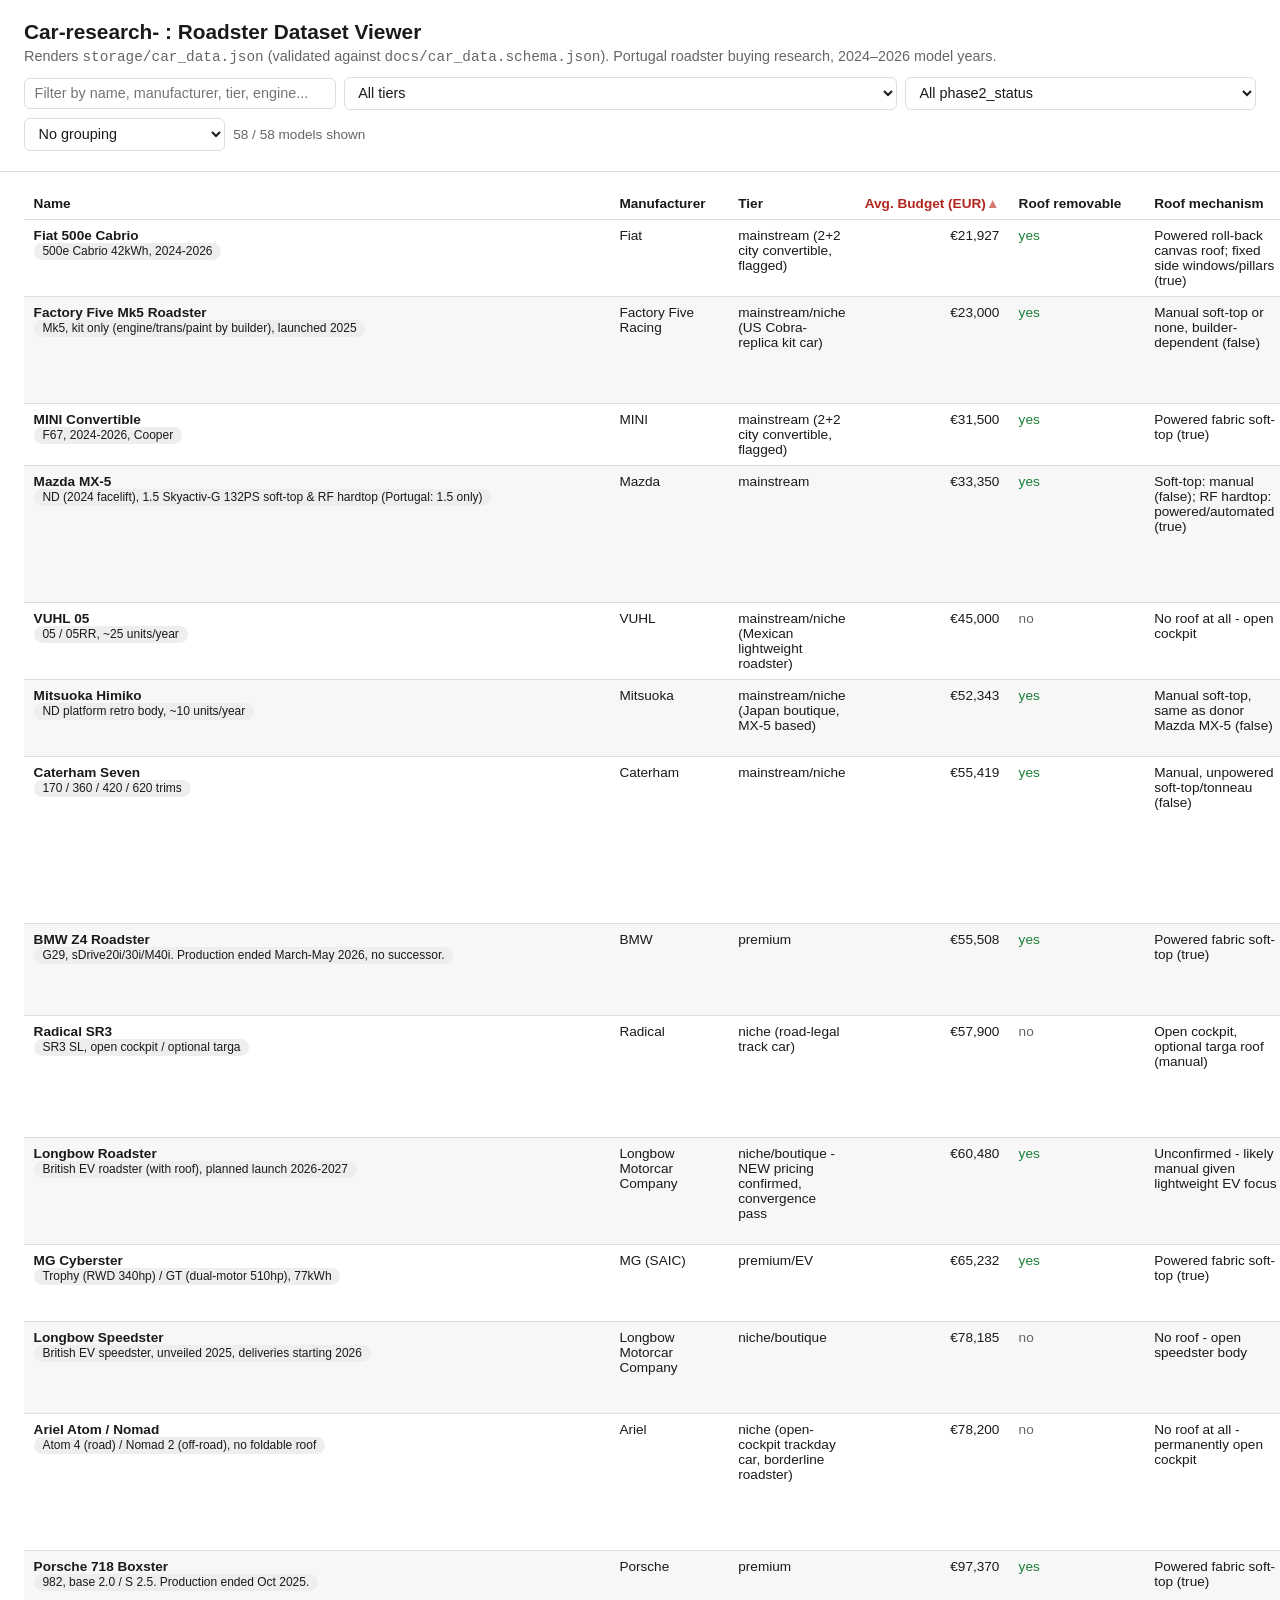
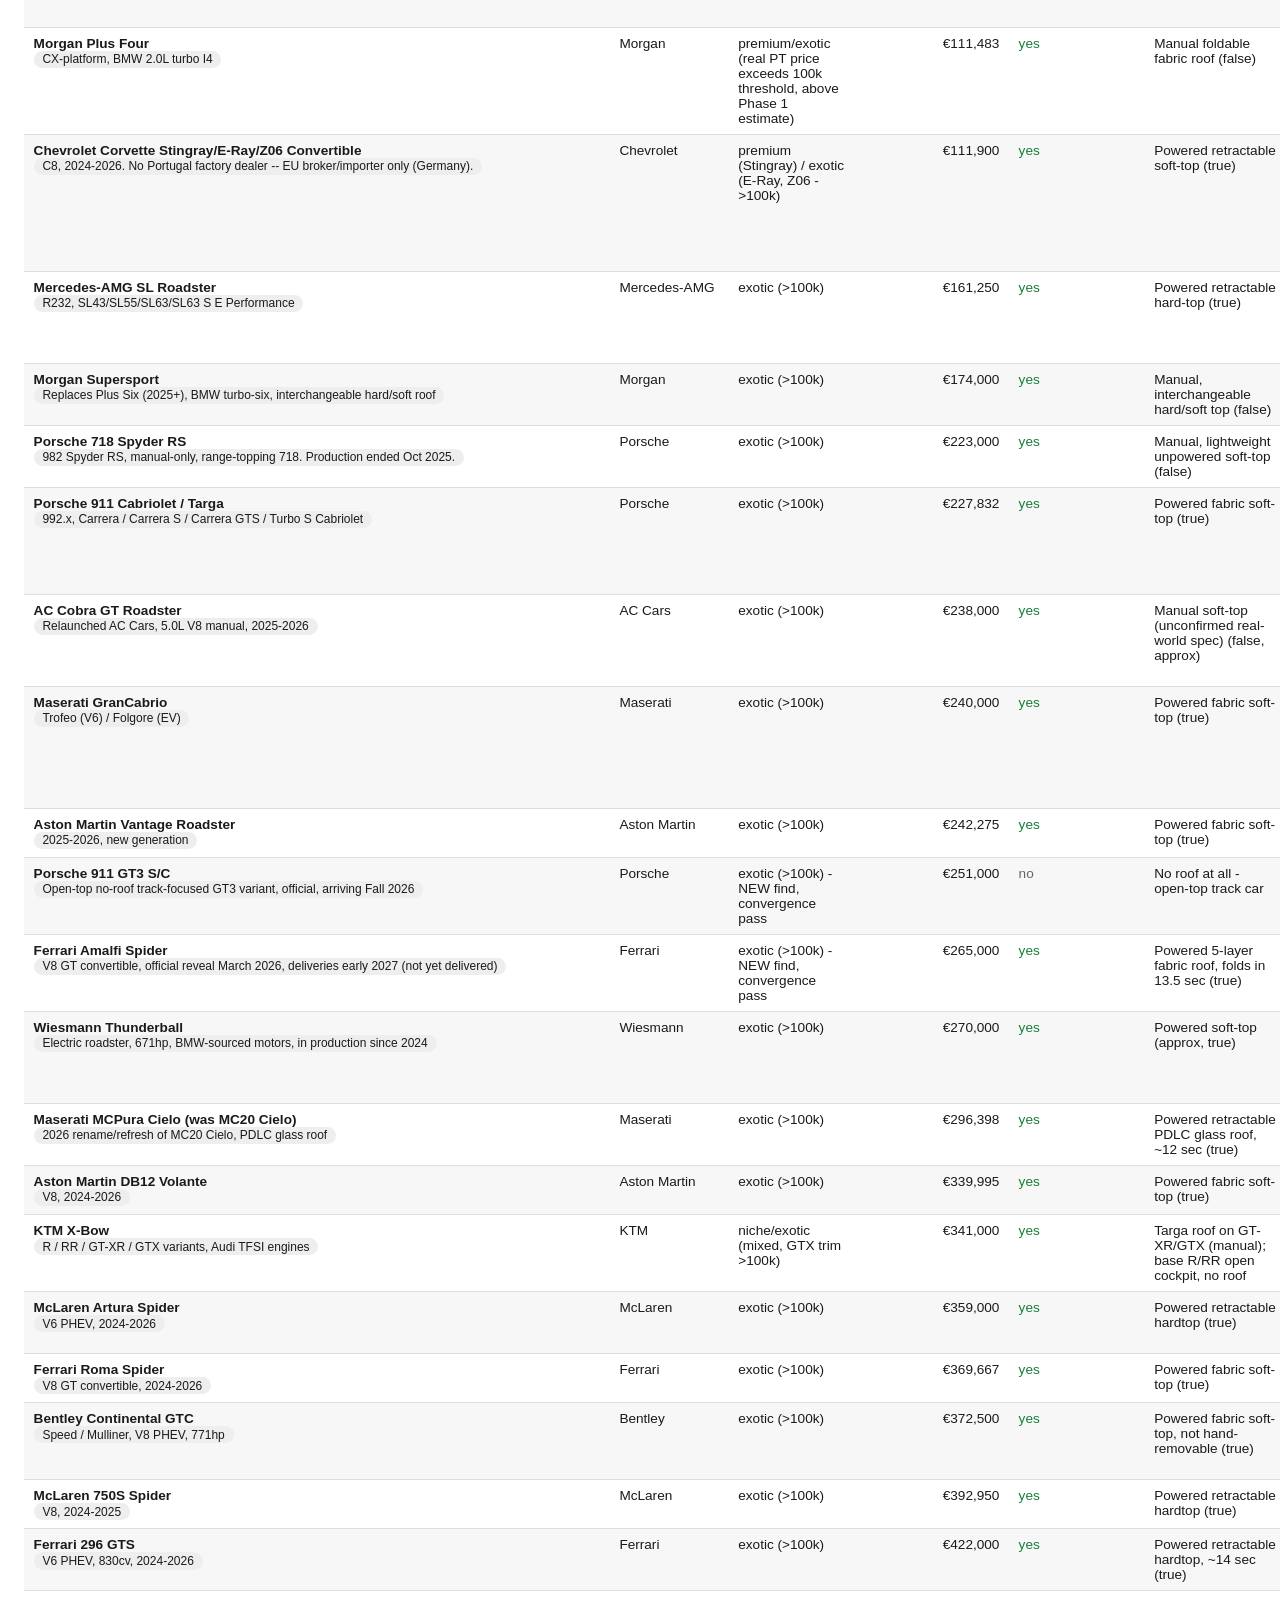
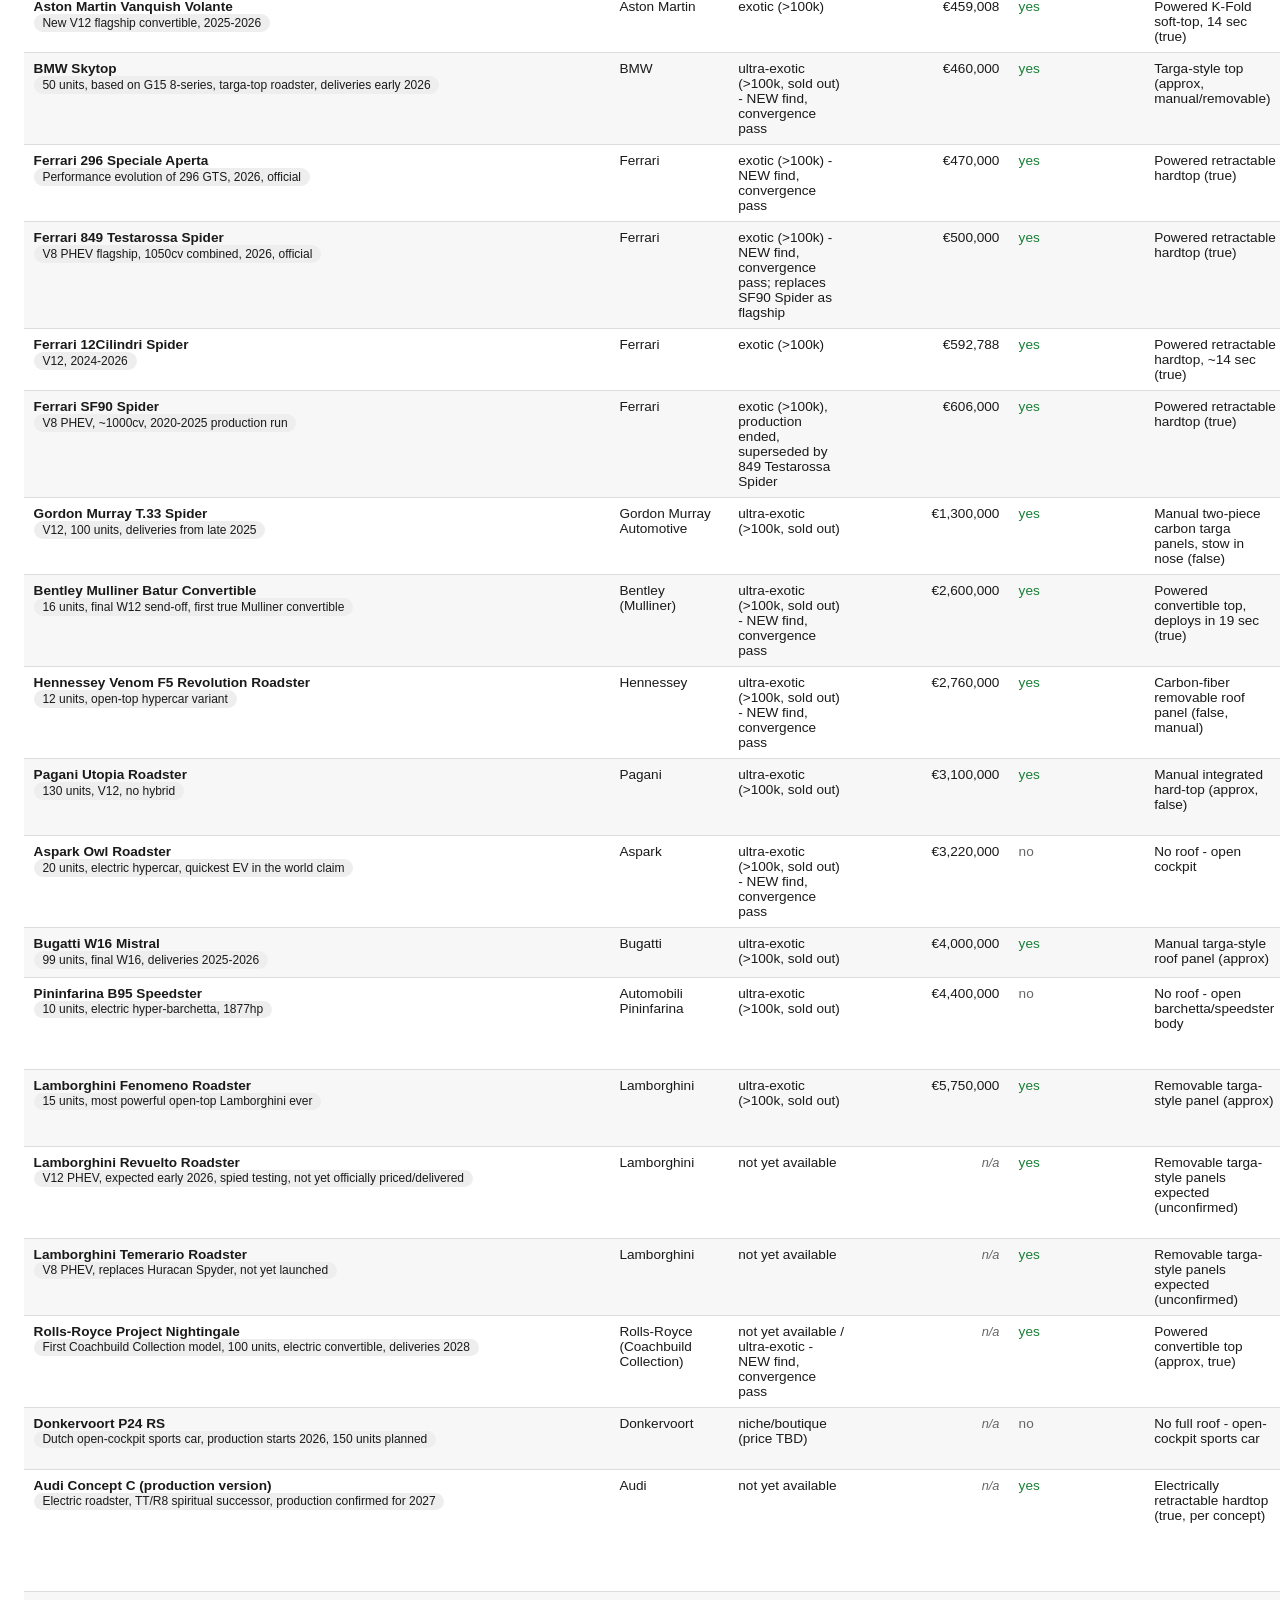
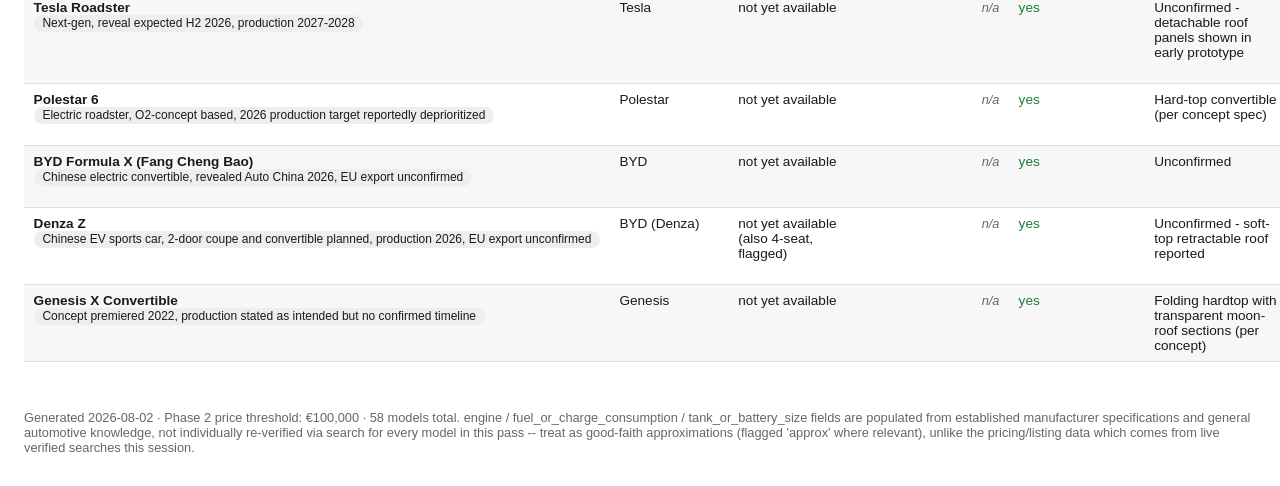
==== docs/index.html @ 71c1777f "Add grouping and sort-direction indicators to the dataset viewer - Group by: tier / manufacturer / p" ====
<!doctype html>
<html lang="en">
<head>
<meta charset="utf-8">
<meta name="viewport" content="width=device-width, initial-scale=1">
<title>Car-research- : Roadster Dataset Viewer</title>
<style>
  :root {
    color-scheme: light dark;
    --bg: #ffffff;
    --fg: #1a1a1a;
    --muted: #666;
    --border: #ddd;
    --row-alt: #f7f7f7;
    --accent: #b3261e;
    --chip-bg: #eee;
    --link: #0b57d0;
  }
  @media (prefers-color-scheme: dark) {
    :root {
      --bg: #15161a;
      --fg: #e8e8e8;
      --muted: #9a9a9a;
      --border: #333;
      --row-alt: #1c1d22;
      --accent: #ff6b60;
      --chip-bg: #2a2b31;
      --link: #8ab4ff;
    }
  }
  * { box-sizing: border-box; }
  body {
    margin: 0;
    font-family: -apple-system, BlinkMacSystemFont, "Segoe UI", Roboto, Helvetica, Arial, sans-serif;
    background: var(--bg);
    color: var(--fg);
  }
  header {
    padding: 1.25rem 1.5rem;
    border-bottom: 1px solid var(--border);
    position: sticky;
    top: 0;
    background: var(--bg);
    z-index: 5;
  }
  h1 { margin: 0 0 0.25rem; font-size: 1.3rem; }
  .subtitle { color: var(--muted); font-size: 0.9rem; margin: 0 0 0.75rem; }
  .controls {
    display: flex;
    flex-wrap: wrap;
    gap: 0.5rem;
    align-items: center;
  }
  input[type="search"], select {
    padding: 0.4rem 0.6rem;
    border: 1px solid var(--border);
    border-radius: 6px;
    background: var(--bg);
    color: var(--fg);
    font-size: 0.9rem;
  }
  input[type="search"] { flex: 1 1 240px; min-width: 180px; }
  .stat { font-size: 0.85rem; color: var(--muted); }
  main { padding: 1rem 1.5rem 2rem; overflow-x: auto; }
  table { border-collapse: collapse; width: 100%; min-width: 1100px; font-size: 0.85rem; }
  caption { display: none; }
  th, td {
    text-align: left;
    padding: 0.5rem 0.6rem;
    border-bottom: 1px solid var(--border);
    vertical-align: top;
  }
  th {
    position: sticky;
    top: 0;
    background: var(--bg);
    cursor: pointer;
    white-space: nowrap;
    user-select: none;
  }
  th:hover { color: var(--accent); }
  tbody tr:nth-child(even) { background: var(--row-alt); }
  .num { text-align: right; white-space: nowrap; }
  .chip {
    display: inline-block;
    background: var(--chip-bg);
    border-radius: 999px;
    padding: 0.1rem 0.55rem;
    font-size: 0.75rem;
    white-space: nowrap;
  }
  .bool-yes { color: #1a7f37; }
  .bool-no { color: var(--muted); }
  details summary { cursor: pointer; color: var(--link); font-size: 0.8rem; }
  .listing { display: block; margin: 0.15rem 0; font-size: 0.8rem; }
  .listing a { color: var(--link); }
  .empty-note { color: var(--muted); font-style: italic; font-size: 0.8rem; }
  footer { padding: 1rem 1.5rem 2rem; color: var(--muted); font-size: 0.8rem; }
  #status { padding: 2rem; color: var(--muted); }
  .sort-indicator { display: inline-block; width: 1em; opacity: 0.6; }
  th.sorted { color: var(--accent); }
  tr.group-header td {
    background: var(--chip-bg);
    font-weight: 600;
    cursor: pointer;
    padding: 0.4rem 0.6rem;
  }
  tr.group-header:hover td { color: var(--accent); }
  .group-caret { display: inline-block; width: 1em; transition: transform 0.1s ease; }
  .group-caret.collapsed { transform: rotate(-90deg); }
  .group-count { color: var(--muted); font-weight: 400; }
  tr.group-row.hidden-row { display: none; }
</style>
</head>
<body>
<header>
  <h1>Car-research- : Roadster Dataset Viewer</h1>
  <p class="subtitle">Renders <code>storage/car_data.json</code> (validated against <code>docs/car_data.schema.json</code>). Portugal roadster buying research, 2024&ndash;2026 model years.</p>
  <div class="controls">
    <input type="search" id="search" placeholder="Filter by name, manufacturer, tier, engine...">
    <select id="tierFilter"><option value="">All tiers</option></select>
    <select id="phase2Filter"><option value="">All phase2_status</option></select>
    <select id="groupBy">
      <option value="">No grouping</option>
      <option value="tier">Group by tier</option>
      <option value="manufacturer">Group by manufacturer</option>
      <option value="phase2_status">Group by phase 2 status</option>
      <option value="roof_removable">Group by roof removable</option>
    </select>
    <span class="stat" id="count"></span>
  </div>
</header>
<main>
  <div id="status">Loading storage/car_data.json&hellip;</div>
  <table id="carTable" hidden>
    <thead>
      <tr>
        <th data-key="name">Name<span class="sort-indicator"></span></th>
        <th data-key="manufacturer">Manufacturer<span class="sort-indicator"></span></th>
        <th data-key="tier">Tier<span class="sort-indicator"></span></th>
        <th data-key="average_budget_eur" class="num">Avg. Budget (EUR)<span class="sort-indicator"></span></th>
        <th data-key="roof_removable">Roof removable<span class="sort-indicator"></span></th>
        <th data-key="roof_automated_process">Roof mechanism<span class="sort-indicator"></span></th>
        <th data-key="engine">Engine<span class="sort-indicator"></span></th>
        <th data-key="fuel_or_charge_consumption">Consumption<span class="sort-indicator"></span></th>
        <th data-key="tank_or_battery_size">Tank / battery<span class="sort-indicator"></span></th>
        <th data-key="doors" class="num">Doors<span class="sort-indicator"></span></th>
        <th data-key="phase2_status">Phase 2 status<span class="sort-indicator"></span></th>
        <th>Selling items</th>
      </tr>
    </thead>
    <tbody id="carRows"></tbody>
  </table>
</main>
<footer id="meta"></footer>

<script>
(function () {
  var state = { cars: [], sortKey: 'average_budget_eur', sortDir: 1, groupBy: '', collapsedGroups: new Set() };

  function fmtBudget(v) {
    if (v === null || v === undefined) return '<span class="empty-note">n/a</span>';
    return '&euro;' + Number(v).toLocaleString('en-US');
  }

  function fmtBool(v) {
    return v
      ? '<span class="bool-yes">yes</span>'
      : '<span class="bool-no">no</span>';
  }

  function esc(s) {
    return String(s == null ? '' : s).replace(/[&<>"']/g, function (c) {
      return { '&': '&amp;', '<': '&lt;', '>': '&gt;', '"': '&quot;', "'": '&#39;' }[c];
    });
  }

  function renderSellingItems(items) {
    if (!items || !items.length) return '<span class="empty-note">none</span>';
    return '<details><summary>' + items.length + ' listing' + (items.length > 1 ? 's' : '') + '</summary>' +
      items.map(function (it) {
        var link = esc(it.link);
        var isUrl = /^https?:\/\//.test(link);
        var linkHtml = isUrl ? '<a href="' + link + '" target="_blank" rel="noopener">source</a>' : esc(it.link);
        return '<span class="listing">' + esc(it.budget) + ' &mdash; ' + esc(it.location) + ' (' + linkHtml + ')</span>';
      }).join('') + '</details>';
  }

  function populateFilters(cars) {
    var tierSel = document.getElementById('tierFilter');
    var phaseSel = document.getElementById('phase2Filter');
    var tiers = Array.from(new Set(cars.map(function (c) { return c.tier; }))).sort();
    var phases = Array.from(new Set(cars.map(function (c) { return c.phase2_status; }))).sort();
    tiers.forEach(function (t) {
      var o = document.createElement('option');
      o.value = t; o.textContent = t;
      tierSel.appendChild(o);
    });
    phases.forEach(function (p) {
      var o = document.createElement('option');
      o.value = p; o.textContent = p;
      phaseSel.appendChild(o);
    });
  }

  function currentFilters() {
    return {
      q: document.getElementById('search').value.trim().toLowerCase(),
      tier: document.getElementById('tierFilter').value,
      phase2: document.getElementById('phase2Filter').value
    };
  }

  // The raw `tier` field mixes a coarse category with free-text research notes
  // (e.g. "exotic (>100k) - NEW find, convergence pass"), so grouping on it
  // verbatim produces ~25 near-duplicate buckets. Bucket to a small canonical
  // set for grouping purposes only; the Tier column itself still shows the
  // full original text.
  function normalizeTier(tier) {
    var t = (tier || '').toLowerCase();
    if (t.indexOf('not yet available') === 0) return 'not yet available';
    if (t.indexOf('ultra-exotic') === 0) return 'ultra-exotic (>100k)';
    if (t.indexOf('niche/exotic') === 0 || t.indexOf('premium/exotic') === 0 || t.indexOf('exotic') === 0) return 'exotic (>100k)';
    if (t.indexOf('premium') === 0) return 'premium';
    if (t.indexOf('niche') === 0 || t.indexOf('mainstream/niche') === 0) return 'niche/boutique';
    if (t.indexOf('mainstream') === 0) return 'mainstream';
    return tier;
  }

  function groupLabel(c, key) {
    if (key === 'roof_removable') return c.roof_removable ? 'Roof removable: yes' : 'Roof removable: no';
    if (key === 'tier') return normalizeTier(c.tier);
    var v = c[key];
    return (v === null || v === undefined || v === '') ? '(unknown)' : String(v);
  }

  function groupRows(rows) {
    var key = state.groupBy;
    if (!key) return [{ label: null, key: null, rows: rows }];
    var order = [];
    var buckets = {};
    rows.forEach(function (c) {
      var label = groupLabel(c, key);
      if (!buckets[label]) { buckets[label] = []; order.push(label); }
      buckets[label].push(c);
    });
    order.sort();
    return order.map(function (label) { return { label: label, key: label, rows: buckets[label] }; });
  }

  function filteredSortedCars() {
    var f = currentFilters();
    var rows = state.cars.filter(function (c) {
      if (f.tier && c.tier !== f.tier) return false;
      if (f.phase2 && c.phase2_status !== f.phase2) return false;
      if (f.q) {
        var hay = [c.name, c.manufacturer, c.tier, c.engine, c.model_variant].join(' ').toLowerCase();
        if (hay.indexOf(f.q) === -1) return false;
      }
      return true;
    });
    var key = state.sortKey, dir = state.sortDir;
    rows.sort(function (a, b) {
      var av = a[key], bv = b[key];
      if (av === null || av === undefined) av = dir === 1 ? Infinity : -Infinity;
      if (bv === null || bv === undefined) bv = dir === 1 ? Infinity : -Infinity;
      if (typeof av === 'string') av = av.toLowerCase();
      if (typeof bv === 'string') bv = bv.toLowerCase();
      if (av < bv) return -1 * dir;
      if (av > bv) return 1 * dir;
      return 0;
    });
    return rows;
  }

  function carRowHtml(c, groupKey) {
    var hidden = groupKey !== null && state.collapsedGroups.has(groupKey);
    return '<tr class="group-row' + (hidden ? ' hidden-row' : '') + '"' +
      (groupKey !== null ? ' data-group="' + esc(groupKey) + '"' : '') + '>' +
      '<td><strong>' + esc(c.name) + '</strong><br><span class="chip">' + esc(c.model_variant) + '</span></td>' +
      '<td>' + esc(c.manufacturer) + '</td>' +
      '<td>' + esc(c.tier) + '</td>' +
      '<td class="num">' + fmtBudget(c.average_budget_eur) + '</td>' +
      '<td>' + fmtBool(c.roof_removable) + '</td>' +
      '<td>' + esc(c.roof_automated_process) + '</td>' +
      '<td>' + esc(c.engine) + '</td>' +
      '<td>' + esc(c.fuel_or_charge_consumption) + '</td>' +
      '<td>' + esc(c.tank_or_battery_size) + '</td>' +
      '<td class="num">' + esc(c.doors) + '</td>' +
      '<td><span class="chip">' + esc(c.phase2_status) + '</span></td>' +
      '<td>' + renderSellingItems(c.selling_items) + '</td>' +
      '</tr>';
  }

  function groupHeaderHtml(group) {
    var collapsed = state.collapsedGroups.has(group.key);
    return '<tr class="group-header" data-toggle-group="' + esc(group.key) + '">' +
      '<td colspan="12">' +
      '<span class="group-caret' + (collapsed ? ' collapsed' : '') + '">&#9662;</span> ' +
      esc(group.label) + ' <span class="group-count">(' + group.rows.length + ')</span>' +
      '</td></tr>';
  }

  function render() {
    var rows = filteredSortedCars();
    var groups = groupRows(rows);
    var tbody = document.getElementById('carRows');
    tbody.innerHTML = groups.map(function (g) {
      var rowsHtml = g.rows.map(function (c) { return carRowHtml(c, g.key); }).join('');
      return g.label === null ? rowsHtml : groupHeaderHtml(g) + rowsHtml;
    }).join('');
    document.getElementById('count').textContent = rows.length + ' / ' + state.cars.length + ' models shown' +
      (state.groupBy ? ' in ' + groups.length + ' group' + (groups.length === 1 ? '' : 's') : '');
    updateSortIndicators();
  }

  function updateSortIndicators() {
    document.querySelectorAll('#carTable th[data-key]').forEach(function (th) {
      var key = th.getAttribute('data-key');
      var indicator = th.querySelector('.sort-indicator');
      var active = key === state.sortKey;
      th.classList.toggle('sorted', active);
      if (indicator) indicator.textContent = active ? (state.sortDir === 1 ? '▲' : '▼') : '';
    });
  }

  function wireSorting() {
    document.querySelectorAll('#carTable th[data-key]').forEach(function (th) {
      th.addEventListener('click', function () {
        var key = th.getAttribute('data-key');
        if (state.sortKey === key) { state.sortDir *= -1; } else { state.sortKey = key; state.sortDir = 1; }
        render();
      });
    });
  }

  function wireGrouping() {
    document.getElementById('groupBy').addEventListener('change', function (e) {
      state.groupBy = e.target.value;
      state.collapsedGroups.clear();
      render();
    });
    document.getElementById('carRows').addEventListener('click', function (e) {
      var headerRow = e.target.closest('tr.group-header');
      if (!headerRow) return;
      var key = headerRow.getAttribute('data-toggle-group');
      if (state.collapsedGroups.has(key)) { state.collapsedGroups.delete(key); } else { state.collapsedGroups.add(key); }
      render();
    });
  }

  function wireFilters() {
    document.getElementById('search').addEventListener('input', render);
    document.getElementById('tierFilter').addEventListener('change', render);
    document.getElementById('phase2Filter').addEventListener('change', render);
  }

  function showError(msg) {
    var el = document.getElementById('status');
    el.hidden = false;
    el.innerHTML = '<strong>Could not load data.</strong> ' + esc(msg) +
      '<br><br>If you opened this file directly (file://), browsers block fetch() of local files. ' +
      'Serve the repo root with a local server instead, e.g.:<br>' +
      '<code>cd Car-research- &amp;&amp; python3 -m http.server 8000</code><br>' +
      'then open <code>http://localhost:8000/docs/</code>.';
  }

  fetch('../storage/car_data.json')
    .then(function (r) {
      if (!r.ok) throw new Error('HTTP ' + r.status);
      return r.json();
    })
    .then(function (data) {
      state.cars = data.cars || [];
      document.getElementById('status').hidden = true;
      document.getElementById('carTable').hidden = false;
      var m = data.metadata || {};
      document.getElementById('meta').textContent =
        'Generated ' + (m.generated || '?') + ' · Phase 2 price threshold: €' +
        (m.phase2_price_threshold_eur || '?').toLocaleString('en-US') +
        ' · ' + state.cars.length + ' models total. ' + (m.specs_disclaimer || '');
      populateFilters(state.cars);
      wireSorting();
      wireGrouping();
      wireFilters();
      render();
    })
    .catch(function (err) { showError(err.message); });
})();
</script>
</body>
</html>
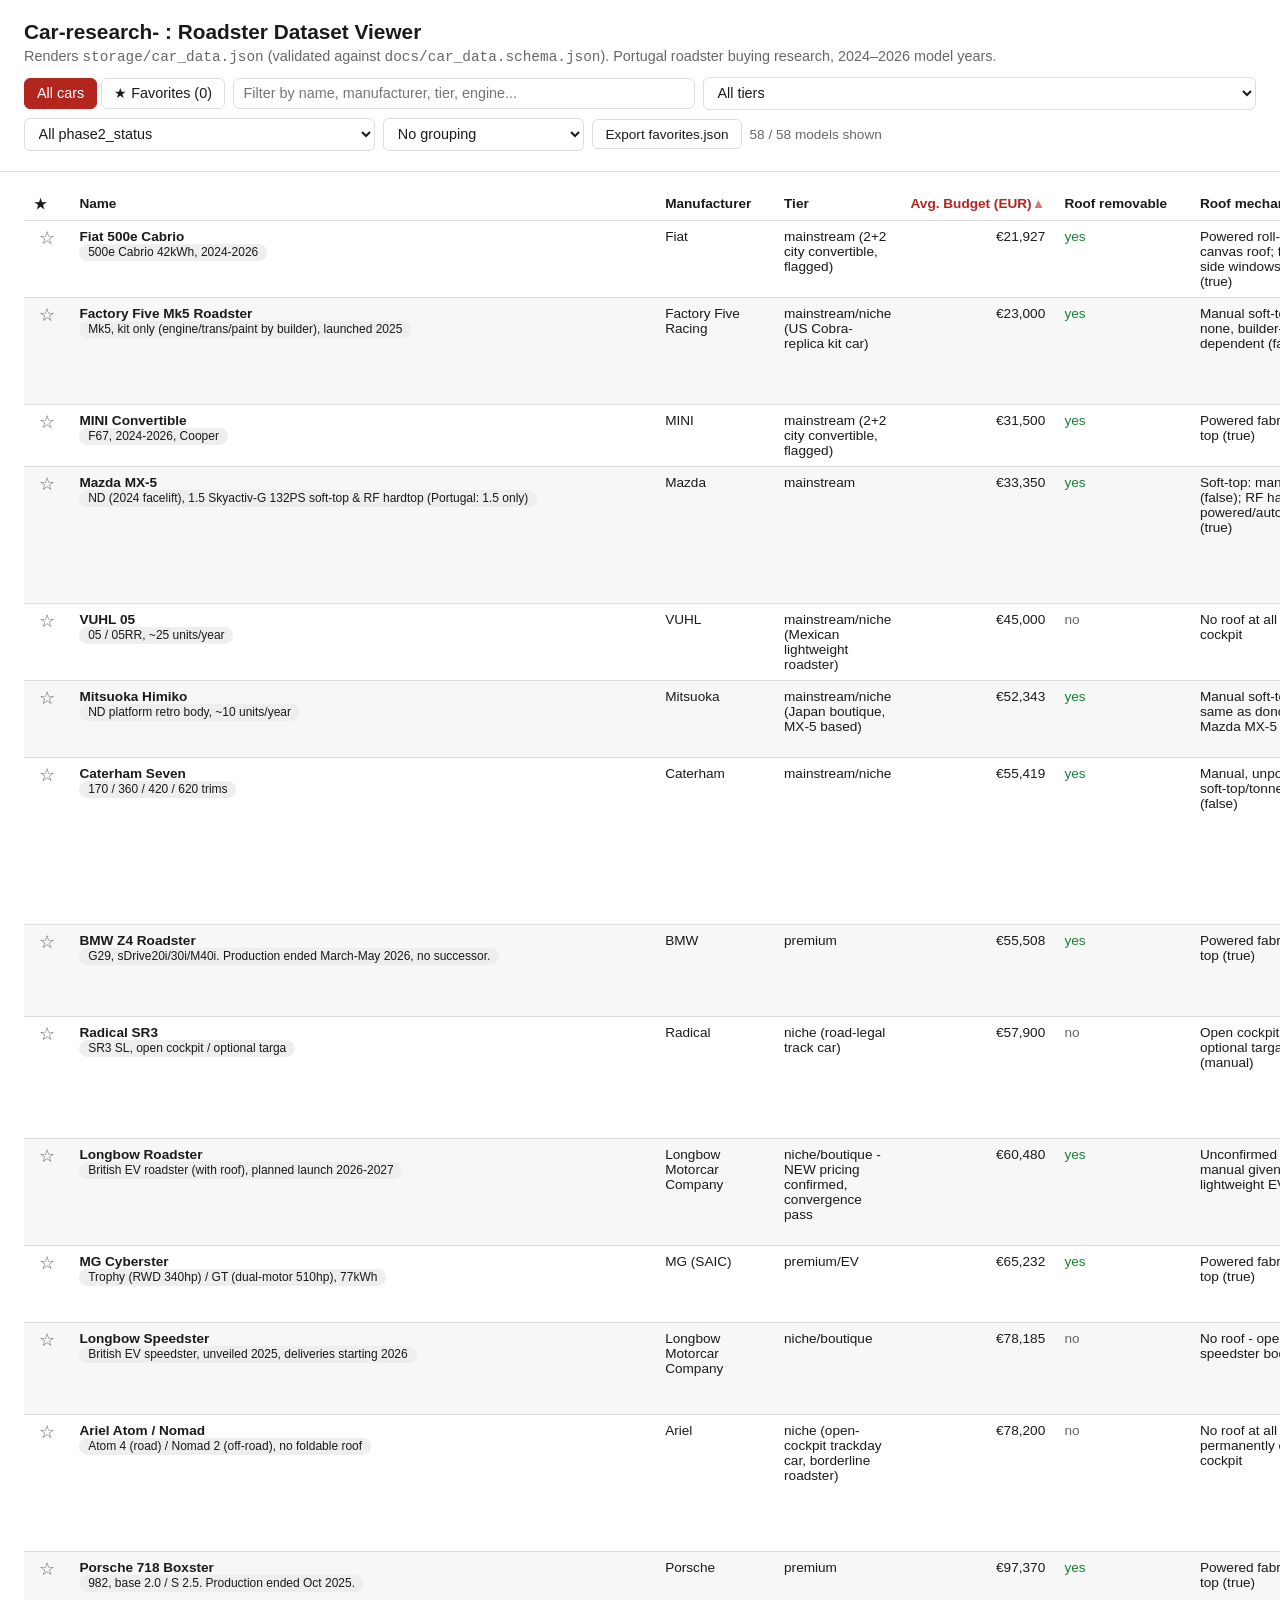
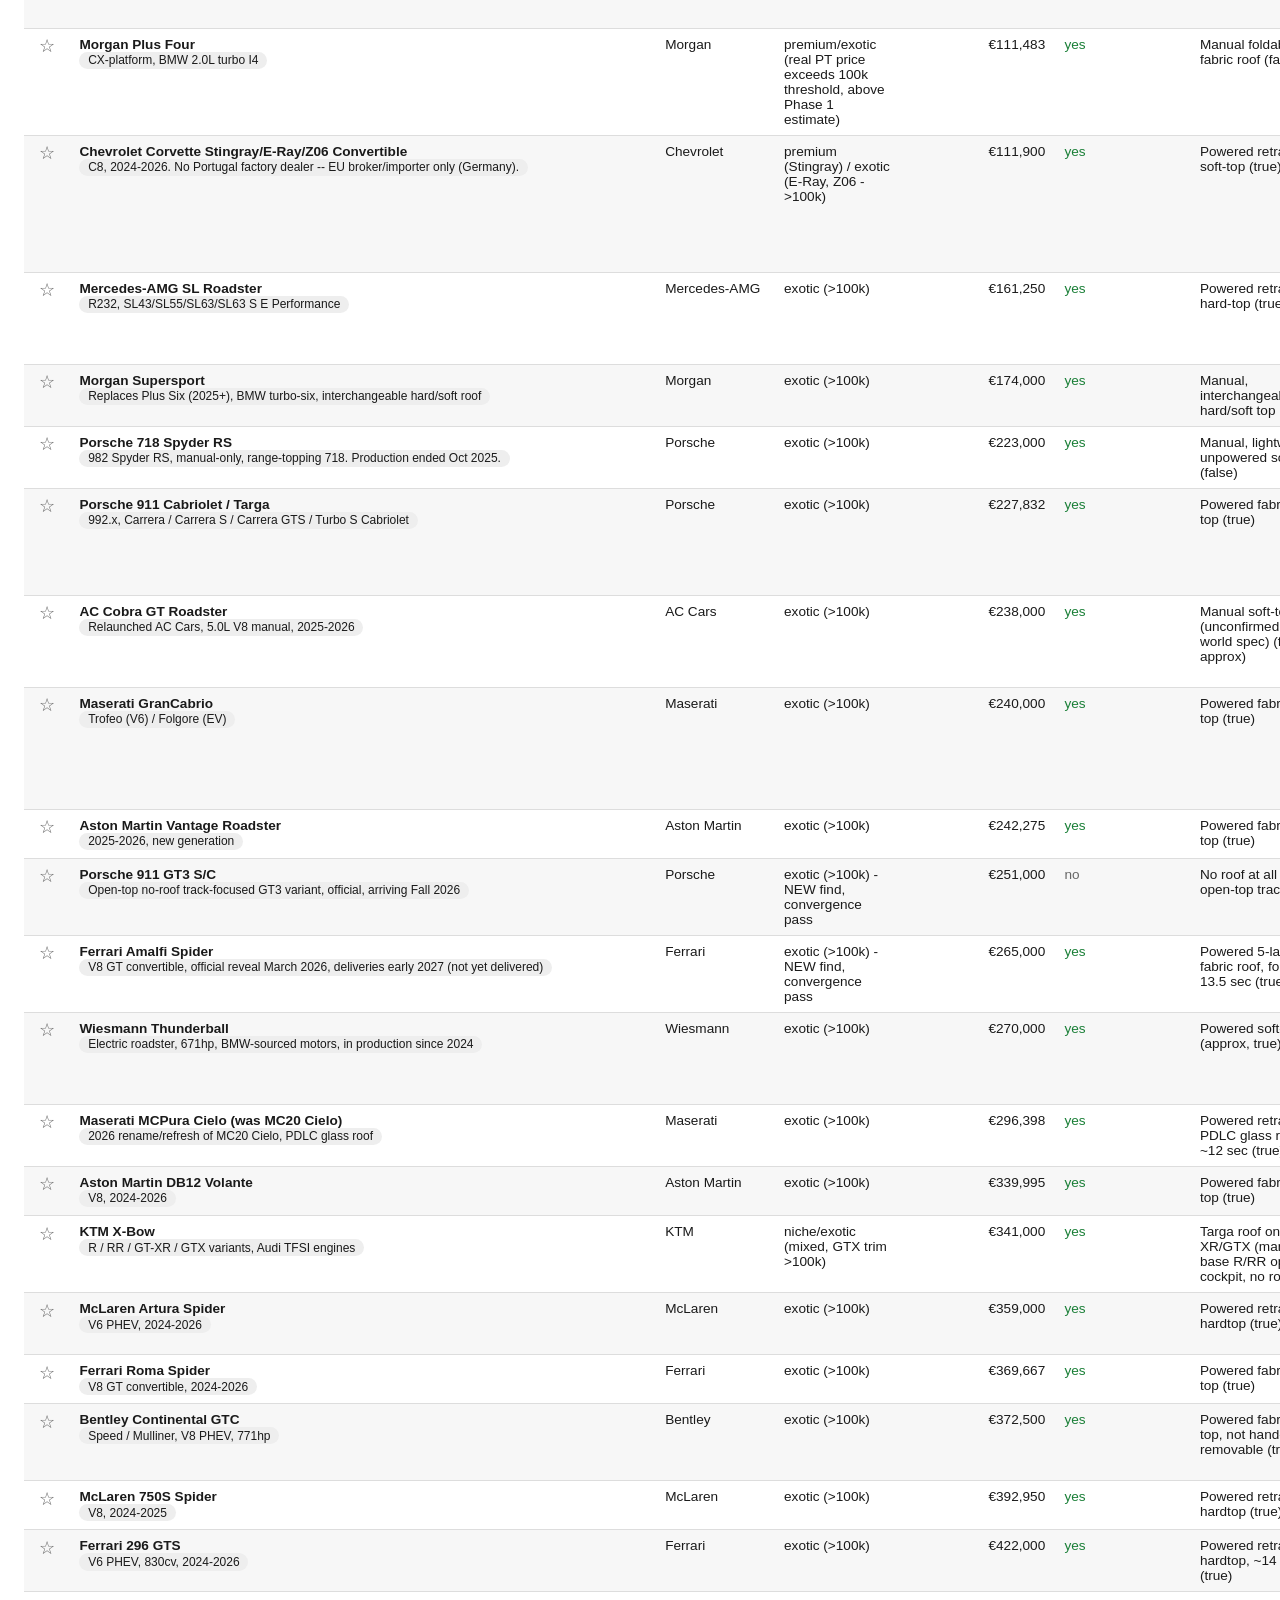
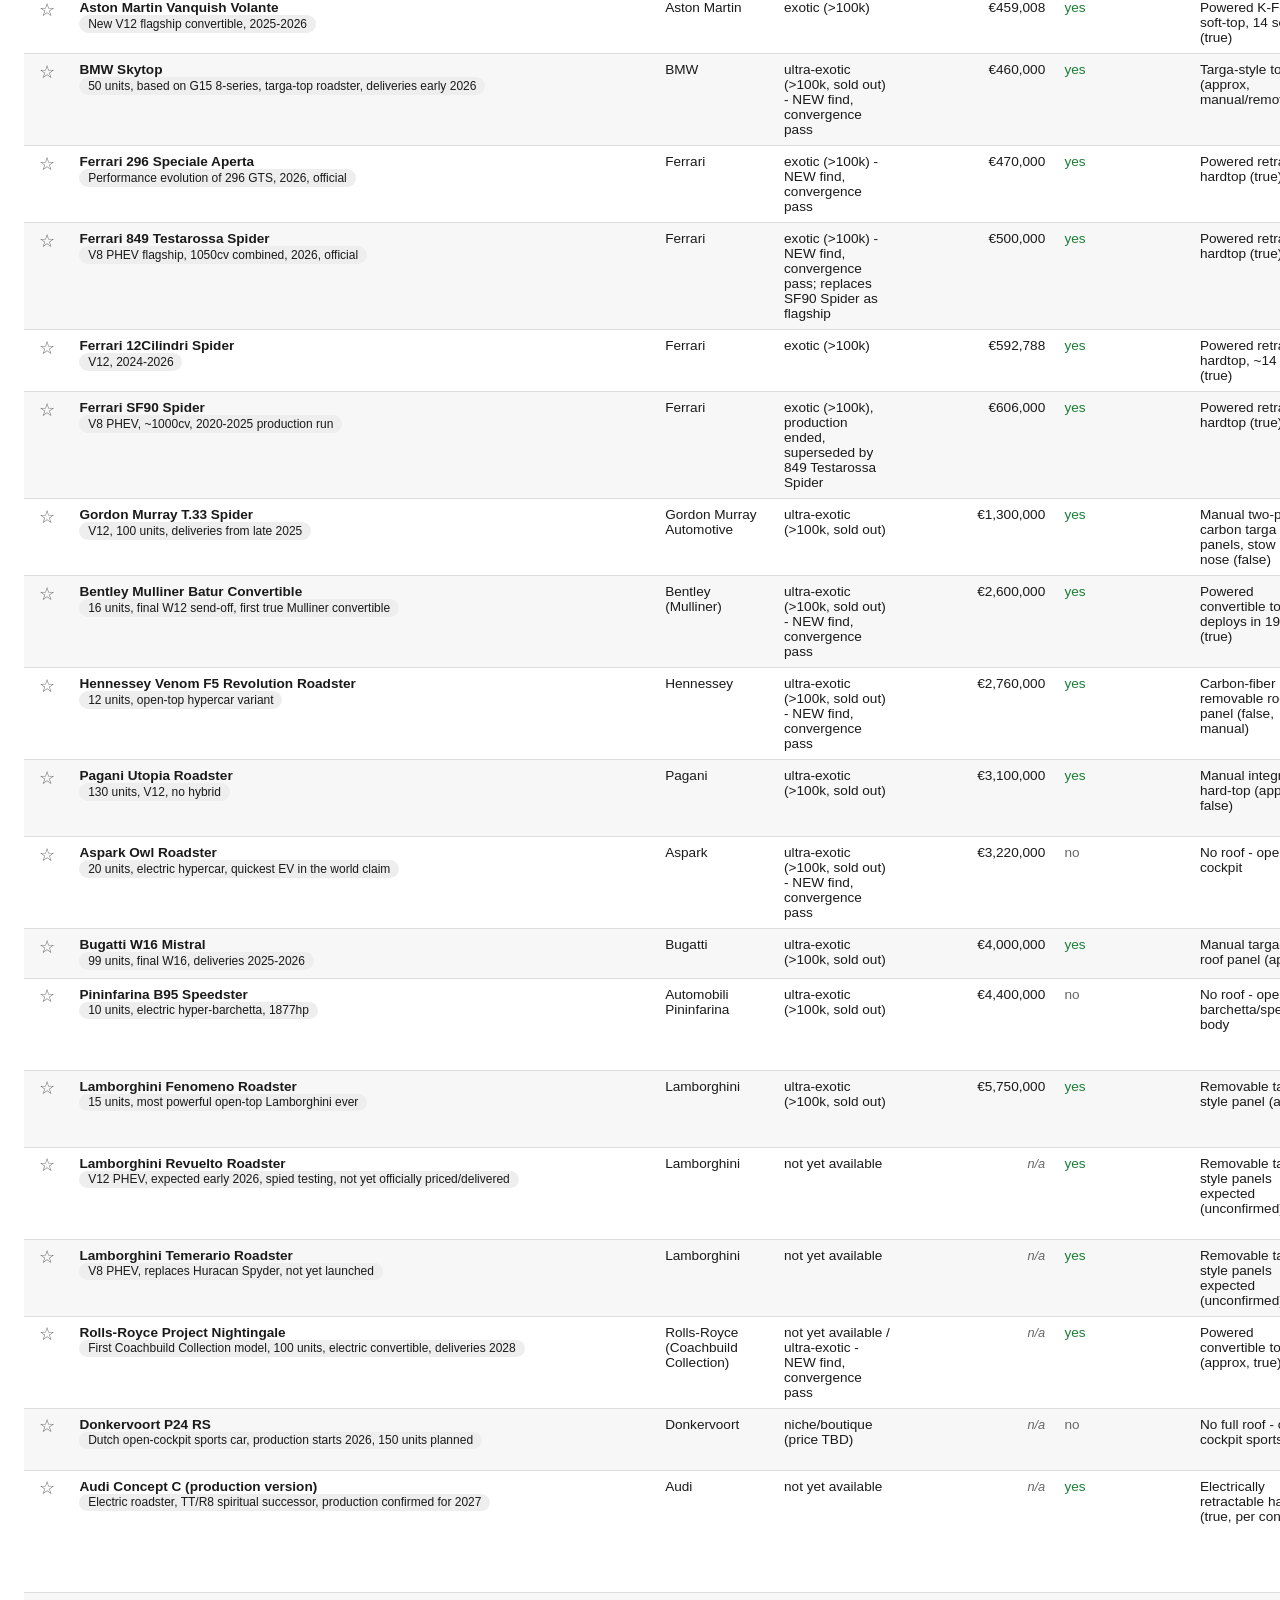
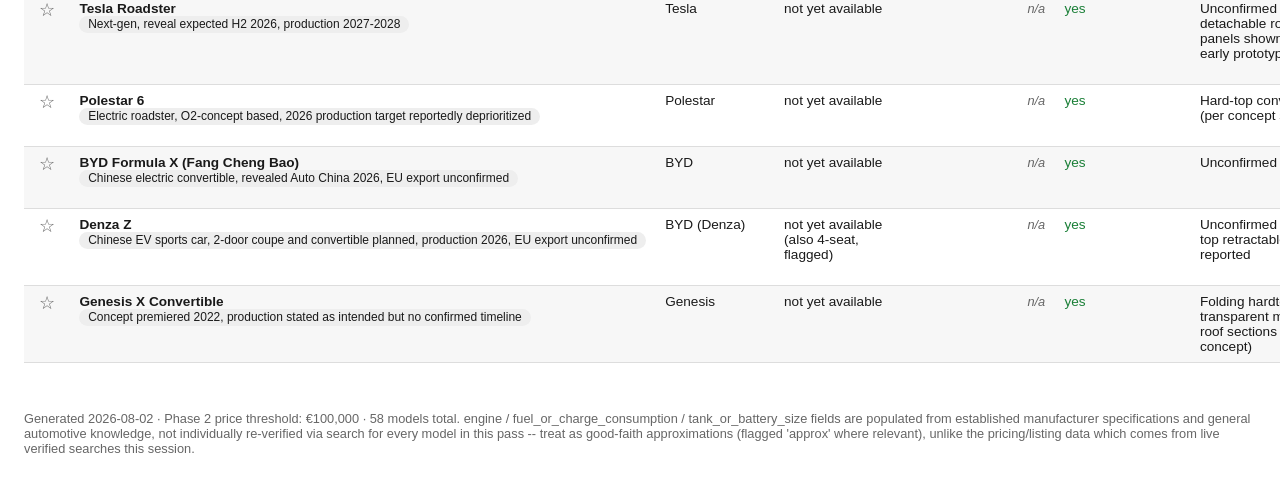
==== commit 4eacf670: "Add favorites: star cars, filter to a Favorites tab, persist via localStorage + exportable JSON Sinc" ====
--- a/docs/index.html
+++ b/docs/index.html
@@ -110,6 +110,39 @@
   .group-caret.collapsed { transform: rotate(-90deg); }
   .group-count { color: var(--muted); font-weight: 400; }
   tr.group-row.hidden-row { display: none; }
+  .fav-col { width: 2.2rem; text-align: center; }
+  .fav-star {
+    cursor: pointer;
+    font-size: 1.1rem;
+    line-height: 1;
+    background: none;
+    border: none;
+    padding: 0.1rem;
+    color: var(--muted);
+  }
+  .fav-star.is-fav { color: #d4a017; }
+  .fav-star:hover { color: var(--accent); }
+  .tabs { display: flex; gap: 0.25rem; }
+  .tab-btn {
+    padding: 0.4rem 0.75rem;
+    border: 1px solid var(--border);
+    border-radius: 6px;
+    background: var(--bg);
+    color: var(--fg);
+    font-size: 0.9rem;
+    cursor: pointer;
+  }
+  .tab-btn.active { background: var(--accent); color: #fff; border-color: var(--accent); }
+  .btn {
+    padding: 0.4rem 0.75rem;
+    border: 1px solid var(--border);
+    border-radius: 6px;
+    background: var(--bg);
+    color: var(--fg);
+    font-size: 0.85rem;
+    cursor: pointer;
+  }
+  .btn:hover { border-color: var(--accent); color: var(--accent); }
 </style>
 </head>
 <body>
@@ -117,6 +150,10 @@
   <h1>Car-research- : Roadster Dataset Viewer</h1>
   <p class="subtitle">Renders <code>storage/car_data.json</code> (validated against <code>docs/car_data.schema.json</code>). Portugal roadster buying research, 2024&ndash;2026 model years.</p>
   <div class="controls">
+    <div class="tabs" role="tablist" aria-label="View">
+      <button type="button" class="tab-btn active" id="tabAll" role="tab" aria-selected="true">All cars</button>
+      <button type="button" class="tab-btn" id="tabFavorites" role="tab" aria-selected="false">&#9733; Favorites (<span id="favCount">0</span>)</button>
+    </div>
     <input type="search" id="search" placeholder="Filter by name, manufacturer, tier, engine...">
     <select id="tierFilter"><option value="">All tiers</option></select>
     <select id="phase2Filter"><option value="">All phase2_status</option></select>
@@ -127,6 +164,7 @@
       <option value="phase2_status">Group by phase 2 status</option>
       <option value="roof_removable">Group by roof removable</option>
     </select>
+    <button type="button" class="btn" id="exportFavorites" title="Download storage/favorites.json with your current selection">Export favorites.json</button>
     <span class="stat" id="count"></span>
   </div>
 </header>
@@ -135,6 +173,7 @@
   <table id="carTable" hidden>
     <thead>
       <tr>
+        <th data-key="favorite" class="fav-col" title="Favorite">&#9733;<span class="sort-indicator"></span></th>
         <th data-key="name">Name<span class="sort-indicator"></span></th>
         <th data-key="manufacturer">Manufacturer<span class="sort-indicator"></span></th>
         <th data-key="tier">Tier<span class="sort-indicator"></span></th>
@@ -156,7 +195,56 @@
 
 <script>
 (function () {
-  var state = { cars: [], sortKey: 'average_budget_eur', sortDir: 1, groupBy: '', collapsedGroups: new Set() };
+  var LS_KEY = 'carResearchFavorites';
+  var state = {
+    cars: [], sortKey: 'average_budget_eur', sortDir: 1, groupBy: '', collapsedGroups: new Set(),
+    favorites: new Set(), view: 'all'
+  };
+
+  function loadFavoritesFromLocalStorage() {
+    try {
+      var raw = window.localStorage.getItem(LS_KEY);
+      if (!raw) return null;
+      var arr = JSON.parse(raw);
+      return Array.isArray(arr) ? arr : null;
+    } catch (e) { return null; }
+  }
+
+  function saveFavoritesToLocalStorage() {
+    try { window.localStorage.setItem(LS_KEY, JSON.stringify(Array.from(state.favorites))); }
+    catch (e) { /* localStorage unavailable (e.g. private mode) -- favorites still work for this page load */ }
+  }
+
+  function toggleFavorite(id) {
+    if (state.favorites.has(id)) { state.favorites.delete(id); } else { state.favorites.add(id); }
+    saveFavoritesToLocalStorage();
+    updateFavCount();
+    render();
+  }
+
+  function updateFavCount() {
+    document.getElementById('favCount').textContent = state.favorites.size;
+  }
+
+  function exportFavorites() {
+    var payload = {
+      metadata: {
+        description: 'User-curated shortlist of favorite roadster models, referencing car ids from storage/car_data.json.',
+        updated: new Date().toISOString().slice(0, 10),
+        note: "Exported from docs/index.html. Commit this file to storage/favorites.json to persist it in the repo."
+      },
+      favorite_ids: Array.from(state.favorites).sort()
+    };
+    var blob = new Blob([JSON.stringify(payload, null, 2) + '\n'], { type: 'application/json' });
+    var url = URL.createObjectURL(blob);
+    var a = document.createElement('a');
+    a.href = url;
+    a.download = 'favorites.json';
+    document.body.appendChild(a);
+    a.click();
+    document.body.removeChild(a);
+    URL.revokeObjectURL(url);
+  }
 
   function fmtBudget(v) {
     if (v === null || v === undefined) return '<span class="empty-note">n/a</span>';
@@ -251,6 +339,7 @@
   function filteredSortedCars() {
     var f = currentFilters();
     var rows = state.cars.filter(function (c) {
+      if (state.view === 'favorites' && !state.favorites.has(c.id)) return false;
       if (f.tier && c.tier !== f.tier) return false;
       if (f.phase2 && c.phase2_status !== f.phase2) return false;
       if (f.q) {
@@ -261,7 +350,13 @@
     });
     var key = state.sortKey, dir = state.sortDir;
     rows.sort(function (a, b) {
-      var av = a[key], bv = b[key];
+      var av, bv;
+      if (key === 'favorite') {
+        av = state.favorites.has(a.id) ? 1 : 0;
+        bv = state.favorites.has(b.id) ? 1 : 0;
+      } else {
+        av = a[key]; bv = b[key];
+      }
       if (av === null || av === undefined) av = dir === 1 ? Infinity : -Infinity;
       if (bv === null || bv === undefined) bv = dir === 1 ? Infinity : -Infinity;
       if (typeof av === 'string') av = av.toLowerCase();
@@ -275,8 +370,12 @@
 
   function carRowHtml(c, groupKey) {
     var hidden = groupKey !== null && state.collapsedGroups.has(groupKey);
+    var isFav = state.favorites.has(c.id);
     return '<tr class="group-row' + (hidden ? ' hidden-row' : '') + '"' +
       (groupKey !== null ? ' data-group="' + esc(groupKey) + '"' : '') + '>' +
+      '<td class="fav-col"><button type="button" class="fav-star' + (isFav ? ' is-fav' : '') + '" data-fav-id="' + esc(c.id) + '" ' +
+      'aria-pressed="' + isFav + '" title="' + (isFav ? 'Remove from favorites' : 'Add to favorites') + '">' +
+      (isFav ? '&#9733;' : '&#9734;') + '</button></td>' +
       '<td><strong>' + esc(c.name) + '</strong><br><span class="chip">' + esc(c.model_variant) + '</span></td>' +
       '<td>' + esc(c.manufacturer) + '</td>' +
       '<td>' + esc(c.tier) + '</td>' +
@@ -295,7 +394,7 @@
   function groupHeaderHtml(group) {
     var collapsed = state.collapsedGroups.has(group.key);
     return '<tr class="group-header" data-toggle-group="' + esc(group.key) + '">' +
-      '<td colspan="12">' +
+      '<td colspan="13">' +
       '<span class="group-caret' + (collapsed ? ' collapsed' : '') + '">&#9662;</span> ' +
       esc(group.label) + ' <span class="group-count">(' + group.rows.length + ')</span>' +
       '</td></tr>';
@@ -309,9 +408,11 @@
       var rowsHtml = g.rows.map(function (c) { return carRowHtml(c, g.key); }).join('');
       return g.label === null ? rowsHtml : groupHeaderHtml(g) + rowsHtml;
     }).join('');
-    document.getElementById('count').textContent = rows.length + ' / ' + state.cars.length + ' models shown' +
+    document.getElementById('count').textContent = rows.length + ' / ' +
+      (state.view === 'favorites' ? state.favorites.size : state.cars.length) + ' models shown' +
       (state.groupBy ? ' in ' + groups.length + ' group' + (groups.length === 1 ? '' : 's') : '');
     updateSortIndicators();
+    updateFavCount();
   }
 
   function updateSortIndicators() {
@@ -347,6 +448,26 @@
       if (state.collapsedGroups.has(key)) { state.collapsedGroups.delete(key); } else { state.collapsedGroups.add(key); }
       render();
     });
+  }
+
+  function setView(view) {
+    state.view = view;
+    document.getElementById('tabAll').classList.toggle('active', view === 'all');
+    document.getElementById('tabAll').setAttribute('aria-selected', String(view === 'all'));
+    document.getElementById('tabFavorites').classList.toggle('active', view === 'favorites');
+    document.getElementById('tabFavorites').setAttribute('aria-selected', String(view === 'favorites'));
+    render();
+  }
+
+  function wireFavorites() {
+    document.getElementById('carRows').addEventListener('click', function (e) {
+      var star = e.target.closest('.fav-star');
+      if (!star) return;
+      toggleFavorite(star.getAttribute('data-fav-id'));
+    });
+    document.getElementById('tabAll').addEventListener('click', function () { setView('all'); });
+    document.getElementById('tabFavorites').addEventListener('click', function () { setView('favorites'); });
+    document.getElementById('exportFavorites').addEventListener('click', exportFavorites);
   }
 
   function wireFilters() {
@@ -365,13 +486,29 @@
       'then open <code>http://localhost:8000/docs/</code>.';
   }
 
-  fetch('../storage/car_data.json')
-    .then(function (r) {
-      if (!r.ok) throw new Error('HTTP ' + r.status);
+  function fetchJson(url) {
+    return fetch(url).then(function (r) {
+      if (!r.ok) throw new Error('HTTP ' + r.status + ' for ' + url);
       return r.json();
-    })
-    .then(function (data) {
+    });
+  }
+
+  Promise.all([
+    fetchJson('../storage/car_data.json'),
+    fetchJson('../storage/favorites.json').catch(function () { return { favorite_ids: [] }; })
+  ])
+    .then(function (results) {
+      var data = results[0];
+      var favData = results[1];
       state.cars = data.cars || [];
+
+      // Seed favorites from the committed storage/favorites.json, then let
+      // localStorage (this browser's live edits) override it if present --
+      // localStorage represents "what you've clicked since your last export".
+      var seeded = Array.isArray(favData.favorite_ids) ? favData.favorite_ids : [];
+      var local = loadFavoritesFromLocalStorage();
+      state.favorites = new Set(local !== null ? local : seeded);
+
       document.getElementById('status').hidden = true;
       document.getElementById('carTable').hidden = false;
       var m = data.metadata || {};
@@ -382,6 +519,7 @@
       populateFilters(state.cars);
       wireSorting();
       wireGrouping();
+      wireFavorites();
       wireFilters();
       render();
     })
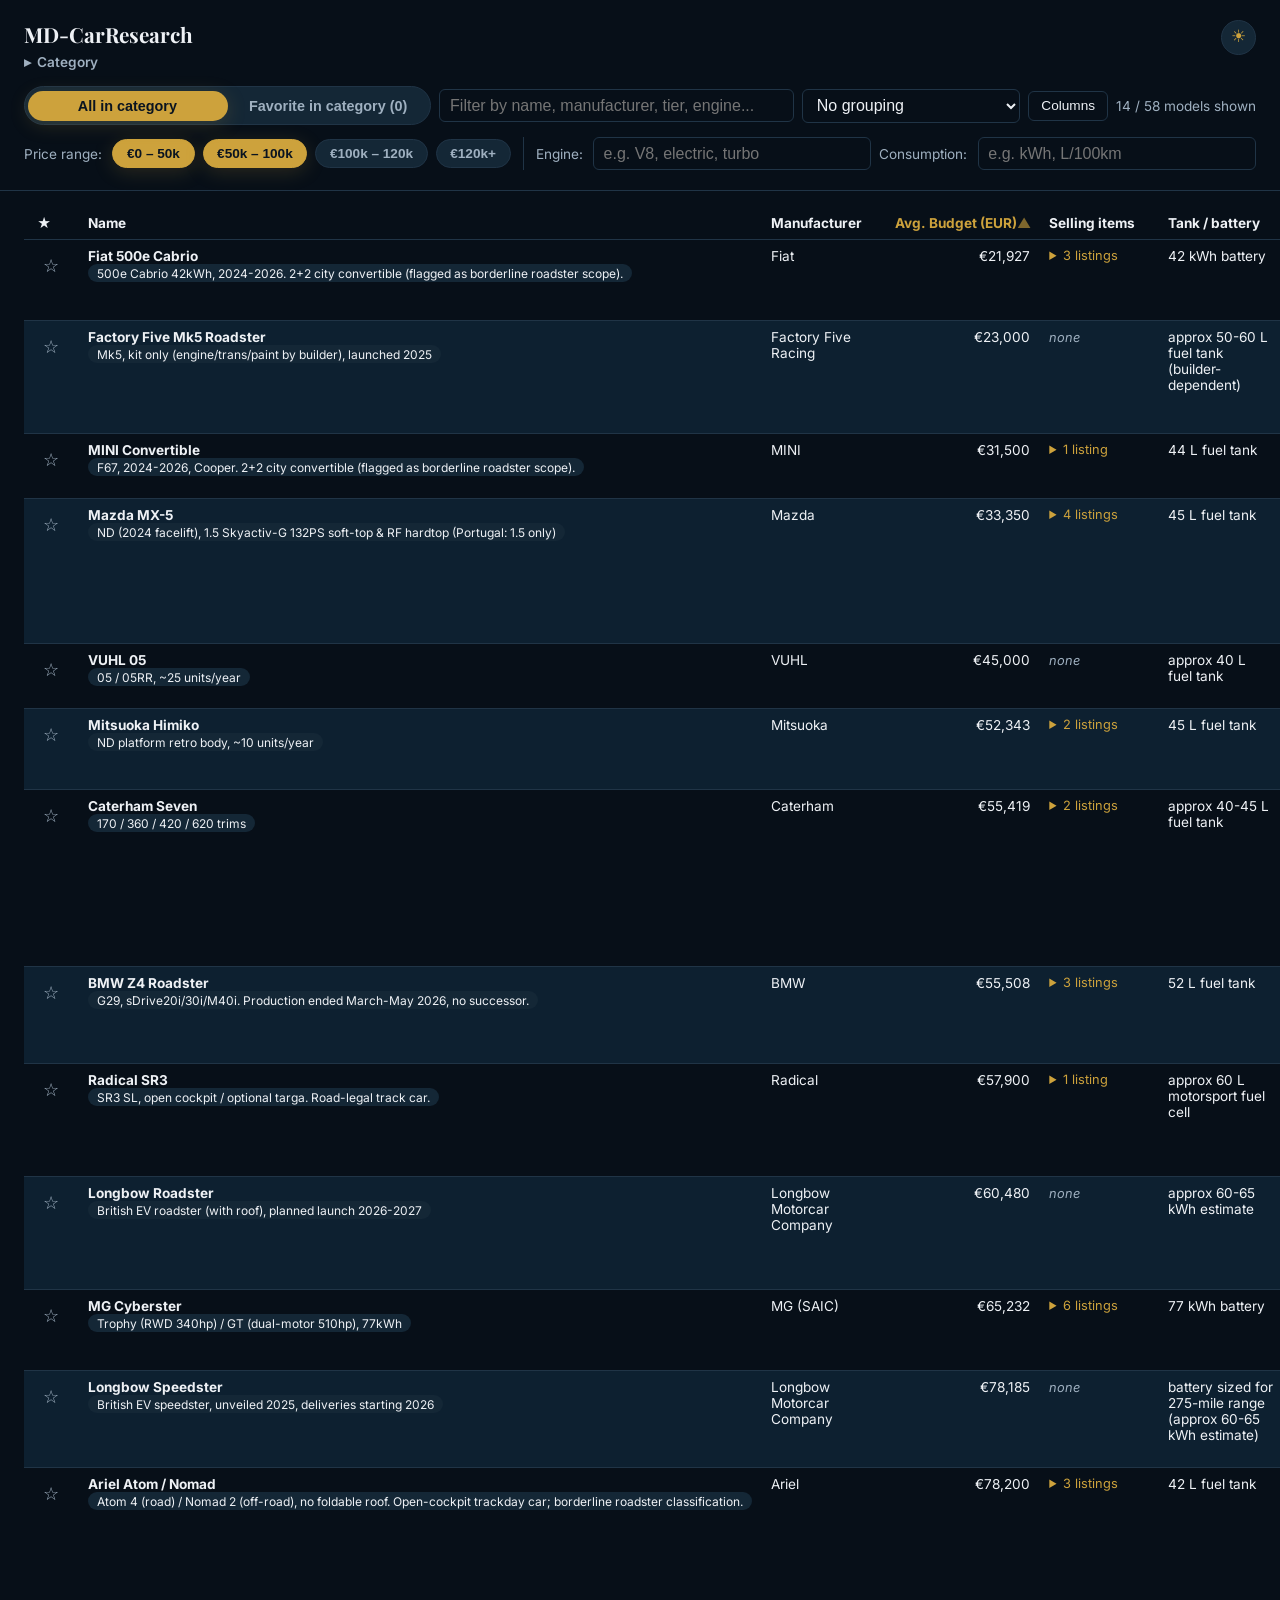
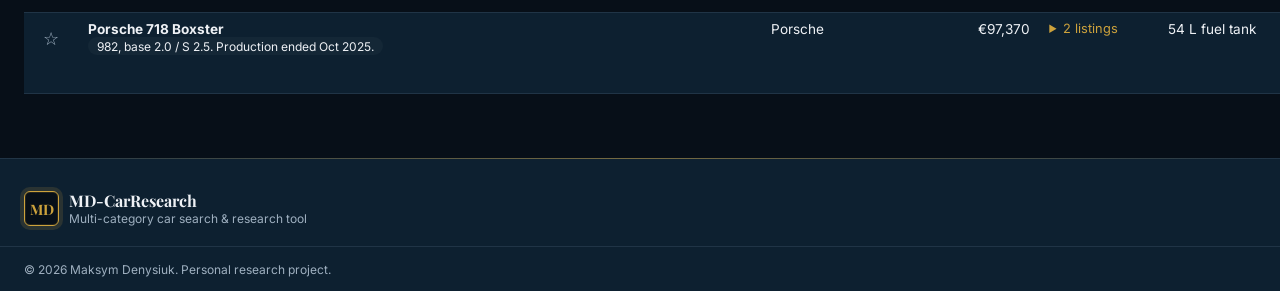
==== commit 74836d4f: "Rebrand viewer, add filters/columns/theme, normalize tiers, add car images - Apply brandbook dark/li" ====
--- a/docs/index.html
+++ b/docs/index.html
@@ -1,40 +1,76 @@
 <!doctype html>
-<html lang="en">
+<html lang="en" data-theme="dark">
 <head>
 <meta charset="utf-8">
 <meta name="viewport" content="width=device-width, initial-scale=1">
-<title>Car-research- : Roadster Dataset Viewer</title>
+<script>
+(function () {
+  try {
+    var t = window.localStorage.getItem('carResearchTheme');
+    document.documentElement.setAttribute('data-theme', (t === 'light' || t === 'dark') ? t : 'dark');
+  } catch (e) { /* localStorage unavailable -- default dark stays */ }
+})();
+</script>
+<title>MD-CarResearch</title>
+<link rel="preconnect" href="https://fonts.googleapis.com">
+<link rel="preconnect" href="https://fonts.gstatic.com" crossorigin>
+<link href="https://fonts.googleapis.com/css2?family=Playfair+Display:wght@600;700;800&family=Inter:wght@400;500;600;700&display=swap" rel="stylesheet">
 <style>
   :root {
-    color-scheme: light dark;
-    --bg: #ffffff;
-    --fg: #1a1a1a;
-    --muted: #666;
-    --border: #ddd;
-    --row-alt: #f7f7f7;
-    --accent: #b3261e;
-    --chip-bg: #eee;
-    --link: #0b57d0;
-  }
-  @media (prefers-color-scheme: dark) {
-    :root {
-      --bg: #15161a;
-      --fg: #e8e8e8;
-      --muted: #9a9a9a;
-      --border: #333;
-      --row-alt: #1c1d22;
-      --accent: #ff6b60;
-      --chip-bg: #2a2b31;
-      --link: #8ab4ff;
-    }
+    color-scheme: light;
+    --bg: #f7f3e8;
+    --bg-elev: #ffffff;
+    --bg-elev-2: #f0ead9;
+    --border: #e3d9bf;
+    --fg: #0a1420;
+    --muted: #5b6472;
+    --accent: #b8860b;
+    --accent-2: #8a6508;
+    --accent-soft: rgba(184,134,11,0.12);
+    --accent-ink: #ffffff;
+    --danger: #e0566a;
+    --chip-bg: var(--bg-elev-2);
+    --row-alt: var(--bg-elev);
+    --link: #b8860b;
+    --radius: 14px;
+    --shadow: 0 16px 40px rgba(0,0,0,0.12), 0 2px 8px rgba(0,0,0,0.08);
+    --shadow-glow: 0 4px 20px rgba(184,134,11,0.18);
+  }
+  :root[data-theme="dark"] {
+    color-scheme: dark;
+    --bg: #070f18;
+    --bg-elev: #0d2030;
+    --bg-elev-2: #142736;
+    --border: #203446;
+    --fg: #eef1f5;
+    --muted: #9fb0c0;
+    --accent: #cda23c;
+    --accent-2: #96691a;
+    --accent-soft: rgba(205,162,60,0.15);
+    --accent-ink: #0a1420;
+    --shadow: 0 16px 40px rgba(0,0,0,0.5), 0 2px 8px rgba(0,0,0,0.3);
+    --shadow-glow: 0 4px 20px rgba(205,162,60,0.18);
+    --link: #cda23c;
   }
   * { box-sizing: border-box; }
   body {
     margin: 0;
-    font-family: -apple-system, BlinkMacSystemFont, "Segoe UI", Roboto, Helvetica, Arial, sans-serif;
+    font-family: 'Inter', -apple-system, BlinkMacSystemFont, "Segoe UI", Roboto, Helvetica, Arial, sans-serif;
     background: var(--bg);
     color: var(--fg);
   }
+  #splash {
+    position: fixed;
+    inset: 0;
+    z-index: 100;
+    display: flex;
+    align-items: center;
+    justify-content: center;
+    background: var(--bg);
+    transition: opacity 0.5s ease;
+  }
+  #splash img { width: min(42vw, 220px); height: auto; }
+  #splash.hidden { opacity: 0; pointer-events: none; }
   header {
     padding: 1.25rem 1.5rem;
     border-bottom: 1px solid var(--border);
@@ -43,8 +79,81 @@
     background: var(--bg);
     z-index: 5;
   }
-  h1 { margin: 0 0 0.25rem; font-size: 1.3rem; }
+  h1 { margin: 0 0 0.25rem; font-size: 1.3rem; font-family: 'Playfair Display', Georgia, "Times New Roman", serif; font-weight: 700; }
   .subtitle { color: var(--muted); font-size: 0.9rem; margin: 0 0 0.75rem; }
+  .header-top {
+    display: flex;
+    align-items: flex-start;
+    justify-content: space-between;
+    gap: 1rem;
+  }
+  .theme-toggle {
+    flex-shrink: 0;
+    width: 2.2rem;
+    height: 2.2rem;
+    border-radius: 999px;
+    border: 1px solid var(--border);
+    background: var(--bg-elev-2);
+    color: var(--accent);
+    font-size: 1.05rem;
+    line-height: 1;
+    display: flex;
+    align-items: center;
+    justify-content: center;
+    cursor: pointer;
+  }
+  .theme-toggle:hover { border-color: var(--accent); }
+  .category-section { margin: 0.4rem 0 1rem; }
+  .category-section summary {
+    cursor: pointer;
+    color: var(--muted);
+    font-size: 0.85rem;
+    font-weight: 600;
+    list-style: none;
+  }
+  .category-section summary::-webkit-details-marker { display: none; }
+  .category-section summary::before { content: '\25b8'; display: inline-block; margin-right: 0.35rem; transition: transform 0.1s ease; }
+  .category-section[open] summary::before { transform: rotate(90deg); }
+  .category-section summary:hover { color: var(--accent); }
+  .category-section[open] { margin-bottom: 1.25rem; }
+  .category-option {
+    display: flex;
+    align-items: center;
+    gap: 0.45rem;
+    font-size: 0.85rem;
+    color: var(--fg);
+    padding: 0.4rem 0 0 1.15rem;
+    cursor: pointer;
+  }
+  .category-option input[type="radio"] { accent-color: var(--accent); }
+  .filters-bar {
+    display: flex;
+    flex-wrap: wrap;
+    align-items: center;
+    gap: 0.5rem;
+    margin-top: 0.75rem;
+  }
+  .filters-label { font-size: 0.85rem; color: var(--muted); margin-right: 0.15rem; }
+  .filters-divider { width: 1px; align-self: stretch; background: var(--border); margin: 0 0.25rem; }
+  .filter-input { width: 160px; }
+  .chip-toggle {
+    padding: 0.35rem 0.85rem;
+    border-radius: 999px;
+    border: 1px solid var(--border);
+    background: var(--bg-elev-2);
+    color: var(--muted);
+    font-size: 0.85rem;
+    font-weight: 600;
+    cursor: pointer;
+    transition: background 0.15s ease, color 0.15s ease, border-color 0.15s ease;
+  }
+  .chip-toggle:hover { border-color: var(--accent); }
+  .chip-toggle.active {
+    background: var(--accent);
+    color: var(--accent-ink);
+    border-color: var(--accent);
+    box-shadow: var(--shadow-glow);
+  }
   .controls {
     display: flex;
     flex-wrap: wrap;
@@ -57,7 +166,7 @@
     border-radius: 6px;
     background: var(--bg);
     color: var(--fg);
-    font-size: 0.9rem;
+    font-size: 16px; /* not 0.9rem -- iOS Safari auto-zooms on focus for inputs under 16px */
   }
   input[type="search"] { flex: 1 1 240px; min-width: 180px; }
   .stat { font-size: 0.85rem; color: var(--muted); }
@@ -89,13 +198,59 @@
     font-size: 0.75rem;
     white-space: nowrap;
   }
-  .bool-yes { color: #1a7f37; }
-  .bool-no { color: var(--muted); }
+  .bool-yes { color: var(--accent); font-weight: 600; }
+  .bool-no { color: inherit; }
   details summary { cursor: pointer; color: var(--link); font-size: 0.8rem; }
   .listing { display: block; margin: 0.15rem 0; font-size: 0.8rem; }
   .listing a { color: var(--link); }
   .empty-note { color: var(--muted); font-style: italic; font-size: 0.8rem; }
-  footer { padding: 1rem 1.5rem 2rem; color: var(--muted); font-size: 0.8rem; }
+  .site-footer {
+    border-top: 1px solid var(--border);
+    background: var(--bg-elev);
+    margin-top: 2rem;
+    position: relative;
+  }
+  .site-footer::before {
+    content: '';
+    position: absolute;
+    top: -1px; left: 0; right: 0; height: 1px;
+    background: linear-gradient(90deg, transparent, var(--accent), transparent);
+    opacity: 0.5;
+  }
+  .footer-inner {
+    display: flex;
+    flex-wrap: wrap;
+    justify-content: space-between;
+    align-items: flex-start;
+    gap: 1.5rem;
+    padding: 2rem 1.5rem 1.25rem;
+  }
+  .footer-brand { display: flex; align-items: center; gap: 0.6rem; flex-shrink: 0; }
+  .brand-mark {
+    width: 2.2rem;
+    height: 2.2rem;
+    border-radius: 6px;
+    background: var(--bg);
+    border: 1px solid var(--accent);
+    box-shadow: inset 0 0 0 1px var(--accent-soft), 0 0 0 4px var(--accent-soft);
+    display: flex;
+    align-items: center;
+    justify-content: center;
+    color: var(--accent);
+    font-family: 'Playfair Display', Georgia, "Times New Roman", serif;
+    font-weight: 700;
+    font-size: 0.9rem;
+  }
+  .brand-name { display: flex; flex-direction: column; line-height: 1.25; }
+  .brand-name strong { font-family: 'Playfair Display', Georgia, "Times New Roman", serif; font-size: 1rem; }
+  .footer-tagline { font-size: 0.75rem; color: var(--muted); }
+  .footer-meta { flex: 1 1 320px; max-width: 640px; font-size: 0.8rem; color: var(--muted); margin: 0; }
+  .footer-bottom {
+    border-top: 1px solid var(--border);
+    padding: 0.9rem 1.5rem;
+    font-size: 0.75rem;
+    color: var(--muted);
+  }
   #status { padding: 2rem; color: var(--muted); }
   .sort-indicator { display: inline-block; width: 1em; opacity: 0.6; }
   th.sorted { color: var(--accent); }
@@ -110,29 +265,62 @@
   .group-caret.collapsed { transform: rotate(-90deg); }
   .group-count { color: var(--muted); font-weight: 400; }
   tr.group-row.hidden-row { display: none; }
-  .fav-col { width: 2.2rem; text-align: center; }
+  .fav-col { width: 2.6rem; text-align: center; }
   .fav-star {
     cursor: pointer;
     font-size: 1.1rem;
     line-height: 1;
     background: none;
     border: none;
-    padding: 0.1rem;
+    padding: 0.6rem;
+    min-width: 2.2rem;
+    min-height: 2.2rem;
+    display: inline-flex;
+    align-items: center;
+    justify-content: center;
     color: var(--muted);
   }
-  .fav-star.is-fav { color: #d4a017; }
+  .fav-star.is-fav { color: var(--accent); }
   .fav-star:hover { color: var(--accent); }
-  .tabs { display: flex; gap: 0.25rem; }
-  .tab-btn {
-    padding: 0.4rem 0.75rem;
+  .view-toggle {
+    position: relative;
+    display: inline-grid;
+    grid-template-columns: 1fr 1fr;
+    background: var(--bg-elev-2);
     border: 1px solid var(--border);
-    border-radius: 6px;
-    background: var(--bg);
-    color: var(--fg);
+    border-radius: 999px;
+    padding: 0.2rem;
+    gap: 0.15rem;
+  }
+  .view-toggle .toggle-thumb {
+    position: absolute;
+    top: 0.2rem;
+    bottom: 0.2rem;
+    left: 0.2rem;
+    width: calc(50% - 0.2rem);
+    background: var(--accent);
+    border-radius: 999px;
+    box-shadow: var(--shadow-glow);
+    transition: transform 0.2s ease;
+  }
+  .view-toggle.is-favorites .toggle-thumb { transform: translateX(100%); }
+  .toggle-btn {
+    position: relative;
+    z-index: 1;
+    width: 100%;
+    padding: 0.45rem 1.25rem;
+    border: none;
+    border-radius: 999px;
+    background: transparent;
+    color: var(--muted);
     font-size: 0.9rem;
+    font-weight: 600;
+    white-space: nowrap;
+    text-align: center;
     cursor: pointer;
-  }
-  .tab-btn.active { background: var(--accent); color: #fff; border-color: var(--accent); }
+    transition: color 0.2s ease;
+  }
+  .toggle-btn.active { color: var(--accent-ink); }
   .btn {
     padding: 0.4rem 0.75rem;
     border: 1px solid var(--border);
@@ -143,20 +331,68 @@
     cursor: pointer;
   }
   .btn:hover { border-color: var(--accent); color: var(--accent); }
+  .col-picker { position: relative; }
+  .col-picker-panel {
+    position: absolute;
+    top: calc(100% + 0.4rem);
+    left: 0;
+    z-index: 10;
+    background: var(--bg-elev);
+    border: 1px solid var(--border);
+    border-radius: var(--radius);
+    box-shadow: var(--shadow);
+    padding: 0.6rem 0.75rem;
+    min-width: 220px;
+    display: none;
+  }
+  .col-picker-panel.open { display: block; }
+  .col-picker-panel label {
+    display: flex;
+    align-items: center;
+    gap: 0.5rem;
+    font-size: 0.85rem;
+    padding: 0.25rem 0;
+    cursor: pointer;
+  }
+  .col-picker-panel input[type="checkbox"] { accent-color: var(--accent); }
+
+  @media (max-width: 640px) {
+    header { padding: 1rem; }
+    main { padding: 1rem 1rem 2rem; }
+    .footer-inner { padding: 1.5rem 1rem 1rem; }
+    .footer-bottom { padding: 0.9rem 1rem; }
+    .view-toggle { width: 100%; }
+    .toggle-btn { padding: 0.45rem 0.5rem; font-size: 0.82rem; }
+    input[type="search"] { min-width: 0; flex-basis: 100%; }
+    .filter-input { width: 100%; }
+    .col-picker-panel { left: auto; right: 0; }
+    .theme-toggle { width: 2.75rem; height: 2.75rem; }
+    .chip-toggle { padding: 0.55rem 0.9rem; }
+    .toggle-btn { padding: 0.65rem 0.5rem; }
+    .fav-col { width: 3rem; }
+  }
 </style>
 </head>
 <body>
+<div id="splash"><img src="assets/logo.png" alt="Maksym Denysiuk logo"></div>
 <header>
-  <h1>Car-research- : Roadster Dataset Viewer</h1>
-  <p class="subtitle">Renders <code>storage/car_data.json</code> (validated against <code>docs/car_data.schema.json</code>). Portugal roadster buying research, 2024&ndash;2026 model years.</p>
+  <div class="header-top">
+    <div>
+      <h1>MD-CarResearch</h1>
+      <details class="category-section" id="categorySection">
+        <summary>Category</summary>
+        <label class="category-option"><input type="radio" name="category" id="catRoadsters" data-category="roadsters" checked> Roadsters</label>
+      </details>
+    </div>
+    <button type="button" class="theme-toggle" id="themeToggle" title="Switch to light theme" aria-label="Switch to light theme">&#9728;</button>
+  </div>
   <div class="controls">
-    <div class="tabs" role="tablist" aria-label="View">
-      <button type="button" class="tab-btn active" id="tabAll" role="tab" aria-selected="true">All cars</button>
-      <button type="button" class="tab-btn" id="tabFavorites" role="tab" aria-selected="false">&#9733; Favorites (<span id="favCount">0</span>)</button>
+    <div class="view-toggle" id="viewToggle" role="tablist" aria-label="View">
+      <span class="toggle-thumb" aria-hidden="true"></span>
+      <button type="button" class="toggle-btn active" id="tabAll" role="tab" aria-selected="true">All in category</button>
+      <button type="button" class="toggle-btn" id="tabFavorites" role="tab" aria-selected="false">Favorite in category (<span id="favCount">0</span>)</button>
     </div>
     <input type="search" id="search" placeholder="Filter by name, manufacturer, tier, engine...">
-    <select id="tierFilter"><option value="">All tiers</option></select>
-    <select id="phase2Filter"><option value="">All phase2_status</option></select>
     <select id="groupBy">
       <option value="">No grouping</option>
       <option value="tier">Group by tier</option>
@@ -164,42 +400,127 @@
       <option value="phase2_status">Group by phase 2 status</option>
       <option value="roof_removable">Group by roof removable</option>
     </select>
-    <button type="button" class="btn" id="exportFavorites" title="Download storage/favorites.json with your current selection">Export favorites.json</button>
+    <div class="col-picker">
+      <button type="button" class="btn" id="colPickerBtn" aria-haspopup="true" aria-expanded="false">Columns</button>
+      <div class="col-picker-panel" id="colPickerPanel"></div>
+    </div>
     <span class="stat" id="count"></span>
+  </div>
+  <div class="filters-bar" id="filtersBar">
+    <span class="filters-label">Price range:</span>
+    <button type="button" class="chip-toggle active" data-range="0-50">&euro;0 &ndash; 50k</button>
+    <button type="button" class="chip-toggle active" data-range="50-100">&euro;50k &ndash; 100k</button>
+    <button type="button" class="chip-toggle" data-range="100-120">&euro;100k &ndash; 120k</button>
+    <button type="button" class="chip-toggle" data-range="120+">&euro;120k+</button>
+    <span class="filters-divider" aria-hidden="true"></span>
+    <span class="filters-label">Engine:</span>
+    <input type="search" id="engineFilter" class="filter-input" placeholder="e.g. V8, electric, turbo">
+    <span class="filters-label">Consumption:</span>
+    <input type="search" id="consumptionFilter" class="filter-input" placeholder="e.g. kWh, L/100km">
   </div>
 </header>
 <main>
   <div id="status">Loading storage/car_data.json&hellip;</div>
   <table id="carTable" hidden>
-    <thead>
-      <tr>
-        <th data-key="favorite" class="fav-col" title="Favorite">&#9733;<span class="sort-indicator"></span></th>
-        <th data-key="name">Name<span class="sort-indicator"></span></th>
-        <th data-key="manufacturer">Manufacturer<span class="sort-indicator"></span></th>
-        <th data-key="tier">Tier<span class="sort-indicator"></span></th>
-        <th data-key="average_budget_eur" class="num">Avg. Budget (EUR)<span class="sort-indicator"></span></th>
-        <th data-key="roof_removable">Roof removable<span class="sort-indicator"></span></th>
-        <th data-key="roof_automated_process">Roof mechanism<span class="sort-indicator"></span></th>
-        <th data-key="engine">Engine<span class="sort-indicator"></span></th>
-        <th data-key="fuel_or_charge_consumption">Consumption<span class="sort-indicator"></span></th>
-        <th data-key="tank_or_battery_size">Tank / battery<span class="sort-indicator"></span></th>
-        <th data-key="doors" class="num">Doors<span class="sort-indicator"></span></th>
-        <th data-key="phase2_status">Phase 2 status<span class="sort-indicator"></span></th>
-        <th>Selling items</th>
-      </tr>
-    </thead>
+    <thead id="tableHead"></thead>
     <tbody id="carRows"></tbody>
   </table>
 </main>
-<footer id="meta"></footer>
+<footer class="site-footer">
+  <div class="footer-inner">
+    <div class="footer-brand">
+      <div class="brand-mark">MD</div>
+      <div class="brand-name">
+        <strong>MD-CarResearch</strong>
+        <span class="footer-tagline">Multi-category car search &amp; research tool</span>
+      </div>
+    </div>
+  </div>
+  <div class="footer-bottom">
+    <span>&copy; 2026 Maksym Denysiuk. Personal research project.</span>
+  </div>
+</footer>
 
 <script>
 (function () {
   var LS_KEY = 'carResearchFavorites';
+  var COLS_LS_KEY = 'carResearchColumns';
+  var PRICE_LS_KEY = 'carResearchPriceRanges';
+  var THEME_LS_KEY = 'carResearchTheme';
+
+  var PRICE_RANGES = [
+    { id: '0-50', min: 0, max: 50000 },
+    { id: '50-100', min: 50000, max: 100000 },
+    { id: '100-120', min: 100000, max: 120000 },
+    { id: '120+', min: 120000, max: Infinity }
+  ];
+  var DEFAULT_PRICE_RANGES = ['0-50', '50-100'];
+
+  var COLUMNS = [
+    { id: 'name', label: 'Name', sortKey: 'name', defaultVisible: true,
+      cell: function (c) { return '<strong>' + esc(c.name) + '</strong><br><span class="chip">' + esc(c.model_variant) + '</span>'; } },
+    { id: 'manufacturer', label: 'Manufacturer', sortKey: 'manufacturer', defaultVisible: true,
+      cell: function (c) { return esc(c.manufacturer); } },
+    { id: 'average_budget_eur', label: 'Avg. Budget (EUR)', sortKey: 'average_budget_eur', numeric: true, defaultVisible: true,
+      cell: function (c) { return fmtBudget(c.average_budget_eur); } },
+    { id: 'selling_items', label: 'Selling items', defaultVisible: true,
+      cell: function (c) { return renderSellingItems(c.selling_items); } },
+    { id: 'tank_or_battery_size', label: 'Tank / battery', sortKey: 'tank_or_battery_size', defaultVisible: true,
+      cell: function (c) { return esc(c.tank_or_battery_size); } },
+    { id: 'fuel_or_charge_consumption', label: 'Consumption', sortKey: 'fuel_or_charge_consumption', defaultVisible: true,
+      cell: function (c) { return esc(c.fuel_or_charge_consumption); } },
+    { id: 'engine', label: 'Engine', sortKey: 'engine', defaultVisible: true,
+      cell: function (c) { return esc(c.engine); } },
+    { id: 'roof_removable', label: 'Roof removable', sortKey: 'roof_removable', defaultVisible: true,
+      cell: function (c) { return fmtBool(c.roof_removable); } },
+    { id: 'roof_automated_process', label: 'Roof mechanism', sortKey: 'roof_automated_process', defaultVisible: true,
+      cell: function (c) { return esc(c.roof_automated_process); } },
+    { id: 'tier', label: 'Tier', sortKey: 'tier', defaultVisible: false,
+      cell: function (c) { return esc(c.tier); } },
+    { id: 'doors', label: 'Doors', sortKey: 'doors', numeric: true, defaultVisible: false,
+      cell: function (c) { return esc(c.doors); } },
+    { id: 'phase2_status', label: 'Phase 2 status', sortKey: 'phase2_status', defaultVisible: false,
+      cell: function (c) { return '<span class="chip">' + esc(c.phase2_status) + '</span>'; } }
+  ];
+
   var state = {
     cars: [], sortKey: 'average_budget_eur', sortDir: 1, groupBy: '', collapsedGroups: new Set(),
-    favorites: new Set(), view: 'all'
+    favorites: new Set(), view: 'all', visibleColumns: null, priceRanges: null,
+    categories: new Set(['roadsters'])
   };
+
+  function loadPriceRanges() {
+    try {
+      var raw = window.localStorage.getItem(PRICE_LS_KEY);
+      if (!raw) return DEFAULT_PRICE_RANGES.slice();
+      var arr = JSON.parse(raw);
+      return Array.isArray(arr) ? arr : DEFAULT_PRICE_RANGES.slice();
+    } catch (e) { return DEFAULT_PRICE_RANGES.slice(); }
+  }
+
+  function savePriceRanges() {
+    try { window.localStorage.setItem(PRICE_LS_KEY, JSON.stringify(Array.from(state.priceRanges))); }
+    catch (e) { /* localStorage unavailable */ }
+  }
+
+  function loadVisibleColumns() {
+    var defaults = COLUMNS.filter(function (col) { return col.defaultVisible; }).map(function (col) { return col.id; });
+    try {
+      var raw = window.localStorage.getItem(COLS_LS_KEY);
+      if (!raw) return defaults;
+      var arr = JSON.parse(raw);
+      return Array.isArray(arr) ? arr : defaults;
+    } catch (e) { return defaults; }
+  }
+
+  function saveVisibleColumns() {
+    try { window.localStorage.setItem(COLS_LS_KEY, JSON.stringify(Array.from(state.visibleColumns))); }
+    catch (e) { /* localStorage unavailable */ }
+  }
+
+  function visibleColumnDefs() {
+    return COLUMNS.filter(function (col) { return state.visibleColumns.has(col.id); });
+  }
 
   function loadFavoritesFromLocalStorage() {
     try {
@@ -224,26 +545,6 @@
 
   function updateFavCount() {
     document.getElementById('favCount').textContent = state.favorites.size;
-  }
-
-  function exportFavorites() {
-    var payload = {
-      metadata: {
-        description: 'User-curated shortlist of favorite roadster models, referencing car ids from storage/car_data.json.',
-        updated: new Date().toISOString().slice(0, 10),
-        note: "Exported from docs/index.html. Commit this file to storage/favorites.json to persist it in the repo."
-      },
-      favorite_ids: Array.from(state.favorites).sort()
-    };
-    var blob = new Blob([JSON.stringify(payload, null, 2) + '\n'], { type: 'application/json' });
-    var url = URL.createObjectURL(blob);
-    var a = document.createElement('a');
-    a.href = url;
-    a.download = 'favorites.json';
-    document.body.appendChild(a);
-    a.click();
-    document.body.removeChild(a);
-    URL.revokeObjectURL(url);
   }
 
   function fmtBudget(v) {
@@ -274,50 +575,16 @@
       }).join('') + '</details>';
   }
 
-  function populateFilters(cars) {
-    var tierSel = document.getElementById('tierFilter');
-    var phaseSel = document.getElementById('phase2Filter');
-    var tiers = Array.from(new Set(cars.map(function (c) { return c.tier; }))).sort();
-    var phases = Array.from(new Set(cars.map(function (c) { return c.phase2_status; }))).sort();
-    tiers.forEach(function (t) {
-      var o = document.createElement('option');
-      o.value = t; o.textContent = t;
-      tierSel.appendChild(o);
-    });
-    phases.forEach(function (p) {
-      var o = document.createElement('option');
-      o.value = p; o.textContent = p;
-      phaseSel.appendChild(o);
-    });
-  }
-
   function currentFilters() {
     return {
       q: document.getElementById('search').value.trim().toLowerCase(),
-      tier: document.getElementById('tierFilter').value,
-      phase2: document.getElementById('phase2Filter').value
+      engine: document.getElementById('engineFilter').value.trim().toLowerCase(),
+      consumption: document.getElementById('consumptionFilter').value.trim().toLowerCase()
     };
-  }
-
-  // The raw `tier` field mixes a coarse category with free-text research notes
-  // (e.g. "exotic (>100k) - NEW find, convergence pass"), so grouping on it
-  // verbatim produces ~25 near-duplicate buckets. Bucket to a small canonical
-  // set for grouping purposes only; the Tier column itself still shows the
-  // full original text.
-  function normalizeTier(tier) {
-    var t = (tier || '').toLowerCase();
-    if (t.indexOf('not yet available') === 0) return 'not yet available';
-    if (t.indexOf('ultra-exotic') === 0) return 'ultra-exotic (>100k)';
-    if (t.indexOf('niche/exotic') === 0 || t.indexOf('premium/exotic') === 0 || t.indexOf('exotic') === 0) return 'exotic (>100k)';
-    if (t.indexOf('premium') === 0) return 'premium';
-    if (t.indexOf('niche') === 0 || t.indexOf('mainstream/niche') === 0) return 'niche/boutique';
-    if (t.indexOf('mainstream') === 0) return 'mainstream';
-    return tier;
   }
 
   function groupLabel(c, key) {
     if (key === 'roof_removable') return c.roof_removable ? 'Roof removable: yes' : 'Roof removable: no';
-    if (key === 'tier') return normalizeTier(c.tier);
     var v = c[key];
     return (v === null || v === undefined || v === '') ? '(unknown)' : String(v);
   }
@@ -339,13 +606,22 @@
   function filteredSortedCars() {
     var f = currentFilters();
     var rows = state.cars.filter(function (c) {
+      if (!state.categories.has('roadsters')) return false;
       if (state.view === 'favorites' && !state.favorites.has(c.id)) return false;
-      if (f.tier && c.tier !== f.tier) return false;
-      if (f.phase2 && c.phase2_status !== f.phase2) return false;
+      if (state.priceRanges.size) {
+        var budget = c.average_budget_eur;
+        if (budget === null || budget === undefined) return false;
+        var inRange = PRICE_RANGES.some(function (r) {
+          return state.priceRanges.has(r.id) && budget >= r.min && budget < r.max;
+        });
+        if (!inRange) return false;
+      }
       if (f.q) {
         var hay = [c.name, c.manufacturer, c.tier, c.engine, c.model_variant].join(' ').toLowerCase();
         if (hay.indexOf(f.q) === -1) return false;
       }
+      if (f.engine && (c.engine || '').toLowerCase().indexOf(f.engine) === -1) return false;
+      if (f.consumption && (c.fuel_or_charge_consumption || '').toLowerCase().indexOf(f.consumption) === -1) return false;
       return true;
     });
     var key = state.sortKey, dir = state.sortDir;
@@ -368,45 +644,51 @@
     return rows;
   }
 
-  function carRowHtml(c, groupKey) {
+  function carRowHtml(c, groupKey, cols) {
     var hidden = groupKey !== null && state.collapsedGroups.has(groupKey);
     var isFav = state.favorites.has(c.id);
+    var cells = cols.map(function (col) {
+      return '<td' + (col.numeric ? ' class="num"' : '') + '>' + col.cell(c) + '</td>';
+    }).join('');
     return '<tr class="group-row' + (hidden ? ' hidden-row' : '') + '"' +
       (groupKey !== null ? ' data-group="' + esc(groupKey) + '"' : '') + '>' +
       '<td class="fav-col"><button type="button" class="fav-star' + (isFav ? ' is-fav' : '') + '" data-fav-id="' + esc(c.id) + '" ' +
       'aria-pressed="' + isFav + '" title="' + (isFav ? 'Remove from favorites' : 'Add to favorites') + '">' +
       (isFav ? '&#9733;' : '&#9734;') + '</button></td>' +
-      '<td><strong>' + esc(c.name) + '</strong><br><span class="chip">' + esc(c.model_variant) + '</span></td>' +
-      '<td>' + esc(c.manufacturer) + '</td>' +
-      '<td>' + esc(c.tier) + '</td>' +
-      '<td class="num">' + fmtBudget(c.average_budget_eur) + '</td>' +
-      '<td>' + fmtBool(c.roof_removable) + '</td>' +
-      '<td>' + esc(c.roof_automated_process) + '</td>' +
-      '<td>' + esc(c.engine) + '</td>' +
-      '<td>' + esc(c.fuel_or_charge_consumption) + '</td>' +
-      '<td>' + esc(c.tank_or_battery_size) + '</td>' +
-      '<td class="num">' + esc(c.doors) + '</td>' +
-      '<td><span class="chip">' + esc(c.phase2_status) + '</span></td>' +
-      '<td>' + renderSellingItems(c.selling_items) + '</td>' +
+      cells +
       '</tr>';
   }
 
-  function groupHeaderHtml(group) {
+  function groupHeaderHtml(group, colCount) {
     var collapsed = state.collapsedGroups.has(group.key);
     return '<tr class="group-header" data-toggle-group="' + esc(group.key) + '">' +
-      '<td colspan="13">' +
+      '<td colspan="' + colCount + '">' +
       '<span class="group-caret' + (collapsed ? ' collapsed' : '') + '">&#9662;</span> ' +
       esc(group.label) + ' <span class="group-count">(' + group.rows.length + ')</span>' +
       '</td></tr>';
   }
 
+  function renderHead(cols) {
+    var thead = document.getElementById('tableHead');
+    var favTh = '<th data-key="favorite" class="fav-col" title="Favorite">&#9733;<span class="sort-indicator"></span></th>';
+    var colsHtml = cols.map(function (col) {
+      return '<th data-key="' + esc(col.sortKey || '') + '"' + (col.numeric ? ' class="num"' : '') +
+        (!col.sortKey ? ' style="cursor:default"' : '') + '>' + esc(col.label) + '<span class="sort-indicator"></span></th>';
+    }).join('');
+    thead.innerHTML = '<tr>' + favTh + colsHtml + '</tr>';
+    wireSorting();
+  }
+
   function render() {
+    var cols = visibleColumnDefs();
+    renderHead(cols);
     var rows = filteredSortedCars();
     var groups = groupRows(rows);
     var tbody = document.getElementById('carRows');
+    var colCount = cols.length + 1;
     tbody.innerHTML = groups.map(function (g) {
-      var rowsHtml = g.rows.map(function (c) { return carRowHtml(c, g.key); }).join('');
-      return g.label === null ? rowsHtml : groupHeaderHtml(g) + rowsHtml;
+      var rowsHtml = g.rows.map(function (c) { return carRowHtml(c, g.key, cols); }).join('');
+      return g.label === null ? rowsHtml : groupHeaderHtml(g, colCount) + rowsHtml;
     }).join('');
     document.getElementById('count').textContent = rows.length + ' / ' +
       (state.view === 'favorites' ? state.favorites.size : state.cars.length) + ' models shown' +
@@ -427,8 +709,9 @@
 
   function wireSorting() {
     document.querySelectorAll('#carTable th[data-key]').forEach(function (th) {
+      var key = th.getAttribute('data-key');
+      if (!key) return;
       th.addEventListener('click', function () {
-        var key = th.getAttribute('data-key');
         if (state.sortKey === key) { state.sortDir *= -1; } else { state.sortKey = key; state.sortDir = 1; }
         render();
       });
@@ -452,6 +735,7 @@
 
   function setView(view) {
     state.view = view;
+    document.getElementById('viewToggle').classList.toggle('is-favorites', view === 'favorites');
     document.getElementById('tabAll').classList.toggle('active', view === 'all');
     document.getElementById('tabAll').setAttribute('aria-selected', String(view === 'all'));
     document.getElementById('tabFavorites').classList.toggle('active', view === 'favorites');
@@ -467,13 +751,101 @@
     });
     document.getElementById('tabAll').addEventListener('click', function () { setView('all'); });
     document.getElementById('tabFavorites').addEventListener('click', function () { setView('favorites'); });
-    document.getElementById('exportFavorites').addEventListener('click', exportFavorites);
+  }
+
+  function wireCategoryFilter() {
+    document.getElementById('categorySection').addEventListener('change', function (e) {
+      var checkbox = e.target.closest('input[data-category]');
+      if (!checkbox) return;
+      var id = checkbox.getAttribute('data-category');
+      if (checkbox.checked) { state.categories.add(id); } else { state.categories.delete(id); }
+      render();
+    });
   }
 
   function wireFilters() {
     document.getElementById('search').addEventListener('input', render);
-    document.getElementById('tierFilter').addEventListener('change', render);
-    document.getElementById('phase2Filter').addEventListener('change', render);
+    document.getElementById('engineFilter').addEventListener('input', render);
+    document.getElementById('consumptionFilter').addEventListener('input', render);
+  }
+
+  function syncPriceFilterChips() {
+    document.querySelectorAll('#filtersBar .chip-toggle').forEach(function (chip) {
+      var id = chip.getAttribute('data-range');
+      chip.classList.toggle('active', state.priceRanges.has(id));
+    });
+  }
+
+  function wirePriceFilter() {
+    syncPriceFilterChips();
+    document.getElementById('filtersBar').addEventListener('click', function (e) {
+      var chip = e.target.closest('.chip-toggle');
+      if (!chip) return;
+      var id = chip.getAttribute('data-range');
+      var active = chip.classList.toggle('active');
+      if (active) { state.priceRanges.add(id); } else { state.priceRanges.delete(id); }
+      savePriceRanges();
+      render();
+    });
+  }
+
+  function applyTheme(theme) {
+    document.documentElement.setAttribute('data-theme', theme);
+    try { window.localStorage.setItem(THEME_LS_KEY, theme); } catch (e) { /* localStorage unavailable */ }
+    var btn = document.getElementById('themeToggle');
+    var isDark = theme === 'dark';
+    btn.innerHTML = isDark ? '&#9728;' : '&#9789;';
+    var label = isDark ? 'Switch to light theme' : 'Switch to dark theme';
+    btn.title = label;
+    btn.setAttribute('aria-label', label);
+  }
+
+  function wireThemeToggle() {
+    var current = document.documentElement.getAttribute('data-theme') || 'dark';
+    applyTheme(current);
+    document.getElementById('themeToggle').addEventListener('click', function () {
+      var next = document.documentElement.getAttribute('data-theme') === 'dark' ? 'light' : 'dark';
+      applyTheme(next);
+    });
+  }
+
+  function renderColumnPicker() {
+    var panel = document.getElementById('colPickerPanel');
+    panel.innerHTML = COLUMNS.map(function (col) {
+      var checked = state.visibleColumns.has(col.id) ? ' checked' : '';
+      return '<label><input type="checkbox" data-col-id="' + esc(col.id) + '"' + checked + '>' + esc(col.label) + '</label>';
+    }).join('');
+  }
+
+  function wireColumnPicker() {
+    renderColumnPicker();
+    var btn = document.getElementById('colPickerBtn');
+    var panel = document.getElementById('colPickerPanel');
+    btn.addEventListener('click', function (e) {
+      e.stopPropagation();
+      var open = panel.classList.toggle('open');
+      btn.setAttribute('aria-expanded', String(open));
+    });
+    panel.addEventListener('click', function (e) { e.stopPropagation(); });
+    panel.addEventListener('change', function (e) {
+      var checkbox = e.target.closest('input[data-col-id]');
+      if (!checkbox) return;
+      var id = checkbox.getAttribute('data-col-id');
+      if (checkbox.checked) { state.visibleColumns.add(id); } else { state.visibleColumns.delete(id); }
+      saveVisibleColumns();
+      render();
+    });
+    document.addEventListener('click', function () {
+      panel.classList.remove('open');
+      btn.setAttribute('aria-expanded', 'false');
+    });
+  }
+
+  function hideSplash() {
+    var splash = document.getElementById('splash');
+    if (!splash) return;
+    splash.classList.add('hidden');
+    setTimeout(function () { splash.remove(); }, 500);
   }
 
   function showError(msg) {
@@ -511,19 +883,20 @@
 
       document.getElementById('status').hidden = true;
       document.getElementById('carTable').hidden = false;
-      var m = data.metadata || {};
-      document.getElementById('meta').textContent =
-        'Generated ' + (m.generated || '?') + ' · Phase 2 price threshold: €' +
-        (m.phase2_price_threshold_eur || '?').toLocaleString('en-US') +
-        ' · ' + state.cars.length + ' models total. ' + (m.specs_disclaimer || '');
-      populateFilters(state.cars);
-      wireSorting();
+      state.visibleColumns = new Set(loadVisibleColumns());
+      state.priceRanges = new Set(loadPriceRanges());
       wireGrouping();
       wireFavorites();
       wireFilters();
+      wireColumnPicker();
+      wirePriceFilter();
+      wireCategoryFilter();
       render();
+      hideSplash();
     })
-    .catch(function (err) { showError(err.message); });
+    .catch(function (err) { showError(err.message); hideSplash(); });
+
+  wireThemeToggle();
 })();
 </script>
 </body>
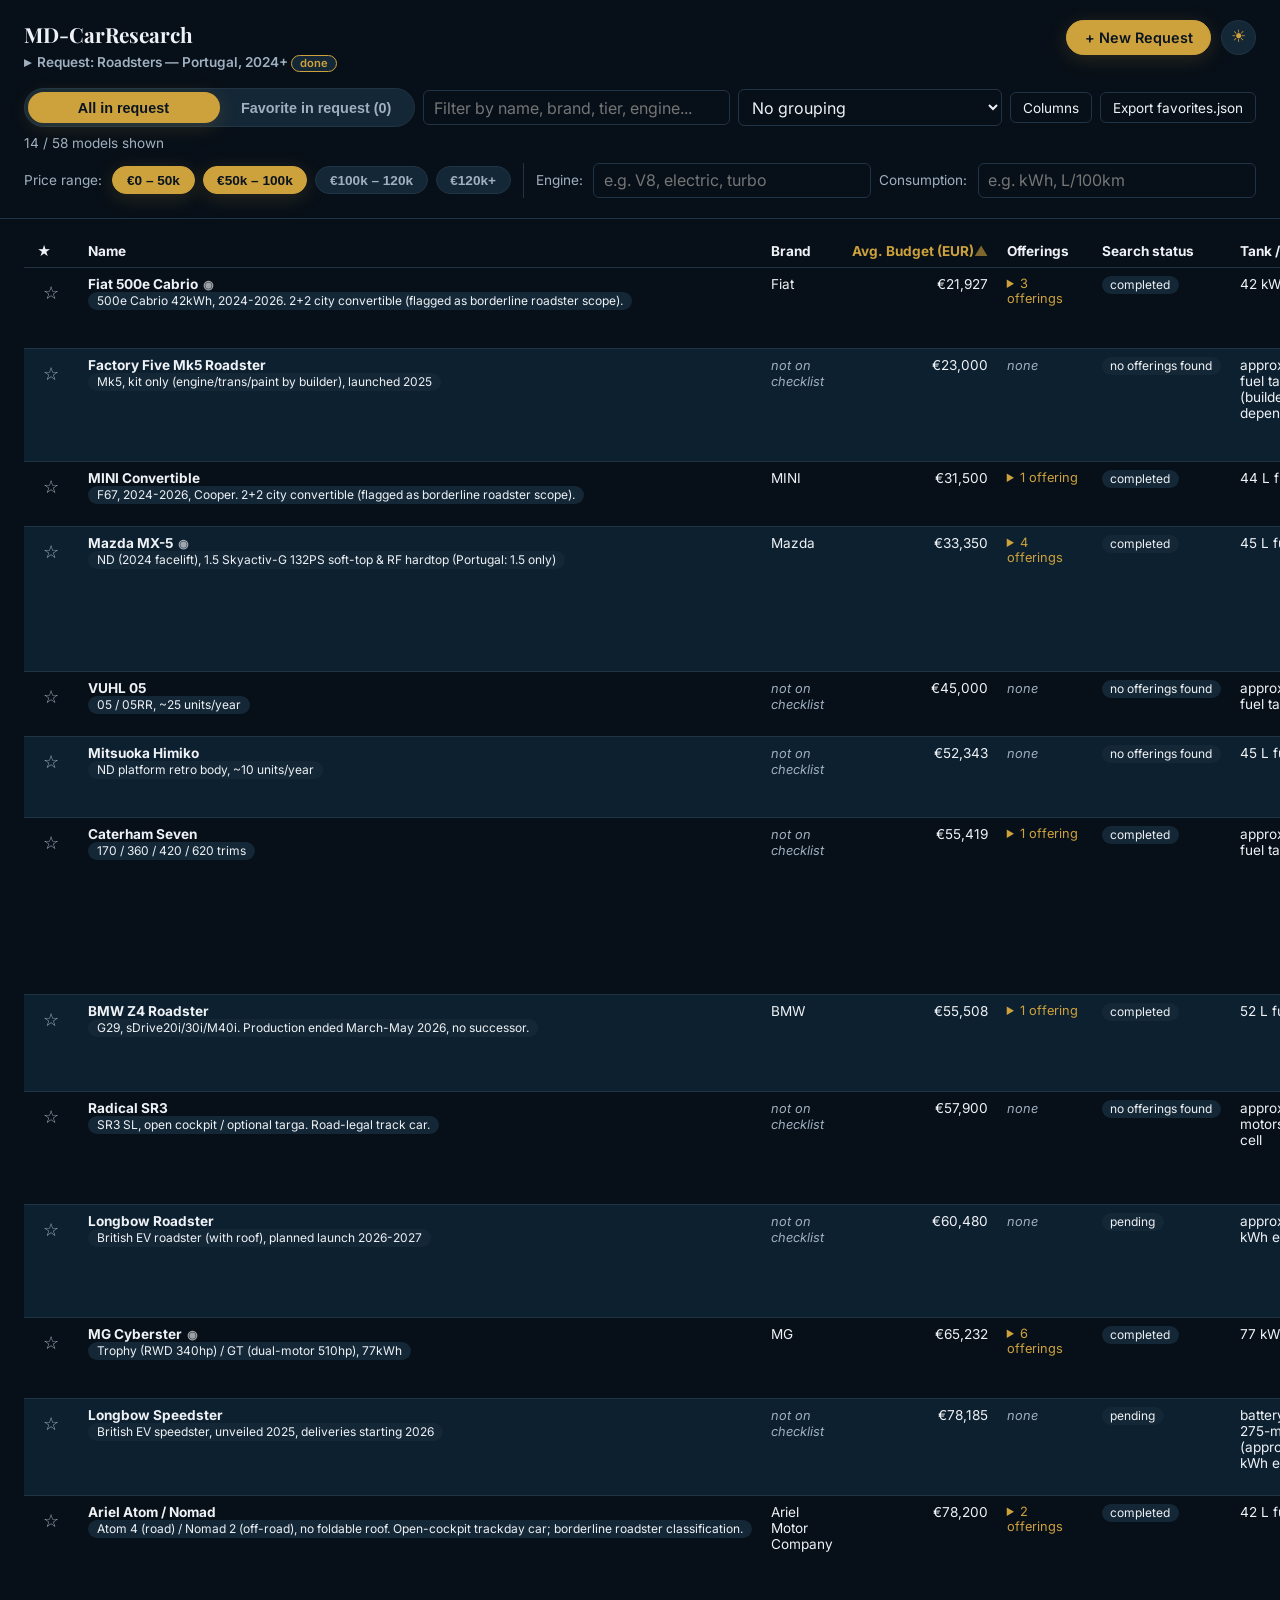
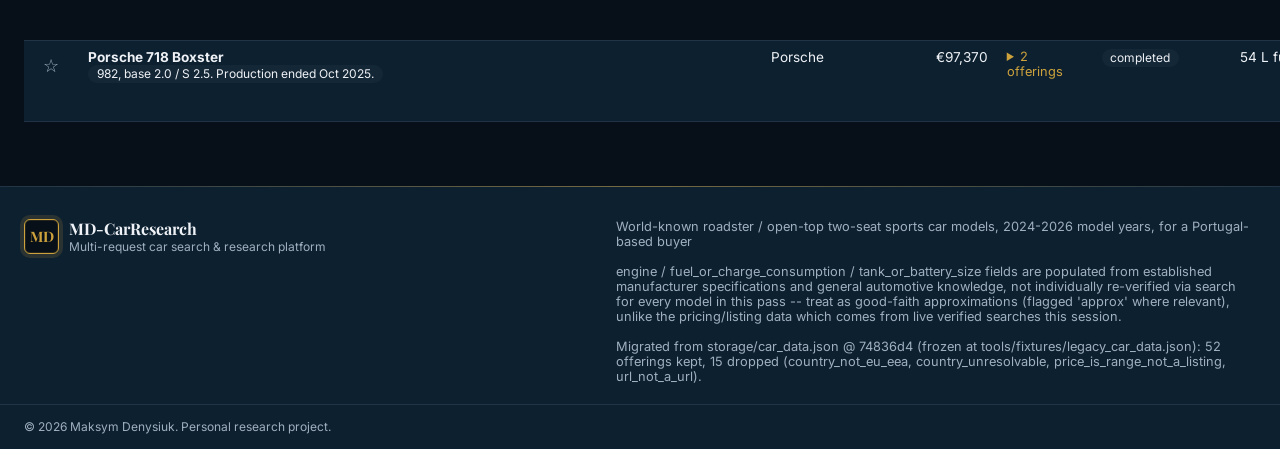
==== commit f53d1b91: "Stage 1: multi-request platform structure, brand checklist, viewer rebuild Migrates the single hard-" ====
--- a/docs/index.html
+++ b/docs/index.html
@@ -4,6 +4,8 @@
 <meta charset="utf-8">
 <meta name="viewport" content="width=device-width, initial-scale=1">
 <script>
+// Inline and first: applying the stored theme before the stylesheet paints is
+// what stops a dark-mode visitor getting a white flash on every load.
 (function () {
   try {
     var t = window.localStorage.getItem('carResearchTheme');
@@ -15,395 +17,45 @@
 <link rel="preconnect" href="https://fonts.googleapis.com">
 <link rel="preconnect" href="https://fonts.gstatic.com" crossorigin>
 <link href="https://fonts.googleapis.com/css2?family=Playfair+Display:wght@600;700;800&family=Inter:wght@400;500;600;700&display=swap" rel="stylesheet">
-<style>
-  :root {
-    color-scheme: light;
-    --bg: #f7f3e8;
-    --bg-elev: #ffffff;
-    --bg-elev-2: #f0ead9;
-    --border: #e3d9bf;
-    --fg: #0a1420;
-    --muted: #5b6472;
-    --accent: #b8860b;
-    --accent-2: #8a6508;
-    --accent-soft: rgba(184,134,11,0.12);
-    --accent-ink: #ffffff;
-    --danger: #e0566a;
-    --chip-bg: var(--bg-elev-2);
-    --row-alt: var(--bg-elev);
-    --link: #b8860b;
-    --radius: 14px;
-    --shadow: 0 16px 40px rgba(0,0,0,0.12), 0 2px 8px rgba(0,0,0,0.08);
-    --shadow-glow: 0 4px 20px rgba(184,134,11,0.18);
-  }
-  :root[data-theme="dark"] {
-    color-scheme: dark;
-    --bg: #070f18;
-    --bg-elev: #0d2030;
-    --bg-elev-2: #142736;
-    --border: #203446;
-    --fg: #eef1f5;
-    --muted: #9fb0c0;
-    --accent: #cda23c;
-    --accent-2: #96691a;
-    --accent-soft: rgba(205,162,60,0.15);
-    --accent-ink: #0a1420;
-    --shadow: 0 16px 40px rgba(0,0,0,0.5), 0 2px 8px rgba(0,0,0,0.3);
-    --shadow-glow: 0 4px 20px rgba(205,162,60,0.18);
-    --link: #cda23c;
-  }
-  * { box-sizing: border-box; }
-  body {
-    margin: 0;
-    font-family: 'Inter', -apple-system, BlinkMacSystemFont, "Segoe UI", Roboto, Helvetica, Arial, sans-serif;
-    background: var(--bg);
-    color: var(--fg);
-  }
-  #splash {
-    position: fixed;
-    inset: 0;
-    z-index: 100;
-    display: flex;
-    align-items: center;
-    justify-content: center;
-    background: var(--bg);
-    transition: opacity 0.5s ease;
-  }
-  #splash img { width: min(42vw, 220px); height: auto; }
-  #splash.hidden { opacity: 0; pointer-events: none; }
-  header {
-    padding: 1.25rem 1.5rem;
-    border-bottom: 1px solid var(--border);
-    position: sticky;
-    top: 0;
-    background: var(--bg);
-    z-index: 5;
-  }
-  h1 { margin: 0 0 0.25rem; font-size: 1.3rem; font-family: 'Playfair Display', Georgia, "Times New Roman", serif; font-weight: 700; }
-  .subtitle { color: var(--muted); font-size: 0.9rem; margin: 0 0 0.75rem; }
-  .header-top {
-    display: flex;
-    align-items: flex-start;
-    justify-content: space-between;
-    gap: 1rem;
-  }
-  .theme-toggle {
-    flex-shrink: 0;
-    width: 2.2rem;
-    height: 2.2rem;
-    border-radius: 999px;
-    border: 1px solid var(--border);
-    background: var(--bg-elev-2);
-    color: var(--accent);
-    font-size: 1.05rem;
-    line-height: 1;
-    display: flex;
-    align-items: center;
-    justify-content: center;
-    cursor: pointer;
-  }
-  .theme-toggle:hover { border-color: var(--accent); }
-  .category-section { margin: 0.4rem 0 1rem; }
-  .category-section summary {
-    cursor: pointer;
-    color: var(--muted);
-    font-size: 0.85rem;
-    font-weight: 600;
-    list-style: none;
-  }
-  .category-section summary::-webkit-details-marker { display: none; }
-  .category-section summary::before { content: '\25b8'; display: inline-block; margin-right: 0.35rem; transition: transform 0.1s ease; }
-  .category-section[open] summary::before { transform: rotate(90deg); }
-  .category-section summary:hover { color: var(--accent); }
-  .category-section[open] { margin-bottom: 1.25rem; }
-  .category-option {
-    display: flex;
-    align-items: center;
-    gap: 0.45rem;
-    font-size: 0.85rem;
-    color: var(--fg);
-    padding: 0.4rem 0 0 1.15rem;
-    cursor: pointer;
-  }
-  .category-option input[type="radio"] { accent-color: var(--accent); }
-  .filters-bar {
-    display: flex;
-    flex-wrap: wrap;
-    align-items: center;
-    gap: 0.5rem;
-    margin-top: 0.75rem;
-  }
-  .filters-label { font-size: 0.85rem; color: var(--muted); margin-right: 0.15rem; }
-  .filters-divider { width: 1px; align-self: stretch; background: var(--border); margin: 0 0.25rem; }
-  .filter-input { width: 160px; }
-  .chip-toggle {
-    padding: 0.35rem 0.85rem;
-    border-radius: 999px;
-    border: 1px solid var(--border);
-    background: var(--bg-elev-2);
-    color: var(--muted);
-    font-size: 0.85rem;
-    font-weight: 600;
-    cursor: pointer;
-    transition: background 0.15s ease, color 0.15s ease, border-color 0.15s ease;
-  }
-  .chip-toggle:hover { border-color: var(--accent); }
-  .chip-toggle.active {
-    background: var(--accent);
-    color: var(--accent-ink);
-    border-color: var(--accent);
-    box-shadow: var(--shadow-glow);
-  }
-  .controls {
-    display: flex;
-    flex-wrap: wrap;
-    gap: 0.5rem;
-    align-items: center;
-  }
-  input[type="search"], select {
-    padding: 0.4rem 0.6rem;
-    border: 1px solid var(--border);
-    border-radius: 6px;
-    background: var(--bg);
-    color: var(--fg);
-    font-size: 16px; /* not 0.9rem -- iOS Safari auto-zooms on focus for inputs under 16px */
-  }
-  input[type="search"] { flex: 1 1 240px; min-width: 180px; }
-  .stat { font-size: 0.85rem; color: var(--muted); }
-  main { padding: 1rem 1.5rem 2rem; overflow-x: auto; }
-  table { border-collapse: collapse; width: 100%; min-width: 1100px; font-size: 0.85rem; }
-  caption { display: none; }
-  th, td {
-    text-align: left;
-    padding: 0.5rem 0.6rem;
-    border-bottom: 1px solid var(--border);
-    vertical-align: top;
-  }
-  th {
-    position: sticky;
-    top: 0;
-    background: var(--bg);
-    cursor: pointer;
-    white-space: nowrap;
-    user-select: none;
-  }
-  th:hover { color: var(--accent); }
-  tbody tr:nth-child(even) { background: var(--row-alt); }
-  .num { text-align: right; white-space: nowrap; }
-  .chip {
-    display: inline-block;
-    background: var(--chip-bg);
-    border-radius: 999px;
-    padding: 0.1rem 0.55rem;
-    font-size: 0.75rem;
-    white-space: nowrap;
-  }
-  .bool-yes { color: var(--accent); font-weight: 600; }
-  .bool-no { color: inherit; }
-  details summary { cursor: pointer; color: var(--link); font-size: 0.8rem; }
-  .listing { display: block; margin: 0.15rem 0; font-size: 0.8rem; }
-  .listing a { color: var(--link); }
-  .empty-note { color: var(--muted); font-style: italic; font-size: 0.8rem; }
-  .site-footer {
-    border-top: 1px solid var(--border);
-    background: var(--bg-elev);
-    margin-top: 2rem;
-    position: relative;
-  }
-  .site-footer::before {
-    content: '';
-    position: absolute;
-    top: -1px; left: 0; right: 0; height: 1px;
-    background: linear-gradient(90deg, transparent, var(--accent), transparent);
-    opacity: 0.5;
-  }
-  .footer-inner {
-    display: flex;
-    flex-wrap: wrap;
-    justify-content: space-between;
-    align-items: flex-start;
-    gap: 1.5rem;
-    padding: 2rem 1.5rem 1.25rem;
-  }
-  .footer-brand { display: flex; align-items: center; gap: 0.6rem; flex-shrink: 0; }
-  .brand-mark {
-    width: 2.2rem;
-    height: 2.2rem;
-    border-radius: 6px;
-    background: var(--bg);
-    border: 1px solid var(--accent);
-    box-shadow: inset 0 0 0 1px var(--accent-soft), 0 0 0 4px var(--accent-soft);
-    display: flex;
-    align-items: center;
-    justify-content: center;
-    color: var(--accent);
-    font-family: 'Playfair Display', Georgia, "Times New Roman", serif;
-    font-weight: 700;
-    font-size: 0.9rem;
-  }
-  .brand-name { display: flex; flex-direction: column; line-height: 1.25; }
-  .brand-name strong { font-family: 'Playfair Display', Georgia, "Times New Roman", serif; font-size: 1rem; }
-  .footer-tagline { font-size: 0.75rem; color: var(--muted); }
-  .footer-meta { flex: 1 1 320px; max-width: 640px; font-size: 0.8rem; color: var(--muted); margin: 0; }
-  .footer-bottom {
-    border-top: 1px solid var(--border);
-    padding: 0.9rem 1.5rem;
-    font-size: 0.75rem;
-    color: var(--muted);
-  }
-  #status { padding: 2rem; color: var(--muted); }
-  .sort-indicator { display: inline-block; width: 1em; opacity: 0.6; }
-  th.sorted { color: var(--accent); }
-  tr.group-header td {
-    background: var(--chip-bg);
-    font-weight: 600;
-    cursor: pointer;
-    padding: 0.4rem 0.6rem;
-  }
-  tr.group-header:hover td { color: var(--accent); }
-  .group-caret { display: inline-block; width: 1em; transition: transform 0.1s ease; }
-  .group-caret.collapsed { transform: rotate(-90deg); }
-  .group-count { color: var(--muted); font-weight: 400; }
-  tr.group-row.hidden-row { display: none; }
-  .fav-col { width: 2.6rem; text-align: center; }
-  .fav-star {
-    cursor: pointer;
-    font-size: 1.1rem;
-    line-height: 1;
-    background: none;
-    border: none;
-    padding: 0.6rem;
-    min-width: 2.2rem;
-    min-height: 2.2rem;
-    display: inline-flex;
-    align-items: center;
-    justify-content: center;
-    color: var(--muted);
-  }
-  .fav-star.is-fav { color: var(--accent); }
-  .fav-star:hover { color: var(--accent); }
-  .view-toggle {
-    position: relative;
-    display: inline-grid;
-    grid-template-columns: 1fr 1fr;
-    background: var(--bg-elev-2);
-    border: 1px solid var(--border);
-    border-radius: 999px;
-    padding: 0.2rem;
-    gap: 0.15rem;
-  }
-  .view-toggle .toggle-thumb {
-    position: absolute;
-    top: 0.2rem;
-    bottom: 0.2rem;
-    left: 0.2rem;
-    width: calc(50% - 0.2rem);
-    background: var(--accent);
-    border-radius: 999px;
-    box-shadow: var(--shadow-glow);
-    transition: transform 0.2s ease;
-  }
-  .view-toggle.is-favorites .toggle-thumb { transform: translateX(100%); }
-  .toggle-btn {
-    position: relative;
-    z-index: 1;
-    width: 100%;
-    padding: 0.45rem 1.25rem;
-    border: none;
-    border-radius: 999px;
-    background: transparent;
-    color: var(--muted);
-    font-size: 0.9rem;
-    font-weight: 600;
-    white-space: nowrap;
-    text-align: center;
-    cursor: pointer;
-    transition: color 0.2s ease;
-  }
-  .toggle-btn.active { color: var(--accent-ink); }
-  .btn {
-    padding: 0.4rem 0.75rem;
-    border: 1px solid var(--border);
-    border-radius: 6px;
-    background: var(--bg);
-    color: var(--fg);
-    font-size: 0.85rem;
-    cursor: pointer;
-  }
-  .btn:hover { border-color: var(--accent); color: var(--accent); }
-  .col-picker { position: relative; }
-  .col-picker-panel {
-    position: absolute;
-    top: calc(100% + 0.4rem);
-    left: 0;
-    z-index: 10;
-    background: var(--bg-elev);
-    border: 1px solid var(--border);
-    border-radius: var(--radius);
-    box-shadow: var(--shadow);
-    padding: 0.6rem 0.75rem;
-    min-width: 220px;
-    display: none;
-  }
-  .col-picker-panel.open { display: block; }
-  .col-picker-panel label {
-    display: flex;
-    align-items: center;
-    gap: 0.5rem;
-    font-size: 0.85rem;
-    padding: 0.25rem 0;
-    cursor: pointer;
-  }
-  .col-picker-panel input[type="checkbox"] { accent-color: var(--accent); }
-
-  @media (max-width: 640px) {
-    header { padding: 1rem; }
-    main { padding: 1rem 1rem 2rem; }
-    .footer-inner { padding: 1.5rem 1rem 1rem; }
-    .footer-bottom { padding: 0.9rem 1rem; }
-    .view-toggle { width: 100%; }
-    .toggle-btn { padding: 0.45rem 0.5rem; font-size: 0.82rem; }
-    input[type="search"] { min-width: 0; flex-basis: 100%; }
-    .filter-input { width: 100%; }
-    .col-picker-panel { left: auto; right: 0; }
-    .theme-toggle { width: 2.75rem; height: 2.75rem; }
-    .chip-toggle { padding: 0.55rem 0.9rem; }
-    .toggle-btn { padding: 0.65rem 0.5rem; }
-    .fav-col { width: 3rem; }
-  }
-</style>
+<link rel="stylesheet" href="app.css">
 </head>
 <body>
 <div id="splash"><img src="assets/logo.png" alt="Maksym Denysiuk logo"></div>
 <header>
   <div class="header-top">
-    <div>
+    <div class="header-title">
       <h1>MD-CarResearch</h1>
-      <details class="category-section" id="categorySection">
-        <summary>Category</summary>
-        <label class="category-option"><input type="radio" name="category" id="catRoadsters" data-category="roadsters" checked> Roadsters</label>
+      <details class="request-section" id="requestSection">
+        <summary id="requestSummary">Request</summary>
+        <div id="requestOptions" class="request-options"></div>
       </details>
     </div>
-    <button type="button" class="theme-toggle" id="themeToggle" title="Switch to light theme" aria-label="Switch to light theme">&#9728;</button>
+    <div class="header-actions">
+      <button type="button" class="btn-accent" id="newRequestBtn">+ New Request</button>
+      <button type="button" class="theme-toggle" id="themeToggle" title="Switch to light theme" aria-label="Switch to light theme">&#9728;</button>
+    </div>
   </div>
   <div class="controls">
     <div class="view-toggle" id="viewToggle" role="tablist" aria-label="View">
       <span class="toggle-thumb" aria-hidden="true"></span>
-      <button type="button" class="toggle-btn active" id="tabAll" role="tab" aria-selected="true">All in category</button>
-      <button type="button" class="toggle-btn" id="tabFavorites" role="tab" aria-selected="false">Favorite in category (<span id="favCount">0</span>)</button>
+      <button type="button" class="toggle-btn active" id="tabAll" role="tab" aria-selected="true">All in request</button>
+      <button type="button" class="toggle-btn" id="tabFavorites" role="tab" aria-selected="false">Favorite in request (<span id="favCount">0</span>)</button>
     </div>
-    <input type="search" id="search" placeholder="Filter by name, manufacturer, tier, engine...">
+    <input type="search" id="search" placeholder="Filter by name, brand, tier, engine...">
     <select id="groupBy">
       <option value="">No grouping</option>
       <option value="tier">Group by tier</option>
-      <option value="manufacturer">Group by manufacturer</option>
-      <option value="phase2_status">Group by phase 2 status</option>
+      <option value="brand_name">Group by brand</option>
+      <option value="group_name">Group by manufacturer group</option>
+      <option value="body_type">Group by body type</option>
+      <option value="search_status">Group by search status</option>
       <option value="roof_removable">Group by roof removable</option>
     </select>
     <div class="col-picker">
       <button type="button" class="btn" id="colPickerBtn" aria-haspopup="true" aria-expanded="false">Columns</button>
       <div class="col-picker-panel" id="colPickerPanel"></div>
     </div>
+    <button type="button" class="btn" id="exportFavBtn" title="Download favorites.json to commit back into the repo">Export favorites.json</button>
     <span class="stat" id="count"></span>
   </div>
   <div class="filters-bar" id="filtersBar">
@@ -420,7 +72,7 @@
   </div>
 </header>
 <main>
-  <div id="status">Loading storage/car_data.json&hellip;</div>
+  <div id="status">Loading requests&hellip;</div>
   <table id="carTable" hidden>
     <thead id="tableHead"></thead>
     <tbody id="carRows"></tbody>
@@ -432,472 +84,89 @@
       <div class="brand-mark">MD</div>
       <div class="brand-name">
         <strong>MD-CarResearch</strong>
-        <span class="footer-tagline">Multi-category car search &amp; research tool</span>
+        <span class="footer-tagline">Multi-request car search &amp; research platform</span>
       </div>
     </div>
+    <p class="footer-meta" id="footerMeta"></p>
   </div>
   <div class="footer-bottom">
     <span>&copy; 2026 Maksym Denysiuk. Personal research project.</span>
   </div>
 </footer>
 
-<script>
-(function () {
-  var LS_KEY = 'carResearchFavorites';
-  var COLS_LS_KEY = 'carResearchColumns';
-  var PRICE_LS_KEY = 'carResearchPriceRanges';
-  var THEME_LS_KEY = 'carResearchTheme';
+<dialog id="photoDialog" class="photo-dialog">
+  <button type="button" class="dialog-close" data-close-dialog aria-label="Close">&times;</button>
+  <h2 id="photoTitle"></h2>
+  <img id="photoImage" alt="">
+  <p class="photo-meta" id="photoMeta"></p>
+</dialog>
 
-  var PRICE_RANGES = [
-    { id: '0-50', min: 0, max: 50000 },
-    { id: '50-100', min: 50000, max: 100000 },
-    { id: '100-120', min: 100000, max: 120000 },
-    { id: '120+', min: 120000, max: Infinity }
-  ];
-  var DEFAULT_PRICE_RANGES = ['0-50', '50-100'];
+<dialog id="requestDialog" class="request-dialog">
+  <button type="button" class="dialog-close" data-close-dialog aria-label="Close">&times;</button>
+  <h2>New search request</h2>
+  <div class="request-grid">
+    <form class="request-form" id="requestForm" method="dialog">
+      <fieldset class="field">
+        <legend>Body type</legend>
+        <div id="bodyTypeChart" class="body-type-chart-host" role="radiogroup" aria-label="Body type"></div>
+        <p class="field-hint" id="bodyTypeHint">Nothing selected yet.</p>
+      </fieldset>
 
-  var COLUMNS = [
-    { id: 'name', label: 'Name', sortKey: 'name', defaultVisible: true,
-      cell: function (c) { return '<strong>' + esc(c.name) + '</strong><br><span class="chip">' + esc(c.model_variant) + '</span>'; } },
-    { id: 'manufacturer', label: 'Manufacturer', sortKey: 'manufacturer', defaultVisible: true,
-      cell: function (c) { return esc(c.manufacturer); } },
-    { id: 'average_budget_eur', label: 'Avg. Budget (EUR)', sortKey: 'average_budget_eur', numeric: true, defaultVisible: true,
-      cell: function (c) { return fmtBudget(c.average_budget_eur); } },
-    { id: 'selling_items', label: 'Selling items', defaultVisible: true,
-      cell: function (c) { return renderSellingItems(c.selling_items); } },
-    { id: 'tank_or_battery_size', label: 'Tank / battery', sortKey: 'tank_or_battery_size', defaultVisible: true,
-      cell: function (c) { return esc(c.tank_or_battery_size); } },
-    { id: 'fuel_or_charge_consumption', label: 'Consumption', sortKey: 'fuel_or_charge_consumption', defaultVisible: true,
-      cell: function (c) { return esc(c.fuel_or_charge_consumption); } },
-    { id: 'engine', label: 'Engine', sortKey: 'engine', defaultVisible: true,
-      cell: function (c) { return esc(c.engine); } },
-    { id: 'roof_removable', label: 'Roof removable', sortKey: 'roof_removable', defaultVisible: true,
-      cell: function (c) { return fmtBool(c.roof_removable); } },
-    { id: 'roof_automated_process', label: 'Roof mechanism', sortKey: 'roof_automated_process', defaultVisible: true,
-      cell: function (c) { return esc(c.roof_automated_process); } },
-    { id: 'tier', label: 'Tier', sortKey: 'tier', defaultVisible: false,
-      cell: function (c) { return esc(c.tier); } },
-    { id: 'doors', label: 'Doors', sortKey: 'doors', numeric: true, defaultVisible: false,
-      cell: function (c) { return esc(c.doors); } },
-    { id: 'phase2_status', label: 'Phase 2 status', sortKey: 'phase2_status', defaultVisible: false,
-      cell: function (c) { return '<span class="chip">' + esc(c.phase2_status) + '</span>'; } }
-  ];
+      <label class="field">
+        <span class="field-label">Not older than (model year)</span>
+        <input type="number" id="notOlderThan" min="2022" max="2099" step="1" value="2024" required>
+        <span class="field-hint">Earliest acceptable model year. 2022 is the floor.</span>
+      </label>
 
-  var state = {
-    cars: [], sortKey: 'average_budget_eur', sortDir: 1, groupBy: '', collapsedGroups: new Set(),
-    favorites: new Set(), view: 'all', visibleColumns: null, priceRanges: null,
-    categories: new Set(['roadsters'])
-  };
+      <label class="field">
+        <span class="field-label">Special filter <span class="field-optional">(optional)</span></span>
+        <textarea id="specialFilter" rows="3" placeholder="e.g. manual gearbox, RWD"></textarea>
+        <span class="field-hint">Free text. Goes into the search query itself, not applied afterwards.</span>
+      </label>
 
-  function loadPriceRanges() {
-    try {
-      var raw = window.localStorage.getItem(PRICE_LS_KEY);
-      if (!raw) return DEFAULT_PRICE_RANGES.slice();
-      var arr = JSON.parse(raw);
-      return Array.isArray(arr) ? arr : DEFAULT_PRICE_RANGES.slice();
-    } catch (e) { return DEFAULT_PRICE_RANGES.slice(); }
-  }
+      <div class="form-actions">
+        <button type="button" class="btn" data-close-dialog>Cancel</button>
+        <button type="button" class="btn-accent" id="createRequestBtn">Create request file</button>
+      </div>
+      <p class="form-result" id="requestResult" hidden></p>
+    </form>
 
-  function savePriceRanges() {
-    try { window.localStorage.setItem(PRICE_LS_KEY, JSON.stringify(Array.from(state.priceRanges))); }
-    catch (e) { /* localStorage unavailable */ }
-  }
+    <aside class="request-explainer">
+      <h3>How the search works</h3>
+      <p>A request is a standing instruction, not a one-off query. Once created, the
+      search service works through the brand checklist in <code>Config/brands.json</code>
+      &mdash; 26 manufacturer groups, 136 brands &mdash; one brand at a time, and commits
+      results back to this repository as it goes. You can close the page; progress is
+      kept in the request itself.</p>
 
-  function loadVisibleColumns() {
-    var defaults = COLUMNS.filter(function (col) { return col.defaultVisible; }).map(function (col) { return col.id; });
-    try {
-      var raw = window.localStorage.getItem(COLS_LS_KEY);
-      if (!raw) return defaults;
-      var arr = JSON.parse(raw);
-      return Array.isArray(arr) ? arr : defaults;
-    } catch (e) { return defaults; }
-  }
+      <h3>Per brand</h3>
+      <ol>
+        <li><strong>Model discovery.</strong> Find the models that brand sells which match
+        your body type, model-year floor and special filter. The filters go into the
+        search query, so nothing is researched only to be thrown away afterwards.</li>
+        <li><strong>Specifications.</strong> Read the manufacturer&rsquo;s own pages for
+        engine, consumption, tank or battery size, doors, roof mechanism and a photo.</li>
+        <li><strong>Real offerings.</strong> At least ten rounds per model against
+        Portuguese classifieds first, then EU-wide ones. Each round is steered somewhere
+        the previous rounds did not look, and excludes everything already found.</li>
+        <li><strong>Budget.</strong> Averaged from the real prices found. No offerings
+        means no average &mdash; not an estimate dressed up as one.</li>
+      </ol>
 
-  function saveVisibleColumns() {
-    try { window.localStorage.setItem(COLS_LS_KEY, JSON.stringify(Array.from(state.visibleColumns))); }
-    catch (e) { /* localStorage unavailable */ }
-  }
+      <h3>What it will not do</h3>
+      <p>Every listing here is a page a browser actually opened, at a price that was
+      actually printed on it, in the EU or EEA. A model with nothing for sale is
+      recorded as having nothing for sale. An honest &ldquo;none found&rdquo; always
+      beats an invented listing, so the offering counts are sometimes lower than you
+      might expect &mdash; that is the point.</p>
 
-  function visibleColumnDefs() {
-    return COLUMNS.filter(function (col) { return state.visibleColumns.has(col.id); });
-  }
+      <h3>Progress</h3>
+      <p>The request picker shows each request&rsquo;s status and, while a search is
+      running, which group and brand it is on right now.</p>
+    </aside>
+  </div>
+</dialog>
 
-  function loadFavoritesFromLocalStorage() {
-    try {
-      var raw = window.localStorage.getItem(LS_KEY);
-      if (!raw) return null;
-      var arr = JSON.parse(raw);
-      return Array.isArray(arr) ? arr : null;
-    } catch (e) { return null; }
-  }
-
-  function saveFavoritesToLocalStorage() {
-    try { window.localStorage.setItem(LS_KEY, JSON.stringify(Array.from(state.favorites))); }
-    catch (e) { /* localStorage unavailable (e.g. private mode) -- favorites still work for this page load */ }
-  }
-
-  function toggleFavorite(id) {
-    if (state.favorites.has(id)) { state.favorites.delete(id); } else { state.favorites.add(id); }
-    saveFavoritesToLocalStorage();
-    updateFavCount();
-    render();
-  }
-
-  function updateFavCount() {
-    document.getElementById('favCount').textContent = state.favorites.size;
-  }
-
-  function fmtBudget(v) {
-    if (v === null || v === undefined) return '<span class="empty-note">n/a</span>';
-    return '&euro;' + Number(v).toLocaleString('en-US');
-  }
-
-  function fmtBool(v) {
-    return v
-      ? '<span class="bool-yes">yes</span>'
-      : '<span class="bool-no">no</span>';
-  }
-
-  function esc(s) {
-    return String(s == null ? '' : s).replace(/[&<>"']/g, function (c) {
-      return { '&': '&amp;', '<': '&lt;', '>': '&gt;', '"': '&quot;', "'": '&#39;' }[c];
-    });
-  }
-
-  function renderSellingItems(items) {
-    if (!items || !items.length) return '<span class="empty-note">none</span>';
-    return '<details><summary>' + items.length + ' listing' + (items.length > 1 ? 's' : '') + '</summary>' +
-      items.map(function (it) {
-        var link = esc(it.link);
-        var isUrl = /^https?:\/\//.test(link);
-        var linkHtml = isUrl ? '<a href="' + link + '" target="_blank" rel="noopener">source</a>' : esc(it.link);
-        return '<span class="listing">' + esc(it.budget) + ' &mdash; ' + esc(it.location) + ' (' + linkHtml + ')</span>';
-      }).join('') + '</details>';
-  }
-
-  function currentFilters() {
-    return {
-      q: document.getElementById('search').value.trim().toLowerCase(),
-      engine: document.getElementById('engineFilter').value.trim().toLowerCase(),
-      consumption: document.getElementById('consumptionFilter').value.trim().toLowerCase()
-    };
-  }
-
-  function groupLabel(c, key) {
-    if (key === 'roof_removable') return c.roof_removable ? 'Roof removable: yes' : 'Roof removable: no';
-    var v = c[key];
-    return (v === null || v === undefined || v === '') ? '(unknown)' : String(v);
-  }
-
-  function groupRows(rows) {
-    var key = state.groupBy;
-    if (!key) return [{ label: null, key: null, rows: rows }];
-    var order = [];
-    var buckets = {};
-    rows.forEach(function (c) {
-      var label = groupLabel(c, key);
-      if (!buckets[label]) { buckets[label] = []; order.push(label); }
-      buckets[label].push(c);
-    });
-    order.sort();
-    return order.map(function (label) { return { label: label, key: label, rows: buckets[label] }; });
-  }
-
-  function filteredSortedCars() {
-    var f = currentFilters();
-    var rows = state.cars.filter(function (c) {
-      if (!state.categories.has('roadsters')) return false;
-      if (state.view === 'favorites' && !state.favorites.has(c.id)) return false;
-      if (state.priceRanges.size) {
-        var budget = c.average_budget_eur;
-        if (budget === null || budget === undefined) return false;
-        var inRange = PRICE_RANGES.some(function (r) {
-          return state.priceRanges.has(r.id) && budget >= r.min && budget < r.max;
-        });
-        if (!inRange) return false;
-      }
-      if (f.q) {
-        var hay = [c.name, c.manufacturer, c.tier, c.engine, c.model_variant].join(' ').toLowerCase();
-        if (hay.indexOf(f.q) === -1) return false;
-      }
-      if (f.engine && (c.engine || '').toLowerCase().indexOf(f.engine) === -1) return false;
-      if (f.consumption && (c.fuel_or_charge_consumption || '').toLowerCase().indexOf(f.consumption) === -1) return false;
-      return true;
-    });
-    var key = state.sortKey, dir = state.sortDir;
-    rows.sort(function (a, b) {
-      var av, bv;
-      if (key === 'favorite') {
-        av = state.favorites.has(a.id) ? 1 : 0;
-        bv = state.favorites.has(b.id) ? 1 : 0;
-      } else {
-        av = a[key]; bv = b[key];
-      }
-      if (av === null || av === undefined) av = dir === 1 ? Infinity : -Infinity;
-      if (bv === null || bv === undefined) bv = dir === 1 ? Infinity : -Infinity;
-      if (typeof av === 'string') av = av.toLowerCase();
-      if (typeof bv === 'string') bv = bv.toLowerCase();
-      if (av < bv) return -1 * dir;
-      if (av > bv) return 1 * dir;
-      return 0;
-    });
-    return rows;
-  }
-
-  function carRowHtml(c, groupKey, cols) {
-    var hidden = groupKey !== null && state.collapsedGroups.has(groupKey);
-    var isFav = state.favorites.has(c.id);
-    var cells = cols.map(function (col) {
-      return '<td' + (col.numeric ? ' class="num"' : '') + '>' + col.cell(c) + '</td>';
-    }).join('');
-    return '<tr class="group-row' + (hidden ? ' hidden-row' : '') + '"' +
-      (groupKey !== null ? ' data-group="' + esc(groupKey) + '"' : '') + '>' +
-      '<td class="fav-col"><button type="button" class="fav-star' + (isFav ? ' is-fav' : '') + '" data-fav-id="' + esc(c.id) + '" ' +
-      'aria-pressed="' + isFav + '" title="' + (isFav ? 'Remove from favorites' : 'Add to favorites') + '">' +
-      (isFav ? '&#9733;' : '&#9734;') + '</button></td>' +
-      cells +
-      '</tr>';
-  }
-
-  function groupHeaderHtml(group, colCount) {
-    var collapsed = state.collapsedGroups.has(group.key);
-    return '<tr class="group-header" data-toggle-group="' + esc(group.key) + '">' +
-      '<td colspan="' + colCount + '">' +
-      '<span class="group-caret' + (collapsed ? ' collapsed' : '') + '">&#9662;</span> ' +
-      esc(group.label) + ' <span class="group-count">(' + group.rows.length + ')</span>' +
-      '</td></tr>';
-  }
-
-  function renderHead(cols) {
-    var thead = document.getElementById('tableHead');
-    var favTh = '<th data-key="favorite" class="fav-col" title="Favorite">&#9733;<span class="sort-indicator"></span></th>';
-    var colsHtml = cols.map(function (col) {
-      return '<th data-key="' + esc(col.sortKey || '') + '"' + (col.numeric ? ' class="num"' : '') +
-        (!col.sortKey ? ' style="cursor:default"' : '') + '>' + esc(col.label) + '<span class="sort-indicator"></span></th>';
-    }).join('');
-    thead.innerHTML = '<tr>' + favTh + colsHtml + '</tr>';
-    wireSorting();
-  }
-
-  function render() {
-    var cols = visibleColumnDefs();
-    renderHead(cols);
-    var rows = filteredSortedCars();
-    var groups = groupRows(rows);
-    var tbody = document.getElementById('carRows');
-    var colCount = cols.length + 1;
-    tbody.innerHTML = groups.map(function (g) {
-      var rowsHtml = g.rows.map(function (c) { return carRowHtml(c, g.key, cols); }).join('');
-      return g.label === null ? rowsHtml : groupHeaderHtml(g, colCount) + rowsHtml;
-    }).join('');
-    document.getElementById('count').textContent = rows.length + ' / ' +
-      (state.view === 'favorites' ? state.favorites.size : state.cars.length) + ' models shown' +
-      (state.groupBy ? ' in ' + groups.length + ' group' + (groups.length === 1 ? '' : 's') : '');
-    updateSortIndicators();
-    updateFavCount();
-  }
-
-  function updateSortIndicators() {
-    document.querySelectorAll('#carTable th[data-key]').forEach(function (th) {
-      var key = th.getAttribute('data-key');
-      var indicator = th.querySelector('.sort-indicator');
-      var active = key === state.sortKey;
-      th.classList.toggle('sorted', active);
-      if (indicator) indicator.textContent = active ? (state.sortDir === 1 ? '▲' : '▼') : '';
-    });
-  }
-
-  function wireSorting() {
-    document.querySelectorAll('#carTable th[data-key]').forEach(function (th) {
-      var key = th.getAttribute('data-key');
-      if (!key) return;
-      th.addEventListener('click', function () {
-        if (state.sortKey === key) { state.sortDir *= -1; } else { state.sortKey = key; state.sortDir = 1; }
-        render();
-      });
-    });
-  }
-
-  function wireGrouping() {
-    document.getElementById('groupBy').addEventListener('change', function (e) {
-      state.groupBy = e.target.value;
-      state.collapsedGroups.clear();
-      render();
-    });
-    document.getElementById('carRows').addEventListener('click', function (e) {
-      var headerRow = e.target.closest('tr.group-header');
-      if (!headerRow) return;
-      var key = headerRow.getAttribute('data-toggle-group');
-      if (state.collapsedGroups.has(key)) { state.collapsedGroups.delete(key); } else { state.collapsedGroups.add(key); }
-      render();
-    });
-  }
-
-  function setView(view) {
-    state.view = view;
-    document.getElementById('viewToggle').classList.toggle('is-favorites', view === 'favorites');
-    document.getElementById('tabAll').classList.toggle('active', view === 'all');
-    document.getElementById('tabAll').setAttribute('aria-selected', String(view === 'all'));
-    document.getElementById('tabFavorites').classList.toggle('active', view === 'favorites');
-    document.getElementById('tabFavorites').setAttribute('aria-selected', String(view === 'favorites'));
-    render();
-  }
-
-  function wireFavorites() {
-    document.getElementById('carRows').addEventListener('click', function (e) {
-      var star = e.target.closest('.fav-star');
-      if (!star) return;
-      toggleFavorite(star.getAttribute('data-fav-id'));
-    });
-    document.getElementById('tabAll').addEventListener('click', function () { setView('all'); });
-    document.getElementById('tabFavorites').addEventListener('click', function () { setView('favorites'); });
-  }
-
-  function wireCategoryFilter() {
-    document.getElementById('categorySection').addEventListener('change', function (e) {
-      var checkbox = e.target.closest('input[data-category]');
-      if (!checkbox) return;
-      var id = checkbox.getAttribute('data-category');
-      if (checkbox.checked) { state.categories.add(id); } else { state.categories.delete(id); }
-      render();
-    });
-  }
-
-  function wireFilters() {
-    document.getElementById('search').addEventListener('input', render);
-    document.getElementById('engineFilter').addEventListener('input', render);
-    document.getElementById('consumptionFilter').addEventListener('input', render);
-  }
-
-  function syncPriceFilterChips() {
-    document.querySelectorAll('#filtersBar .chip-toggle').forEach(function (chip) {
-      var id = chip.getAttribute('data-range');
-      chip.classList.toggle('active', state.priceRanges.has(id));
-    });
-  }
-
-  function wirePriceFilter() {
-    syncPriceFilterChips();
-    document.getElementById('filtersBar').addEventListener('click', function (e) {
-      var chip = e.target.closest('.chip-toggle');
-      if (!chip) return;
-      var id = chip.getAttribute('data-range');
-      var active = chip.classList.toggle('active');
-      if (active) { state.priceRanges.add(id); } else { state.priceRanges.delete(id); }
-      savePriceRanges();
-      render();
-    });
-  }
-
-  function applyTheme(theme) {
-    document.documentElement.setAttribute('data-theme', theme);
-    try { window.localStorage.setItem(THEME_LS_KEY, theme); } catch (e) { /* localStorage unavailable */ }
-    var btn = document.getElementById('themeToggle');
-    var isDark = theme === 'dark';
-    btn.innerHTML = isDark ? '&#9728;' : '&#9789;';
-    var label = isDark ? 'Switch to light theme' : 'Switch to dark theme';
-    btn.title = label;
-    btn.setAttribute('aria-label', label);
-  }
-
-  function wireThemeToggle() {
-    var current = document.documentElement.getAttribute('data-theme') || 'dark';
-    applyTheme(current);
-    document.getElementById('themeToggle').addEventListener('click', function () {
-      var next = document.documentElement.getAttribute('data-theme') === 'dark' ? 'light' : 'dark';
-      applyTheme(next);
-    });
-  }
-
-  function renderColumnPicker() {
-    var panel = document.getElementById('colPickerPanel');
-    panel.innerHTML = COLUMNS.map(function (col) {
-      var checked = state.visibleColumns.has(col.id) ? ' checked' : '';
-      return '<label><input type="checkbox" data-col-id="' + esc(col.id) + '"' + checked + '>' + esc(col.label) + '</label>';
-    }).join('');
-  }
-
-  function wireColumnPicker() {
-    renderColumnPicker();
-    var btn = document.getElementById('colPickerBtn');
-    var panel = document.getElementById('colPickerPanel');
-    btn.addEventListener('click', function (e) {
-      e.stopPropagation();
-      var open = panel.classList.toggle('open');
-      btn.setAttribute('aria-expanded', String(open));
-    });
-    panel.addEventListener('click', function (e) { e.stopPropagation(); });
-    panel.addEventListener('change', function (e) {
-      var checkbox = e.target.closest('input[data-col-id]');
-      if (!checkbox) return;
-      var id = checkbox.getAttribute('data-col-id');
-      if (checkbox.checked) { state.visibleColumns.add(id); } else { state.visibleColumns.delete(id); }
-      saveVisibleColumns();
-      render();
-    });
-    document.addEventListener('click', function () {
-      panel.classList.remove('open');
-      btn.setAttribute('aria-expanded', 'false');
-    });
-  }
-
-  function hideSplash() {
-    var splash = document.getElementById('splash');
-    if (!splash) return;
-    splash.classList.add('hidden');
-    setTimeout(function () { splash.remove(); }, 500);
-  }
-
-  function showError(msg) {
-    var el = document.getElementById('status');
-    el.hidden = false;
-    el.innerHTML = '<strong>Could not load data.</strong> ' + esc(msg) +
-      '<br><br>If you opened this file directly (file://), browsers block fetch() of local files. ' +
-      'Serve the repo root with a local server instead, e.g.:<br>' +
-      '<code>cd Car-research- &amp;&amp; python3 -m http.server 8000</code><br>' +
-      'then open <code>http://localhost:8000/docs/</code>.';
-  }
-
-  function fetchJson(url) {
-    return fetch(url).then(function (r) {
-      if (!r.ok) throw new Error('HTTP ' + r.status + ' for ' + url);
-      return r.json();
-    });
-  }
-
-  Promise.all([
-    fetchJson('../storage/car_data.json'),
-    fetchJson('../storage/favorites.json').catch(function () { return { favorite_ids: [] }; })
-  ])
-    .then(function (results) {
-      var data = results[0];
-      var favData = results[1];
-      state.cars = data.cars || [];
-
-      // Seed favorites from the committed storage/favorites.json, then let
-      // localStorage (this browser's live edits) override it if present --
-      // localStorage represents "what you've clicked since your last export".
-      var seeded = Array.isArray(favData.favorite_ids) ? favData.favorite_ids : [];
-      var local = loadFavoritesFromLocalStorage();
-      state.favorites = new Set(local !== null ? local : seeded);
-
-      document.getElementById('status').hidden = true;
-      document.getElementById('carTable').hidden = false;
-      state.visibleColumns = new Set(loadVisibleColumns());
-      state.priceRanges = new Set(loadPriceRanges());
-      wireGrouping();
-      wireFavorites();
-      wireFilters();
-      wireColumnPicker();
-      wirePriceFilter();
-      wireCategoryFilter();
-      render();
-      hideSplash();
-    })
-    .catch(function (err) { showError(err.message); hideSplash(); });
-
-  wireThemeToggle();
-})();
-</script>
+<script src="app.js"></script>
 </body>
 </html>
--- a/docs/app.css
+++ b/docs/app.css
@@ -0,0 +1,533 @@
+/* MD-CarResearch viewer styles.
+   Split out of index.html so the markup, styling and behaviour are separately
+   readable -- still no build step: index.html links this file directly. */
+
+:root {
+  color-scheme: light;
+  --bg: #f7f3e8;
+  --bg-elev: #ffffff;
+  --bg-elev-2: #f0ead9;
+  --border: #e3d9bf;
+  --fg: #0a1420;
+  --muted: #5b6472;
+  --accent: #b8860b;
+  --accent-2: #8a6508;
+  --accent-soft: rgba(184,134,11,0.12);
+  --accent-ink: #ffffff;
+  --danger: #e0566a;
+  --chip-bg: var(--bg-elev-2);
+  --row-alt: var(--bg-elev);
+  --link: #b8860b;
+  --radius: 14px;
+  --shadow: 0 16px 40px rgba(0,0,0,0.12), 0 2px 8px rgba(0,0,0,0.08);
+  --shadow-glow: 0 4px 20px rgba(184,134,11,0.18);
+}
+:root[data-theme="dark"] {
+  color-scheme: dark;
+  --bg: #070f18;
+  --bg-elev: #0d2030;
+  --bg-elev-2: #142736;
+  --border: #203446;
+  --fg: #eef1f5;
+  --muted: #9fb0c0;
+  --accent: #cda23c;
+  --accent-2: #96691a;
+  --accent-soft: rgba(205,162,60,0.15);
+  --accent-ink: #0a1420;
+  --shadow: 0 16px 40px rgba(0,0,0,0.5), 0 2px 8px rgba(0,0,0,0.3);
+  --shadow-glow: 0 4px 20px rgba(205,162,60,0.18);
+  --link: #cda23c;
+}
+* { box-sizing: border-box; }
+body {
+  margin: 0;
+  font-family: 'Inter', -apple-system, BlinkMacSystemFont, "Segoe UI", Roboto, Helvetica, Arial, sans-serif;
+  background: var(--bg);
+  color: var(--fg);
+}
+#splash {
+  position: fixed;
+  inset: 0;
+  z-index: 100;
+  display: flex;
+  align-items: center;
+  justify-content: center;
+  background: var(--bg);
+  transition: opacity 0.5s ease;
+}
+#splash img { width: min(42vw, 220px); height: auto; }
+#splash.hidden { opacity: 0; pointer-events: none; }
+header {
+  padding: 1.25rem 1.5rem;
+  border-bottom: 1px solid var(--border);
+  position: sticky;
+  top: 0;
+  background: var(--bg);
+  z-index: 5;
+}
+h1 { margin: 0 0 0.25rem; font-size: 1.3rem; font-family: 'Playfair Display', Georgia, "Times New Roman", serif; font-weight: 700; }
+.subtitle { color: var(--muted); font-size: 0.9rem; margin: 0 0 0.75rem; }
+.header-top {
+  display: flex;
+  align-items: flex-start;
+  justify-content: space-between;
+  gap: 1rem;
+}
+.header-title { min-width: 0; }
+.header-actions { display: flex; align-items: center; gap: 0.6rem; flex-shrink: 0; }
+.theme-toggle {
+  flex-shrink: 0;
+  width: 2.2rem;
+  height: 2.2rem;
+  border-radius: 999px;
+  border: 1px solid var(--border);
+  background: var(--bg-elev-2);
+  color: var(--accent);
+  font-size: 1.05rem;
+  line-height: 1;
+  display: flex;
+  align-items: center;
+  justify-content: center;
+  cursor: pointer;
+}
+.theme-toggle:hover { border-color: var(--accent); }
+
+/* The one deliberately loud control on the page: creating a request is the
+   primary action, everything else is inspecting results. Uses the existing
+   accent vars -- no new colours enter the palette. */
+.btn-accent {
+  padding: 0.5rem 1.1rem;
+  border: 1px solid var(--accent);
+  border-radius: 999px;
+  background: var(--accent);
+  color: var(--accent-ink);
+  font-size: 0.9rem;
+  font-weight: 600;
+  font-family: inherit;
+  white-space: nowrap;
+  cursor: pointer;
+  box-shadow: var(--shadow-glow);
+  transition: filter 0.15s ease, transform 0.1s ease;
+}
+.btn-accent:hover { filter: brightness(1.08); }
+.btn-accent:active { transform: translateY(1px); }
+.btn-accent:disabled { opacity: 0.55; cursor: default; box-shadow: none; }
+
+/* --- request picker (replaces the old single-checkbox category section) --- */
+.request-section { margin: 0.4rem 0 1rem; }
+.request-section summary {
+  cursor: pointer;
+  color: var(--muted);
+  font-size: 0.85rem;
+  font-weight: 600;
+  list-style: none;
+}
+.request-section summary::-webkit-details-marker { display: none; }
+.request-section summary::before { content: '\25b8'; display: inline-block; margin-right: 0.35rem; transition: transform 0.1s ease; }
+.request-section[open] summary::before { transform: rotate(90deg); }
+.request-section summary:hover { color: var(--accent); }
+.request-section[open] { margin-bottom: 1.25rem; }
+.request-options { padding-top: 0.3rem; }
+.request-option {
+  display: flex;
+  align-items: baseline;
+  gap: 0.5rem;
+  flex-wrap: wrap;
+  font-size: 0.85rem;
+  color: var(--fg);
+  padding: 0.4rem 0 0 1.15rem;
+  cursor: pointer;
+}
+.request-option input[type="radio"] { accent-color: var(--accent); }
+.request-option .request-title { font-weight: 600; }
+.request-meta { color: var(--muted); font-size: 0.78rem; }
+.status-chip {
+  display: inline-block;
+  border-radius: 999px;
+  padding: 0.05rem 0.5rem;
+  font-size: 0.7rem;
+  font-weight: 600;
+  border: 1px solid var(--border);
+  background: var(--chip-bg);
+  color: var(--muted);
+  white-space: nowrap;
+}
+.status-chip.is-done { border-color: var(--accent); color: var(--accent); }
+.status-chip.is-running { border-color: var(--accent); background: var(--accent-soft); color: var(--accent); }
+
+.filters-bar {
+  display: flex;
+  flex-wrap: wrap;
+  align-items: center;
+  gap: 0.5rem;
+  margin-top: 0.75rem;
+}
+.filters-label { font-size: 0.85rem; color: var(--muted); margin-right: 0.15rem; }
+.filters-divider { width: 1px; align-self: stretch; background: var(--border); margin: 0 0.25rem; }
+.filter-input { width: 160px; }
+.chip-toggle {
+  padding: 0.35rem 0.85rem;
+  border-radius: 999px;
+  border: 1px solid var(--border);
+  background: var(--bg-elev-2);
+  color: var(--muted);
+  font-size: 0.85rem;
+  font-weight: 600;
+  cursor: pointer;
+  transition: background 0.15s ease, color 0.15s ease, border-color 0.15s ease;
+}
+.chip-toggle:hover { border-color: var(--accent); }
+.chip-toggle.active {
+  background: var(--accent);
+  color: var(--accent-ink);
+  border-color: var(--accent);
+  box-shadow: var(--shadow-glow);
+}
+.controls {
+  display: flex;
+  flex-wrap: wrap;
+  gap: 0.5rem;
+  align-items: center;
+}
+input[type="search"], input[type="number"], select, textarea {
+  padding: 0.4rem 0.6rem;
+  border: 1px solid var(--border);
+  border-radius: 6px;
+  background: var(--bg);
+  color: var(--fg);
+  font-family: inherit;
+  font-size: 16px; /* not 0.9rem -- iOS Safari auto-zooms on focus for inputs under 16px */
+}
+input[type="search"] { flex: 1 1 240px; min-width: 180px; }
+.stat { font-size: 0.85rem; color: var(--muted); }
+main { padding: 1rem 1.5rem 2rem; overflow-x: auto; }
+table { border-collapse: collapse; width: 100%; min-width: 1100px; font-size: 0.85rem; }
+caption { display: none; }
+th, td {
+  text-align: left;
+  padding: 0.5rem 0.6rem;
+  border-bottom: 1px solid var(--border);
+  vertical-align: top;
+}
+th {
+  position: sticky;
+  top: 0;
+  background: var(--bg);
+  cursor: pointer;
+  white-space: nowrap;
+  user-select: none;
+}
+th:hover { color: var(--accent); }
+tbody tr:nth-child(even) { background: var(--row-alt); }
+.num { text-align: right; white-space: nowrap; }
+.chip {
+  display: inline-block;
+  background: var(--chip-bg);
+  border-radius: 999px;
+  padding: 0.1rem 0.55rem;
+  font-size: 0.75rem;
+  white-space: nowrap;
+}
+.bool-yes { color: var(--accent); font-weight: 600; }
+.bool-no { color: inherit; }
+details summary { cursor: pointer; color: var(--link); font-size: 0.8rem; }
+.listing { display: block; margin: 0.15rem 0; font-size: 0.8rem; }
+.listing a { color: var(--link); }
+.listing-price { font-weight: 600; }
+.round-log { margin-top: 0.3rem; }
+.round-log table { min-width: 0; width: auto; font-size: 0.72rem; }
+.round-log th, .round-log td { padding: 0.15rem 0.4rem; white-space: nowrap; }
+.empty-note { color: var(--muted); font-style: italic; font-size: 0.8rem; }
+
+/* Model name doubles as the photo trigger -- the photo field has been in the
+   data since the first import but had nowhere to render until now. */
+.name-btn {
+  background: none;
+  border: none;
+  padding: 0;
+  font: inherit;
+  font-weight: 700;
+  color: var(--fg);
+  text-align: left;
+  cursor: pointer;
+}
+.name-btn:hover { color: var(--accent); }
+.name-btn .cam { font-size: 0.75rem; opacity: 0.65; margin-left: 0.3rem; }
+
+.site-footer {
+  border-top: 1px solid var(--border);
+  background: var(--bg-elev);
+  margin-top: 2rem;
+  position: relative;
+}
+.site-footer::before {
+  content: '';
+  position: absolute;
+  top: -1px; left: 0; right: 0; height: 1px;
+  background: linear-gradient(90deg, transparent, var(--accent), transparent);
+  opacity: 0.5;
+}
+.footer-inner {
+  display: flex;
+  flex-wrap: wrap;
+  justify-content: space-between;
+  align-items: flex-start;
+  gap: 1.5rem;
+  padding: 2rem 1.5rem 1.25rem;
+}
+.footer-brand { display: flex; align-items: center; gap: 0.6rem; flex-shrink: 0; }
+.brand-mark {
+  width: 2.2rem;
+  height: 2.2rem;
+  border-radius: 6px;
+  background: var(--bg);
+  border: 1px solid var(--accent);
+  box-shadow: inset 0 0 0 1px var(--accent-soft), 0 0 0 4px var(--accent-soft);
+  display: flex;
+  align-items: center;
+  justify-content: center;
+  color: var(--accent);
+  font-family: 'Playfair Display', Georgia, "Times New Roman", serif;
+  font-weight: 700;
+  font-size: 0.9rem;
+}
+.brand-name { display: flex; flex-direction: column; line-height: 1.25; }
+.brand-name strong { font-family: 'Playfair Display', Georgia, "Times New Roman", serif; font-size: 1rem; }
+.footer-tagline { font-size: 0.75rem; color: var(--muted); }
+.footer-meta { flex: 1 1 320px; max-width: 640px; font-size: 0.8rem; color: var(--muted); margin: 0; }
+.footer-bottom {
+  border-top: 1px solid var(--border);
+  padding: 0.9rem 1.5rem;
+  font-size: 0.75rem;
+  color: var(--muted);
+}
+#status { padding: 2rem; color: var(--muted); }
+.sort-indicator { display: inline-block; width: 1em; opacity: 0.6; }
+th.sorted { color: var(--accent); }
+tr.group-header td {
+  background: var(--chip-bg);
+  font-weight: 600;
+  cursor: pointer;
+  padding: 0.4rem 0.6rem;
+}
+tr.group-header:hover td { color: var(--accent); }
+.group-caret { display: inline-block; width: 1em; transition: transform 0.1s ease; }
+.group-caret.collapsed { transform: rotate(-90deg); }
+.group-count { color: var(--muted); font-weight: 400; }
+tr.group-row.hidden-row { display: none; }
+.fav-col { width: 2.6rem; text-align: center; }
+.fav-star {
+  cursor: pointer;
+  font-size: 1.1rem;
+  line-height: 1;
+  background: none;
+  border: none;
+  padding: 0.6rem;
+  min-width: 2.2rem;
+  min-height: 2.2rem;
+  display: inline-flex;
+  align-items: center;
+  justify-content: center;
+  color: var(--muted);
+}
+.fav-star.is-fav { color: var(--accent); }
+.fav-star:hover { color: var(--accent); }
+.view-toggle {
+  position: relative;
+  display: inline-grid;
+  grid-template-columns: 1fr 1fr;
+  background: var(--bg-elev-2);
+  border: 1px solid var(--border);
+  border-radius: 999px;
+  padding: 0.2rem;
+  gap: 0.15rem;
+}
+.view-toggle .toggle-thumb {
+  position: absolute;
+  top: 0.2rem;
+  bottom: 0.2rem;
+  left: 0.2rem;
+  width: calc(50% - 0.2rem);
+  background: var(--accent);
+  border-radius: 999px;
+  box-shadow: var(--shadow-glow);
+  transition: transform 0.2s ease;
+}
+.view-toggle.is-favorites .toggle-thumb { transform: translateX(100%); }
+.toggle-btn {
+  position: relative;
+  z-index: 1;
+  width: 100%;
+  padding: 0.45rem 1.25rem;
+  border: none;
+  border-radius: 999px;
+  background: transparent;
+  color: var(--muted);
+  font-size: 0.9rem;
+  font-weight: 600;
+  white-space: nowrap;
+  text-align: center;
+  cursor: pointer;
+  transition: color 0.2s ease;
+}
+.toggle-btn.active { color: var(--accent-ink); }
+.btn {
+  padding: 0.4rem 0.75rem;
+  border: 1px solid var(--border);
+  border-radius: 6px;
+  background: var(--bg);
+  color: var(--fg);
+  font-family: inherit;
+  font-size: 0.85rem;
+  cursor: pointer;
+}
+.btn:hover { border-color: var(--accent); color: var(--accent); }
+.col-picker { position: relative; }
+.col-picker-panel {
+  position: absolute;
+  top: calc(100% + 0.4rem);
+  left: 0;
+  z-index: 10;
+  background: var(--bg-elev);
+  border: 1px solid var(--border);
+  border-radius: var(--radius);
+  box-shadow: var(--shadow);
+  padding: 0.6rem 0.75rem;
+  min-width: 220px;
+  max-height: 60vh;
+  overflow-y: auto;
+  display: none;
+}
+.col-picker-panel.open { display: block; }
+.col-picker-panel label {
+  display: flex;
+  align-items: center;
+  gap: 0.5rem;
+  font-size: 0.85rem;
+  padding: 0.25rem 0;
+  cursor: pointer;
+}
+.col-picker-panel input[type="checkbox"] { accent-color: var(--accent); }
+
+/* --- dialogs --- */
+dialog {
+  border: 1px solid var(--border);
+  border-radius: var(--radius);
+  background: var(--bg-elev);
+  color: var(--fg);
+  box-shadow: var(--shadow);
+  padding: 1.5rem;
+  max-width: min(1000px, 94vw);
+  max-height: 90vh;
+  overflow: auto;
+}
+dialog::backdrop { background: rgba(0,0,0,0.6); }
+dialog h2 {
+  margin: 0 0 1rem;
+  font-family: 'Playfair Display', Georgia, "Times New Roman", serif;
+  font-size: 1.2rem;
+  padding-right: 2rem;
+}
+dialog h3 {
+  margin: 1.1rem 0 0.35rem;
+  font-size: 0.85rem;
+  text-transform: uppercase;
+  letter-spacing: 0.06em;
+  color: var(--accent);
+}
+dialog h3:first-child { margin-top: 0; }
+.dialog-close {
+  position: absolute;
+  top: 0.6rem;
+  right: 0.8rem;
+  background: none;
+  border: none;
+  color: var(--muted);
+  font-size: 1.6rem;
+  line-height: 1;
+  cursor: pointer;
+}
+.dialog-close:hover { color: var(--accent); }
+
+.photo-dialog img {
+  display: block;
+  max-width: 100%;
+  max-height: 65vh;
+  border-radius: 8px;
+  border: 1px solid var(--border);
+}
+.photo-meta { font-size: 0.8rem; color: var(--muted); margin: 0.75rem 0 0; }
+.photo-meta a { color: var(--link); }
+
+.request-grid {
+  display: grid;
+  grid-template-columns: minmax(320px, 1.15fr) minmax(280px, 1fr);
+  gap: 1.75rem;
+  align-items: start;
+}
+.request-form { display: flex; flex-direction: column; gap: 1.1rem; margin: 0; }
+.field { display: flex; flex-direction: column; gap: 0.35rem; border: none; padding: 0; margin: 0; }
+.field legend, .field-label { font-size: 0.85rem; font-weight: 600; padding: 0; }
+.field-optional { font-weight: 400; color: var(--muted); }
+.field-hint { font-size: 0.75rem; color: var(--muted); margin: 0; }
+.form-actions { display: flex; gap: 0.6rem; justify-content: flex-end; }
+.form-result {
+  font-size: 0.8rem;
+  margin: 0;
+  padding: 0.7rem 0.85rem;
+  border: 1px solid var(--accent);
+  border-radius: 8px;
+  background: var(--accent-soft);
+}
+.form-result code { word-break: break-all; }
+.form-result.is-error { border-color: var(--danger); background: transparent; color: var(--danger); }
+
+.body-type-chart-host { color: var(--fg); }
+.body-type-chart-host svg { width: 100%; height: auto; display: block; }
+.body-type-chart-host .bt-option { cursor: pointer; }
+.body-type-chart-host .bt-option .bt-hit {
+  fill: transparent;
+  stroke: var(--border);
+  stroke-width: 1;
+}
+.body-type-chart-host .bt-option:hover .bt-hit { stroke: var(--accent); }
+.body-type-chart-host .bt-option[aria-checked="true"] .bt-hit {
+  fill: var(--accent-soft);
+  stroke: var(--accent);
+  stroke-width: 2;
+}
+.body-type-chart-host .bt-option[aria-checked="true"] { color: var(--accent); }
+.body-type-chart-host .bt-option:focus-visible .bt-hit { stroke: var(--accent); stroke-width: 2; }
+
+.request-explainer { font-size: 0.82rem; color: var(--muted); line-height: 1.55; }
+.request-explainer p { margin: 0 0 0.6rem; }
+.request-explainer ol { margin: 0 0 0.6rem; padding-left: 1.1rem; }
+.request-explainer li { margin-bottom: 0.35rem; }
+.request-explainer strong { color: var(--fg); }
+.request-explainer code {
+  background: var(--bg-elev-2);
+  border-radius: 4px;
+  padding: 0.05rem 0.3rem;
+  font-size: 0.95em;
+}
+
+@media (max-width: 860px) {
+  .request-grid { grid-template-columns: 1fr; }
+}
+
+@media (max-width: 640px) {
+  header { padding: 1rem; }
+  main { padding: 1rem 1rem 2rem; }
+  .footer-inner { padding: 1.5rem 1rem 1rem; }
+  .footer-bottom { padding: 0.9rem 1rem; }
+  .view-toggle { width: 100%; }
+  .toggle-btn { padding: 0.65rem 0.5rem; font-size: 0.82rem; }
+  input[type="search"] { min-width: 0; flex-basis: 100%; }
+  .filter-input { width: 100%; }
+  .col-picker-panel { left: auto; right: 0; }
+  .theme-toggle { width: 2.75rem; height: 2.75rem; }
+  .chip-toggle { padding: 0.55rem 0.9rem; }
+  .fav-col { width: 3rem; }
+  dialog { padding: 1.1rem; }
+  .header-actions { flex-direction: column-reverse; align-items: flex-end; }
+}
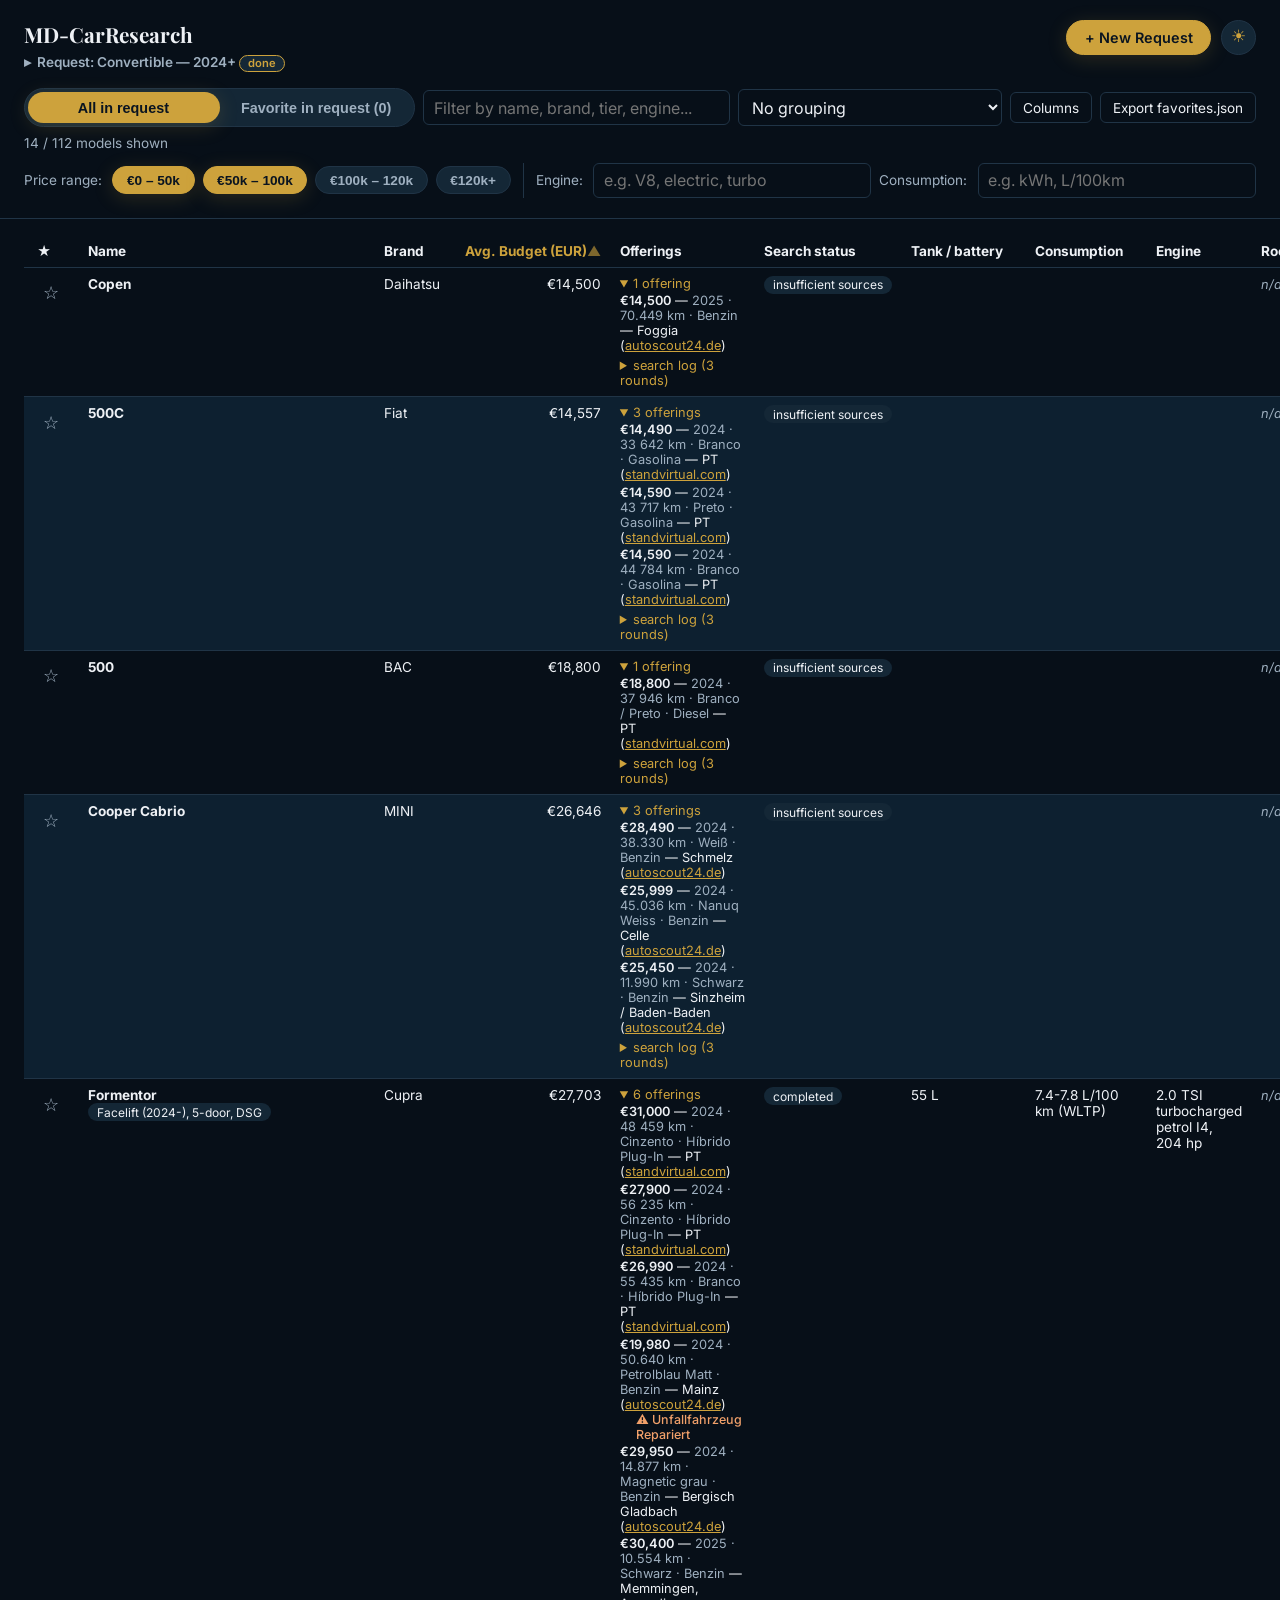
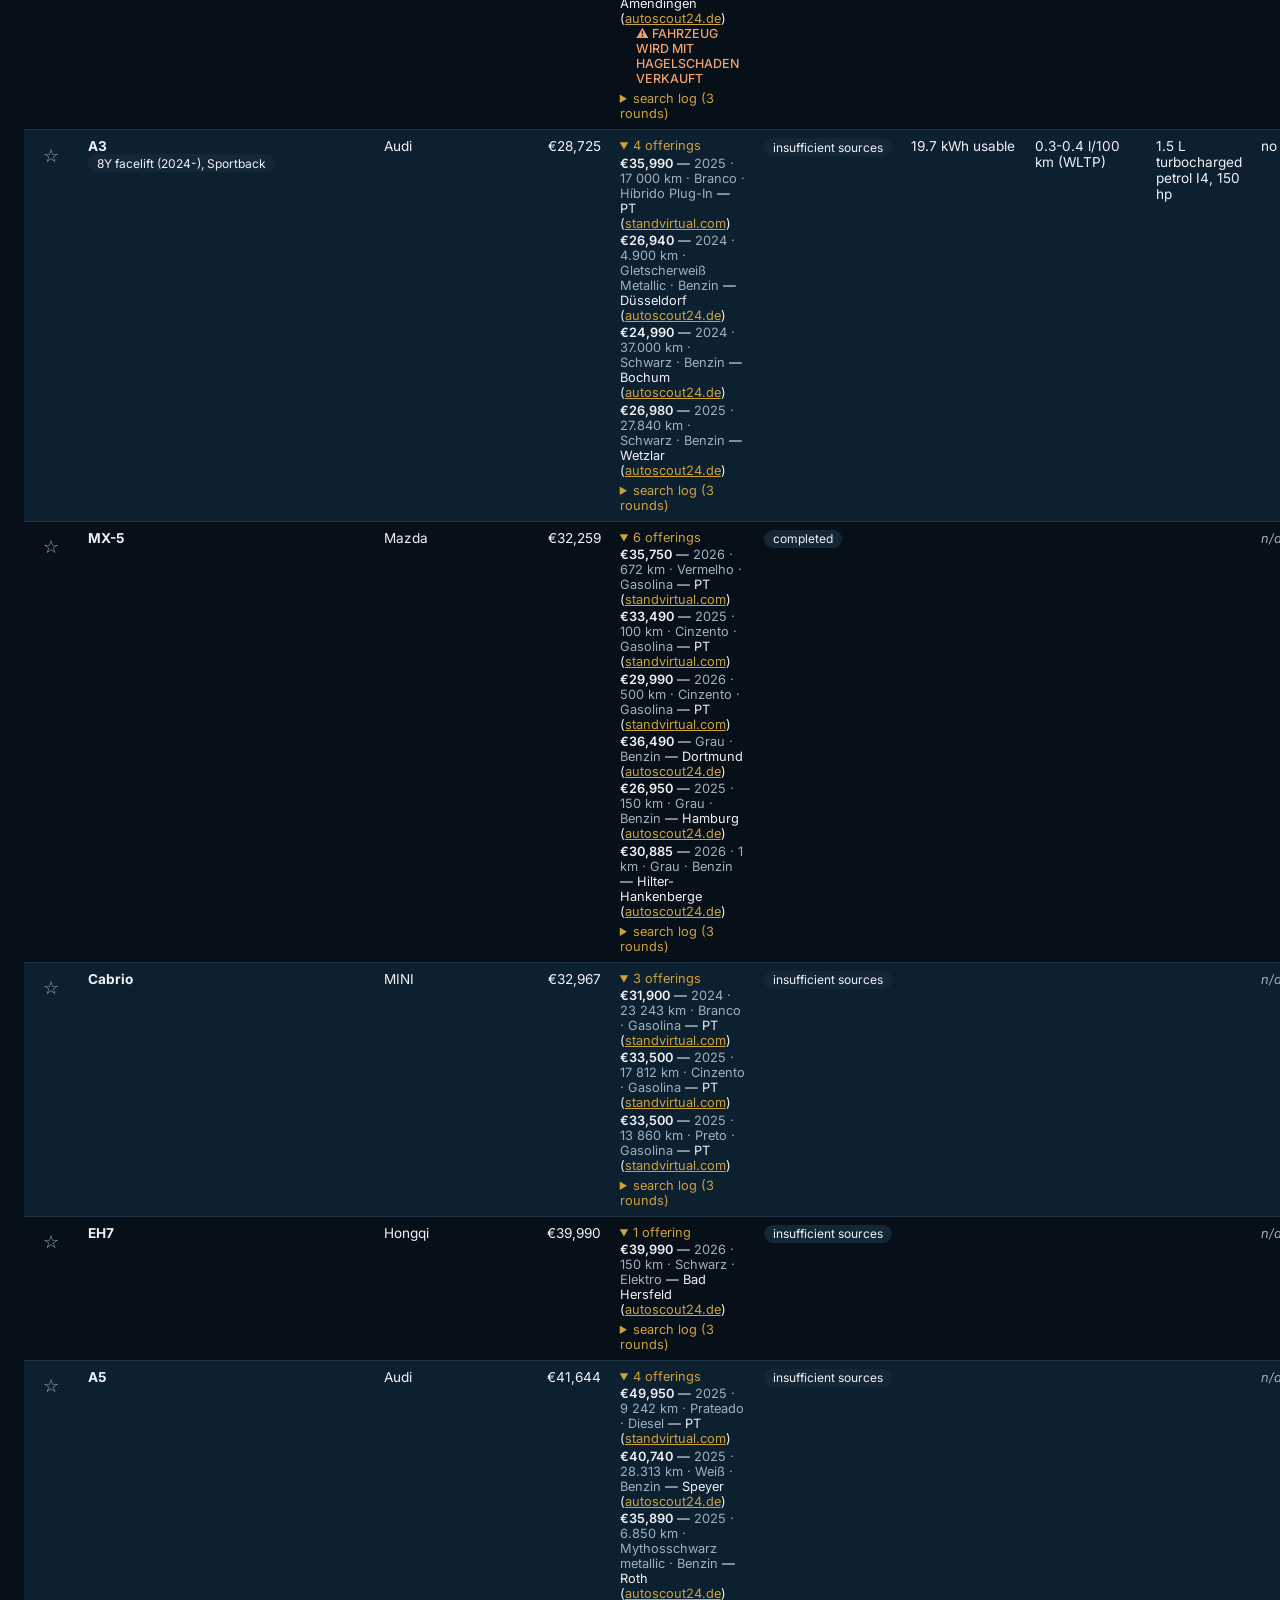
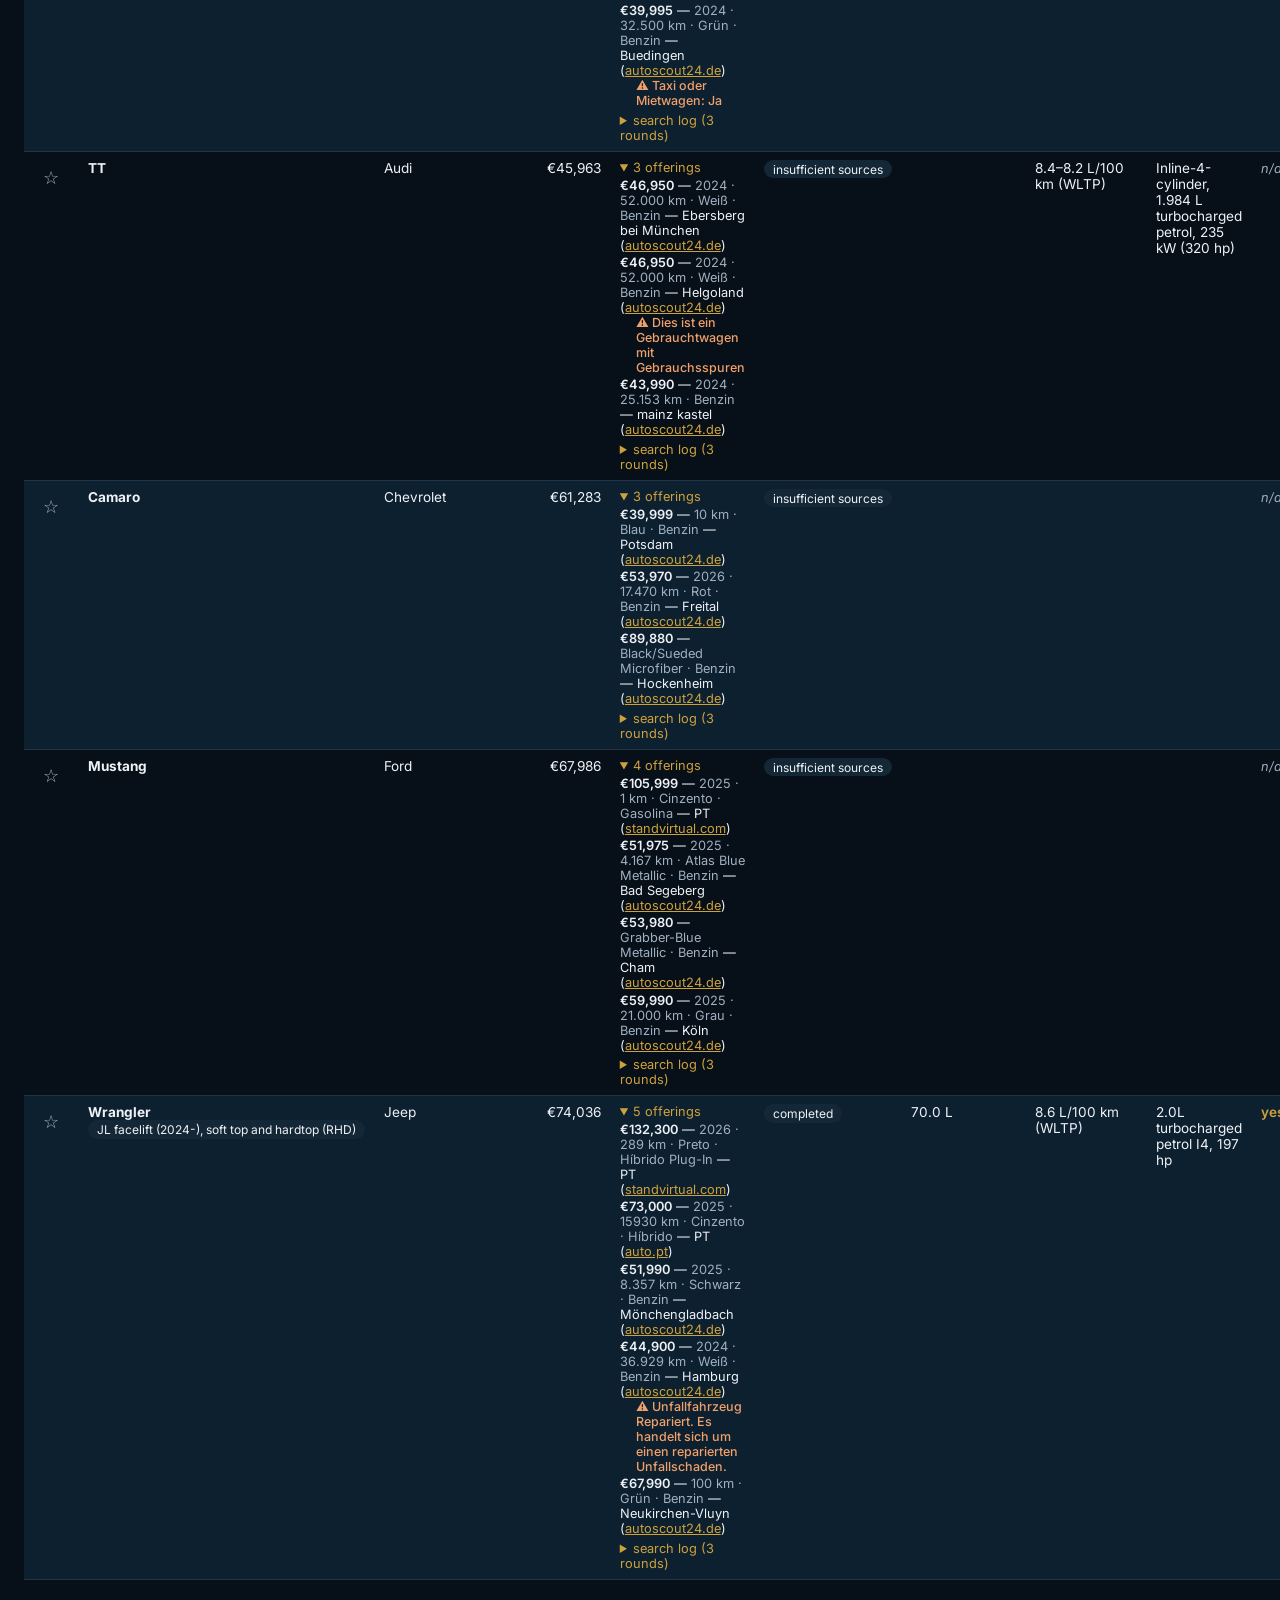
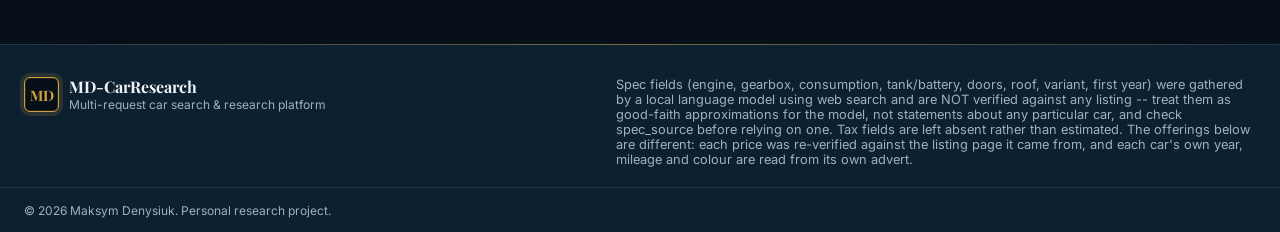
==== commit 9d722d60: "Show the car, not just the price, and let a diagnostic explain a missing row The viewer had the per-" ====
--- a/docs/index.html
+++ b/docs/index.html
@@ -17,7 +17,14 @@
 <link rel="preconnect" href="https://fonts.googleapis.com">
 <link rel="preconnect" href="https://fonts.gstatic.com" crossorigin>
 <link href="https://fonts.googleapis.com/css2?family=Playfair+Display:wght@600;700;800&family=Inter:wght@400;500;600;700&display=swap" rel="stylesheet">
-<link rel="stylesheet" href="app.css">
+<!-- ?v= is a cache buster, and it is load-bearing rather than tidy: GitHub
+     Pages serves these assets with a long cache lifetime, so a deploy that
+     adds a column leaves returning visitors running the old script
+     indefinitely. That is exactly what happened when the spec columns
+     landed — they were live and invisible — and "everyone please
+     hard-reload" is not a fix. Bump this whenever app.js or app.css
+     changes. -->
+<link rel="stylesheet" href="app.css?v=6">
 </head>
 <body>
 <div id="splash"><img src="assets/logo.png" alt="Maksym Denysiuk logo"></div>
@@ -167,6 +174,6 @@
   </div>
 </dialog>
 
-<script src="app.js"></script>
+<script src="app.js?v=6"></script>
 </body>
 </html>
--- a/docs/app.css
+++ b/docs/app.css
@@ -11,6 +11,9 @@
   --fg: #0a1420;
   --muted: #5b6472;
   --accent: #b8860b;
+  /* Stated defects. Warm and legible against both backgrounds without
+     shouting like a pure red error. */
+  --warn: #b4470f;
   --accent-2: #8a6508;
   --accent-soft: rgba(184,134,11,0.12);
   --accent-ink: #ffffff;
@@ -31,6 +34,7 @@
   --fg: #eef1f5;
   --muted: #9fb0c0;
   --accent: #cda23c;
+  --warn: #f0a06a;
   --accent-2: #96691a;
   --accent-soft: rgba(205,162,60,0.15);
   --accent-ink: #0a1420;
@@ -234,6 +238,22 @@
 .listing { display: block; margin: 0.15rem 0; font-size: 0.8rem; }
 .listing a { color: var(--link); }
 .listing-price { font-weight: 600; }
+/* Year / mileage / colour / fuel for one advert. Muted rather than hidden
+   behind another disclosure: these are the facts a buyer scans first, and
+   the price alone never distinguished a 2024 car from a 2026 one. */
+.listing-facts { color: var(--muted); }
+/* What the advert itself said about the car's condition. Its own line
+   because it is free text of unpredictable length, and it is the one
+   per-offering field that can carry bad news -- so it is deliberately NOT
+   muted like the facts above it. It was, at first, and a repaired accident
+   rendered in small grey italics is a warning nobody reads. */
+.listing-note {
+  display: block;
+  margin-left: 1rem;
+  color: var(--warn, #c2410c);
+  font-size: 0.78rem;
+  font-weight: 500;
+}
 .round-log { margin-top: 0.3rem; }
 .round-log table { min-width: 0; width: auto; font-size: 0.72rem; }
 .round-log th, .round-log td { padding: 0.15rem 0.4rem; white-space: nowrap; }
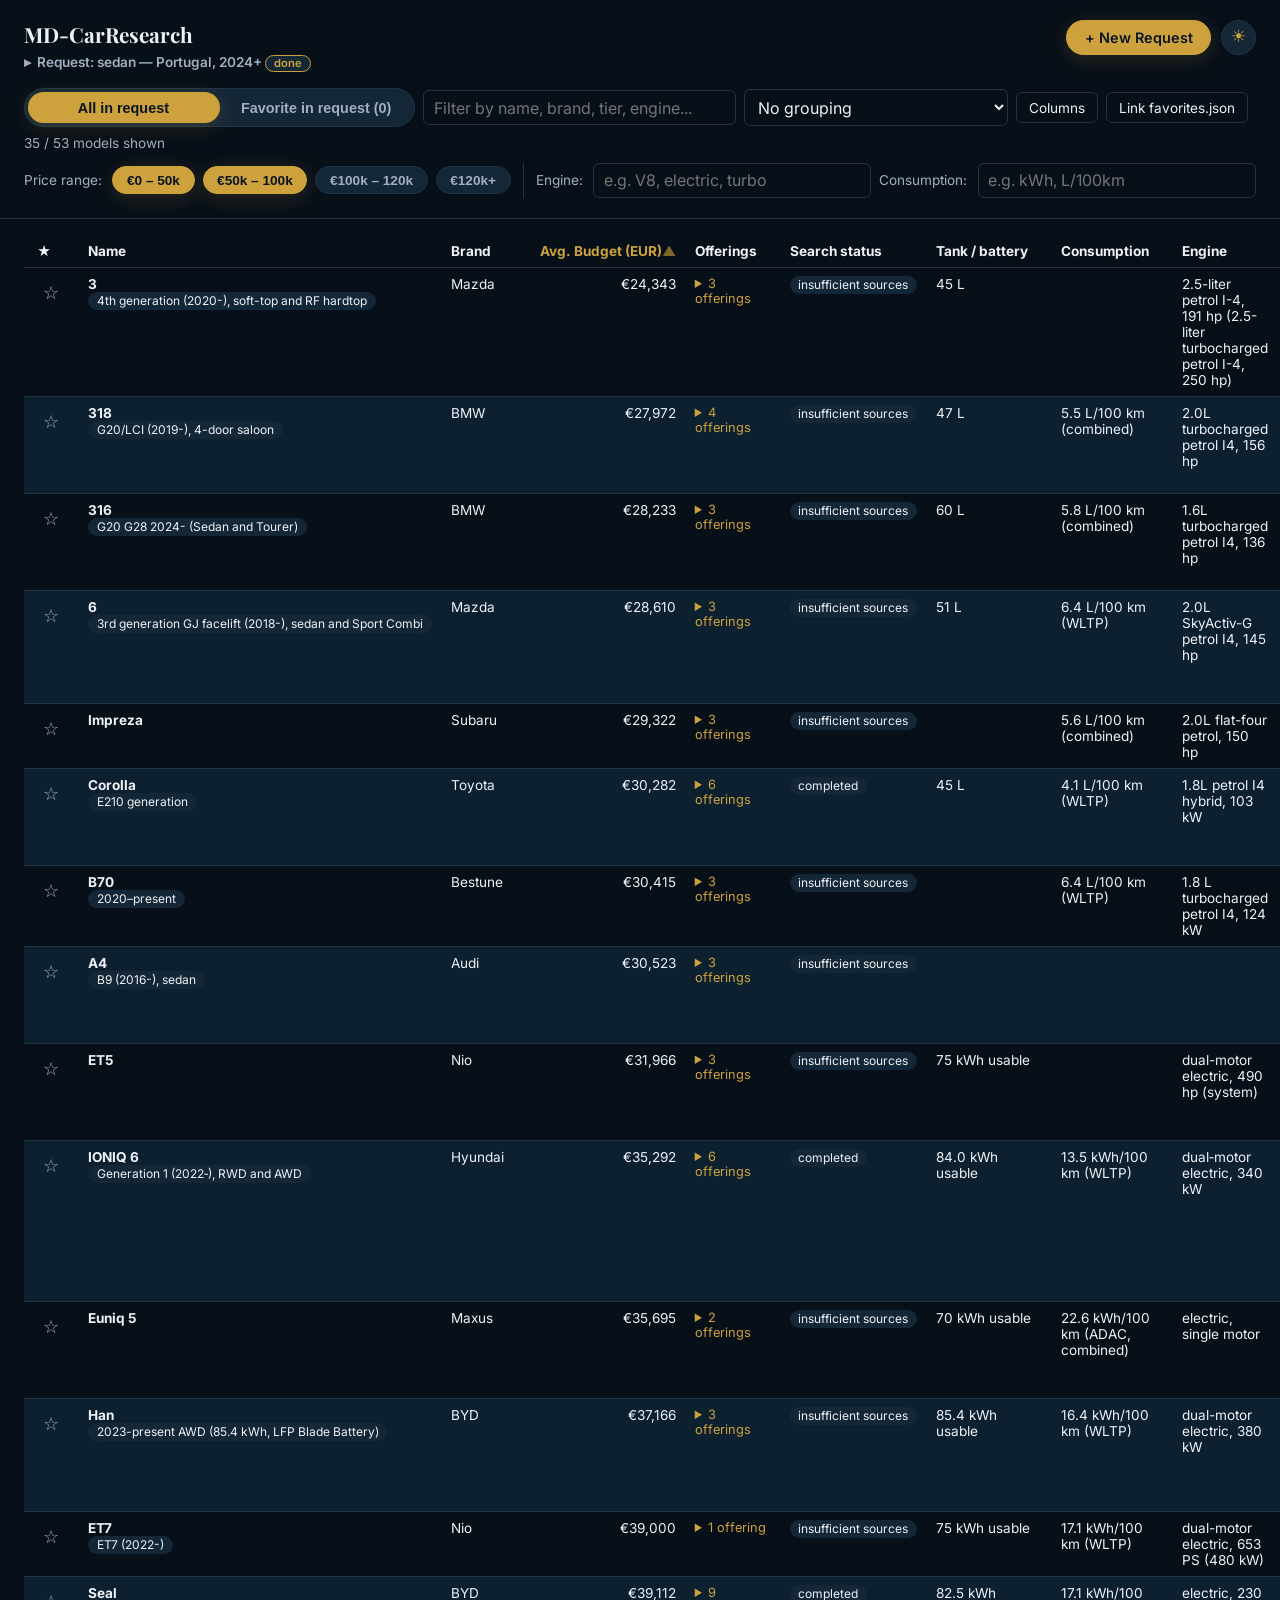
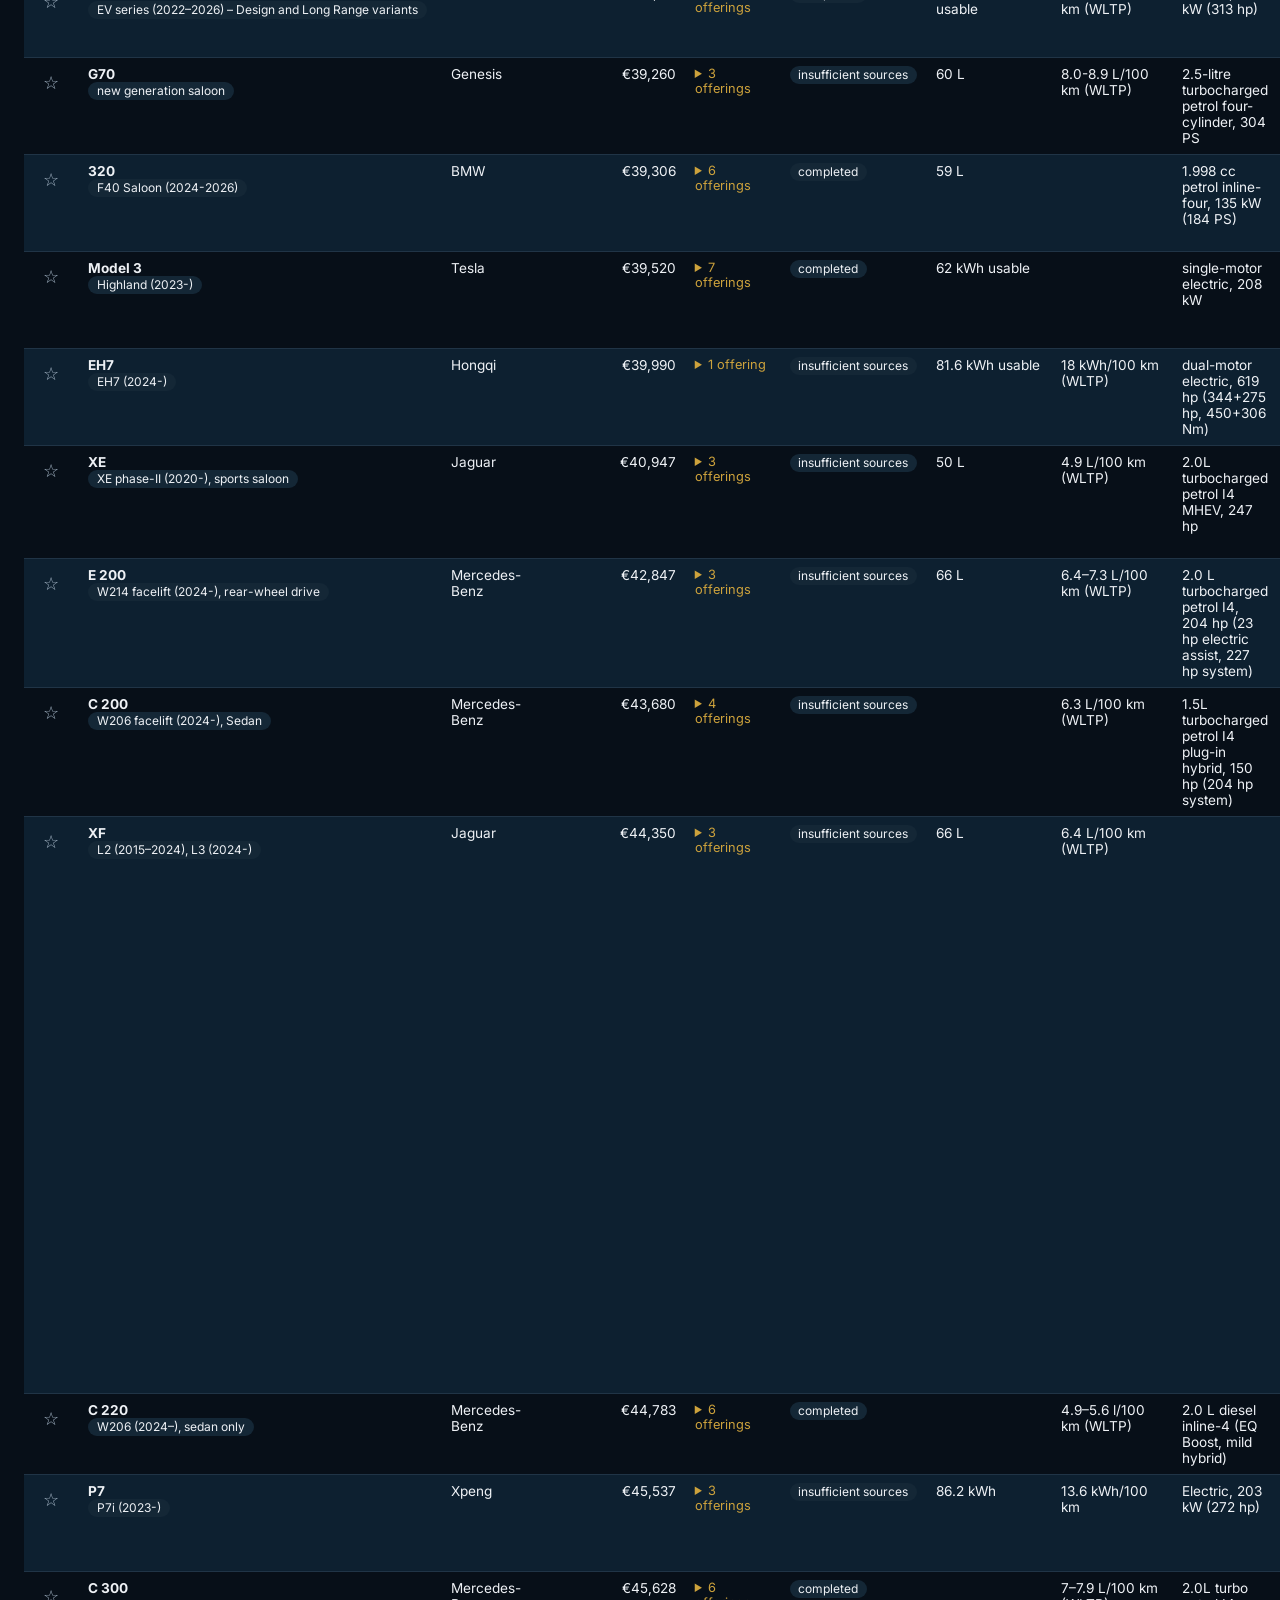
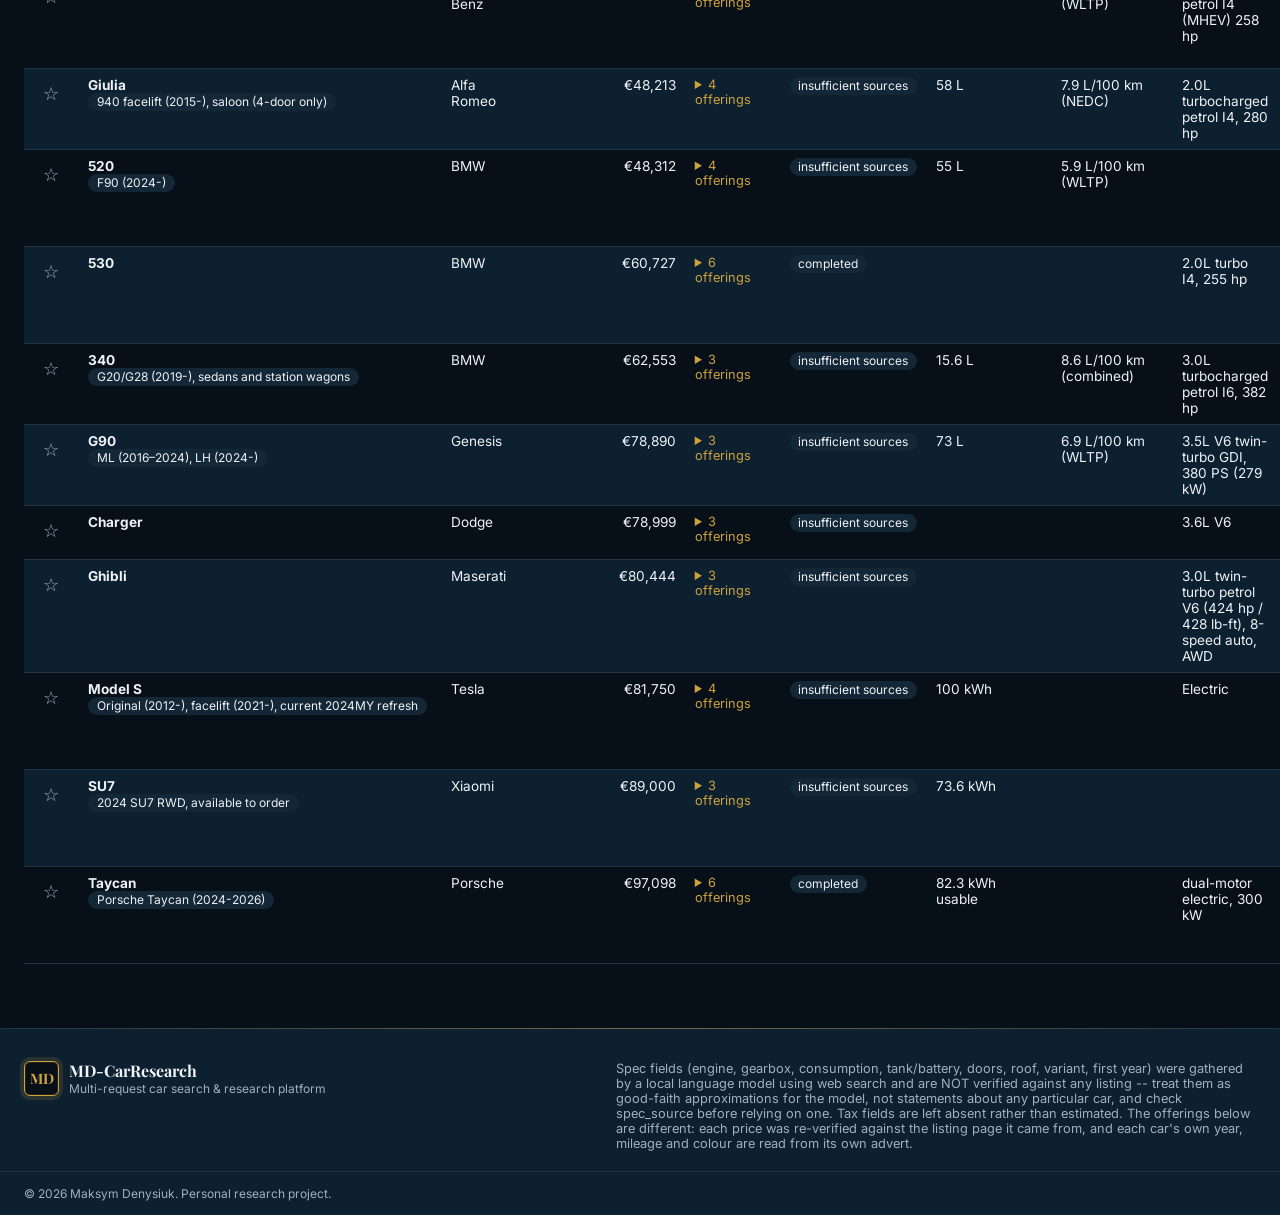
==== commit 7b4d8c93: "viewer: auto-save favorites.json directly to disk Clicking stars only ever updated localStorage; the" ====
--- a/docs/index.html
+++ b/docs/index.html
@@ -63,6 +63,7 @@
       <div class="col-picker-panel" id="colPickerPanel"></div>
     </div>
     <button type="button" class="btn" id="exportFavBtn" title="Download favorites.json to commit back into the repo">Export favorites.json</button>
+    <span class="stat" id="favSaveStatus"></span>
     <span class="stat" id="count"></span>
   </div>
   <div class="filters-bar" id="filtersBar">
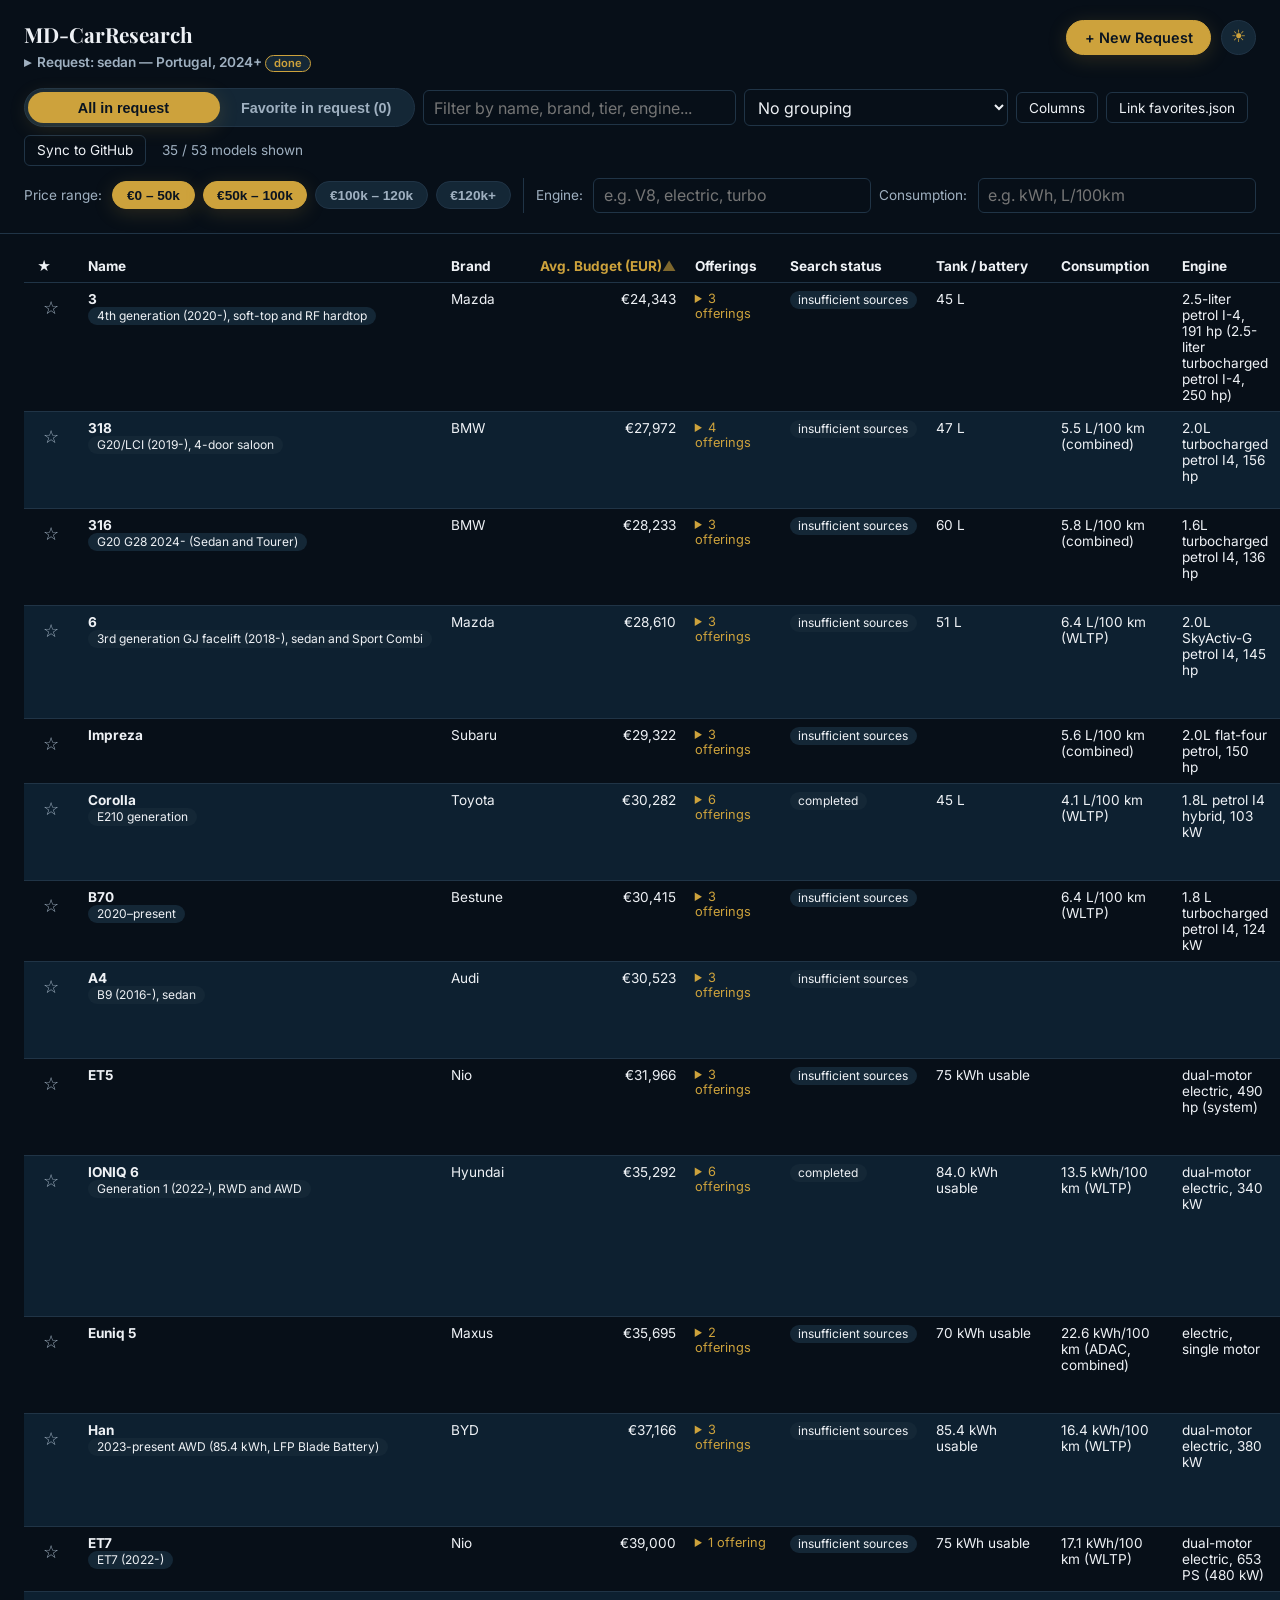
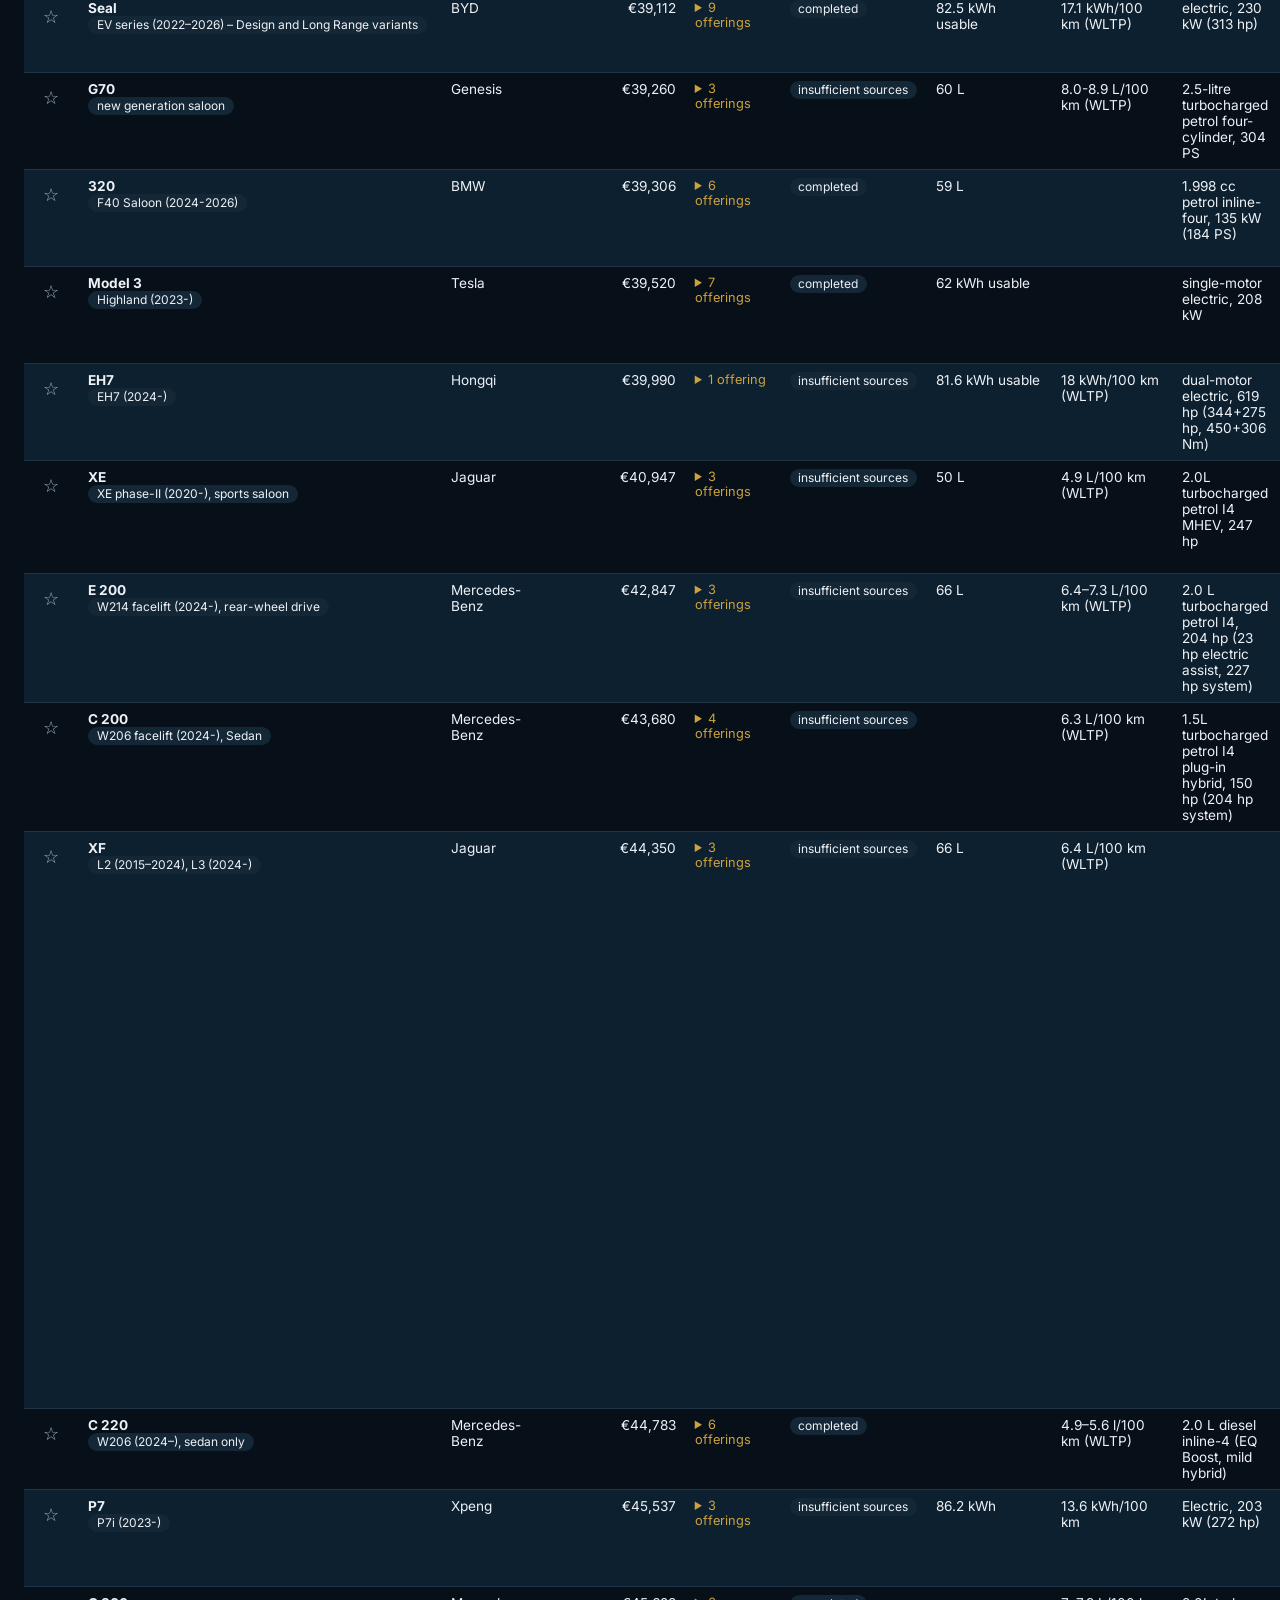
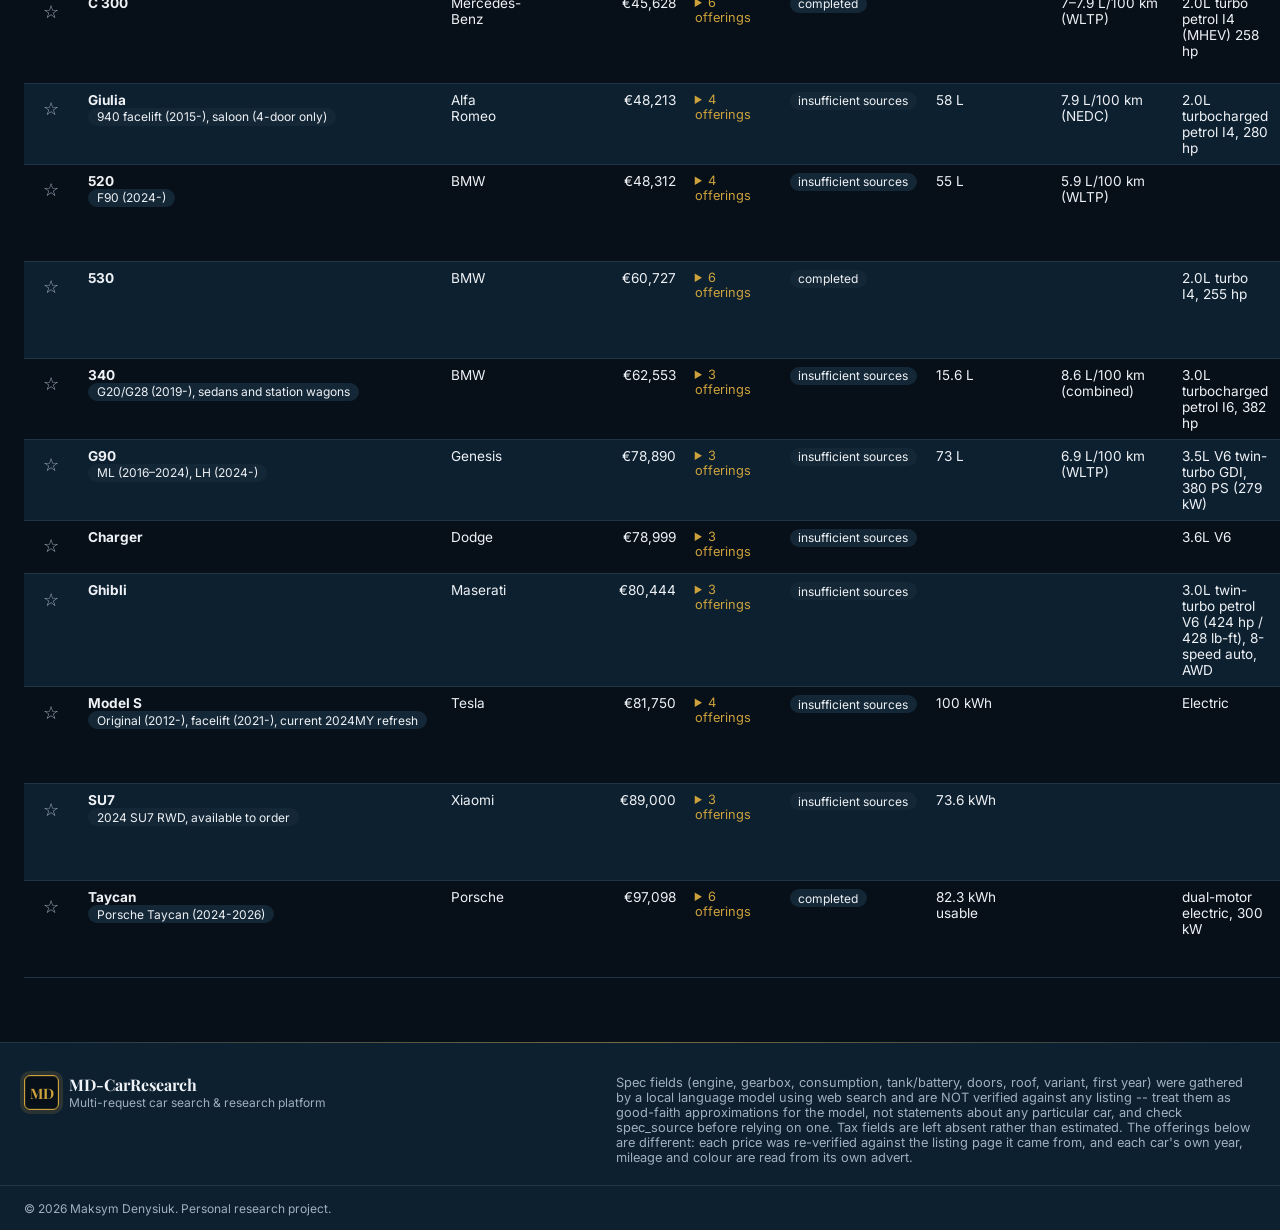
==== commit 1ebb778a: "viewer: sync favorites.json to GitHub directly via Contents API Local file-handle auto-save (last co" ====
--- a/docs/index.html
+++ b/docs/index.html
@@ -64,6 +64,8 @@
     </div>
     <button type="button" class="btn" id="exportFavBtn" title="Download favorites.json to commit back into the repo">Export favorites.json</button>
     <span class="stat" id="favSaveStatus"></span>
+    <button type="button" class="btn" id="githubSyncBtn" title="Set up automatic commits of favorites.json straight to GitHub via a personal access token -- no backend involved.">Sync to GitHub</button>
+    <span class="stat" id="ghSyncStatus"></span>
     <span class="stat" id="count"></span>
   </div>
   <div class="filters-bar" id="filtersBar">
@@ -175,6 +177,32 @@
   </div>
 </dialog>
 
-<script src="app.js?v=6"></script>
+<dialog id="githubSyncDialog" class="request-dialog">
+  <button type="button" class="dialog-close" data-close-dialog aria-label="Close">&times;</button>
+  <h2>Sync favorites to GitHub</h2>
+  <p class="field-hint">
+    Commits <code>Requests/&lt;request&gt;/favorites.json</code> straight to
+    <code>Maksym-Denysiuk/CarsSearch</code> on every star click, calling GitHub's REST API
+    directly from this page &mdash; no backend involved. Needs a token scoped to
+    <em>this repository only</em>.
+  </p>
+  <ol class="field-hint">
+    <li>Create a <a href="https://github.com/settings/personal-access-tokens/new" target="_blank" rel="noopener">fine-grained personal access token</a>.</li>
+    <li>Resource owner <code>Maksym-Denysiuk</code>, repository access &rarr; only select repositories &rarr; <code>CarsSearch</code>.</li>
+    <li>Permissions &rarr; Repository permissions &rarr; <strong>Contents: Read and write</strong>. Nothing else.</li>
+    <li>Paste the token below. It is stored only in this browser's local storage and sent only to <code>api.github.com</code>.</li>
+  </ol>
+  <label class="field">
+    <span class="field-label">Personal access token</span>
+    <input type="password" id="githubTokenInput" autocomplete="off" placeholder="github_pat_...">
+  </label>
+  <div class="form-actions">
+    <button type="button" class="btn" id="githubTokenDisconnect">Disconnect</button>
+    <button type="button" class="btn-accent" id="githubTokenSave">Save &amp; sync now</button>
+  </div>
+  <p class="form-result" id="githubSyncResult" hidden></p>
+</dialog>
+
+<script src="app.js?v=7"></script>
 </body>
 </html>
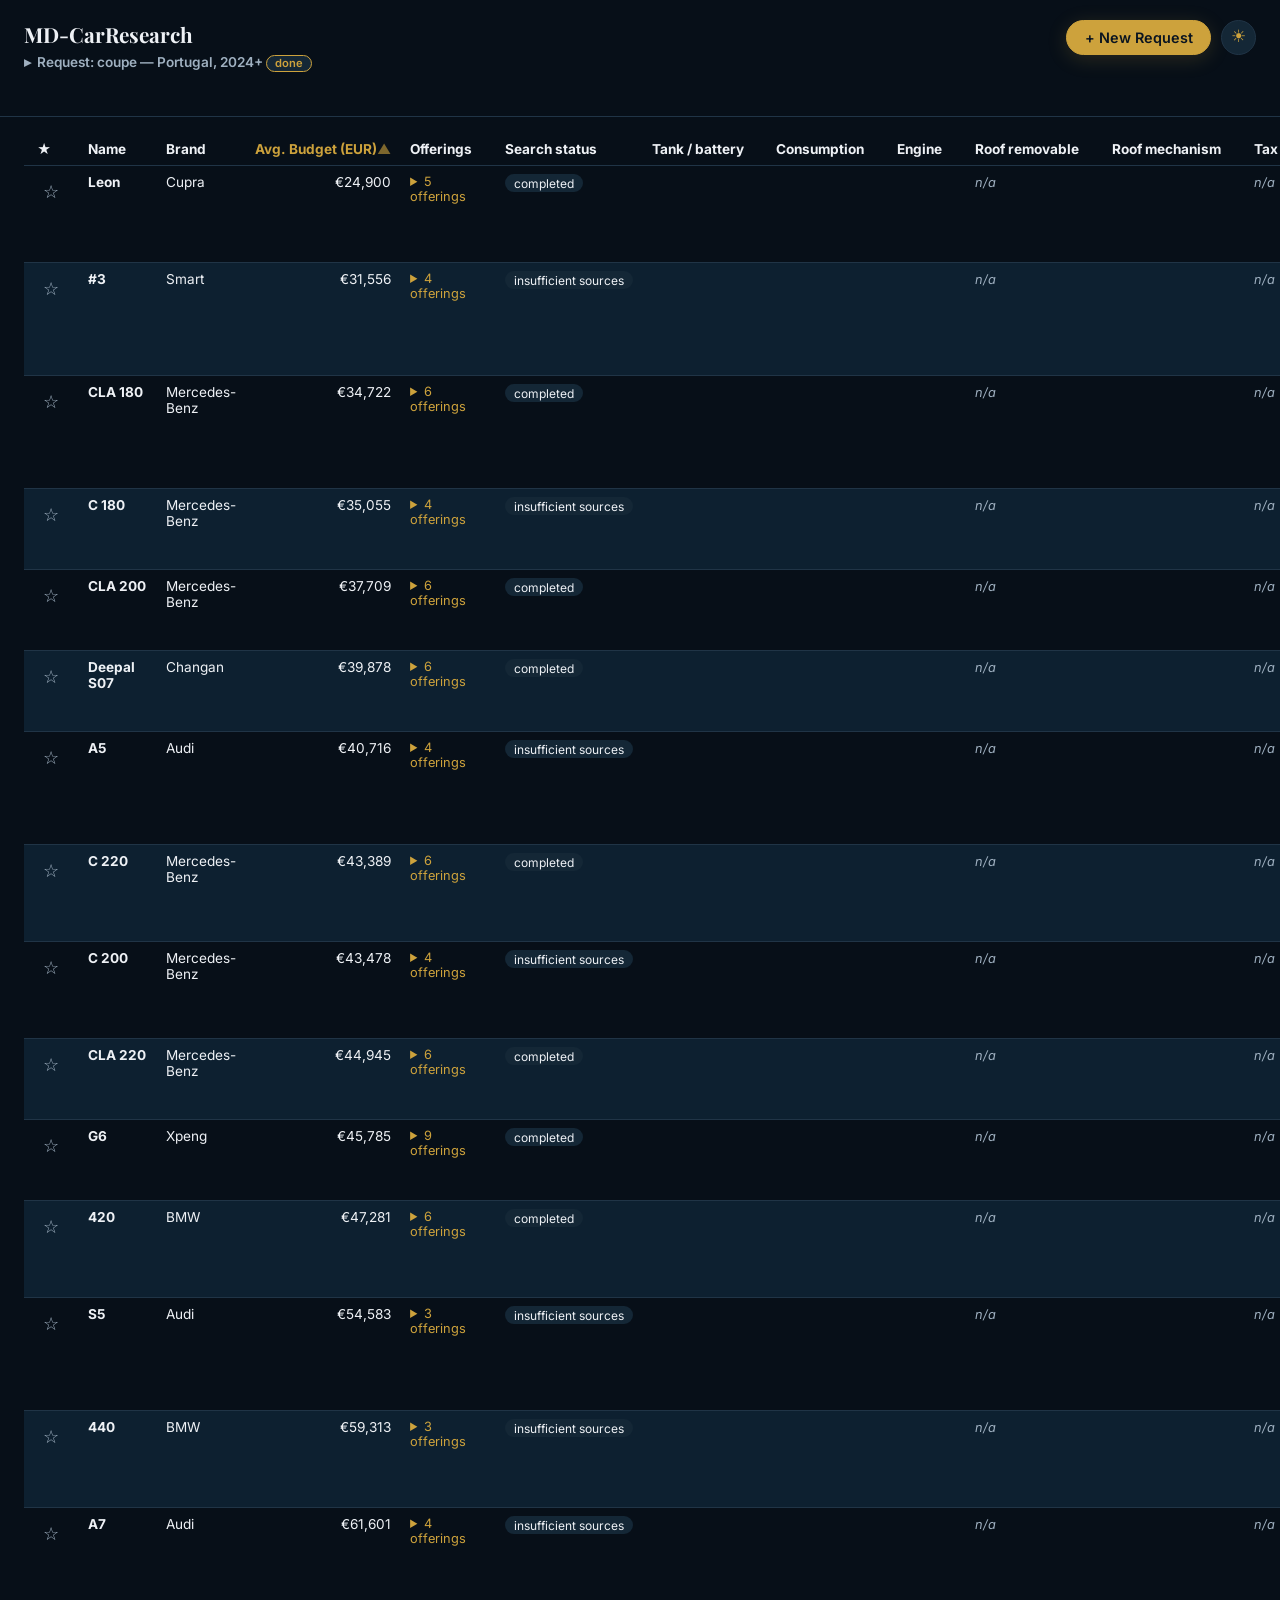
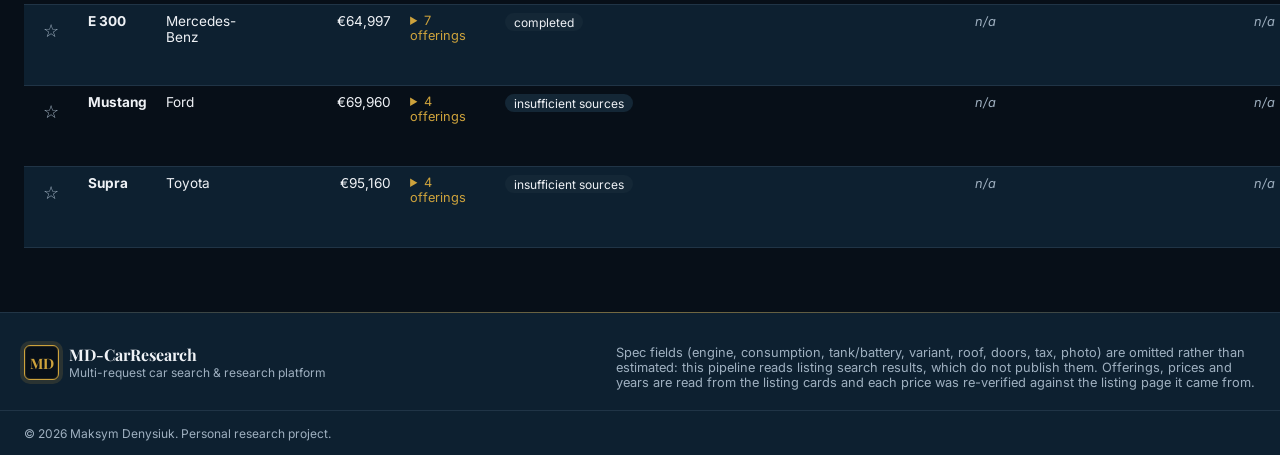
==== commit 2cb86c06: "carsearch: collapse filters/view controls behind a summary on mobile The controls and filters-bar ro" ====
--- a/docs/index.html
+++ b/docs/index.html
@@ -24,7 +24,7 @@
      landed — they were live and invisible — and "everyone please
      hard-reload" is not a fix. Bump this whenever app.js or app.css
      changes. -->
-<link rel="stylesheet" href="app.css?v=6">
+<link rel="stylesheet" href="app.css?v=7">
 </head>
 <body>
 <div id="splash"><img src="assets/logo.png" alt="Maksym Denysiuk logo"></div>
@@ -42,44 +42,49 @@
       <button type="button" class="theme-toggle" id="themeToggle" title="Switch to light theme" aria-label="Switch to light theme">&#9728;</button>
     </div>
   </div>
-  <div class="controls">
-    <div class="view-toggle" id="viewToggle" role="tablist" aria-label="View">
-      <span class="toggle-thumb" aria-hidden="true"></span>
-      <button type="button" class="toggle-btn active" id="tabAll" role="tab" aria-selected="true">All in request</button>
-      <button type="button" class="toggle-btn" id="tabFavorites" role="tab" aria-selected="false">Favorite in request (<span id="favCount">0</span>)</button>
-    </div>
-    <input type="search" id="search" placeholder="Filter by name, brand, tier, engine...">
-    <select id="groupBy">
-      <option value="">No grouping</option>
-      <option value="tier">Group by tier</option>
-      <option value="brand_name">Group by brand</option>
-      <option value="group_name">Group by manufacturer group</option>
-      <option value="body_type">Group by body type</option>
-      <option value="search_status">Group by search status</option>
-      <option value="roof_removable">Group by roof removable</option>
-    </select>
-    <div class="col-picker">
-      <button type="button" class="btn" id="colPickerBtn" aria-haspopup="true" aria-expanded="false">Columns</button>
-      <div class="col-picker-panel" id="colPickerPanel"></div>
-    </div>
-    <button type="button" class="btn" id="exportFavBtn" title="Download favorites.json to commit back into the repo">Export favorites.json</button>
-    <span class="stat" id="favSaveStatus"></span>
-    <button type="button" class="btn" id="githubSyncBtn" title="Set up automatic commits of favorites.json straight to GitHub via a personal access token -- no backend involved.">Sync to GitHub</button>
-    <span class="stat" id="ghSyncStatus"></span>
-    <span class="stat" id="count"></span>
-  </div>
-  <div class="filters-bar" id="filtersBar">
-    <span class="filters-label">Price range:</span>
-    <button type="button" class="chip-toggle active" data-range="0-50">&euro;0 &ndash; 50k</button>
-    <button type="button" class="chip-toggle active" data-range="50-100">&euro;50k &ndash; 100k</button>
-    <button type="button" class="chip-toggle" data-range="100-120">&euro;100k &ndash; 120k</button>
-    <button type="button" class="chip-toggle" data-range="120+">&euro;120k+</button>
-    <span class="filters-divider" aria-hidden="true"></span>
-    <span class="filters-label">Engine:</span>
-    <input type="search" id="engineFilter" class="filter-input" placeholder="e.g. V8, electric, turbo">
-    <span class="filters-label">Consumption:</span>
-    <input type="search" id="consumptionFilter" class="filter-input" placeholder="e.g. kWh, L/100km">
-  </div>
+  <details class="controls-panel" id="controlsPanel">
+    <summary class="controls-summary">Filters &amp; view</summary>
+    <div class="controls-panel-body">
+      <div class="controls">
+        <div class="view-toggle" id="viewToggle" role="tablist" aria-label="View">
+          <span class="toggle-thumb" aria-hidden="true"></span>
+          <button type="button" class="toggle-btn active" id="tabAll" role="tab" aria-selected="true">All in request</button>
+          <button type="button" class="toggle-btn" id="tabFavorites" role="tab" aria-selected="false">Favorite in request (<span id="favCount">0</span>)</button>
+        </div>
+        <input type="search" id="search" placeholder="Filter by name, brand, tier, engine...">
+        <select id="groupBy">
+          <option value="">No grouping</option>
+          <option value="tier">Group by tier</option>
+          <option value="brand_name">Group by brand</option>
+          <option value="group_name">Group by manufacturer group</option>
+          <option value="body_type">Group by body type</option>
+          <option value="search_status">Group by search status</option>
+          <option value="roof_removable">Group by roof removable</option>
+        </select>
+        <div class="col-picker">
+          <button type="button" class="btn" id="colPickerBtn" aria-haspopup="true" aria-expanded="false">Columns</button>
+          <div class="col-picker-panel" id="colPickerPanel"></div>
+        </div>
+        <button type="button" class="btn" id="exportFavBtn" title="Download favorites.json to commit back into the repo">Export favorites.json</button>
+        <span class="stat" id="favSaveStatus"></span>
+        <button type="button" class="btn" id="githubSyncBtn" title="Set up automatic commits of favorites.json straight to GitHub via a personal access token -- no backend involved.">Sync to GitHub</button>
+        <span class="stat" id="ghSyncStatus"></span>
+        <span class="stat" id="count"></span>
+      </div>
+      <div class="filters-bar" id="filtersBar">
+        <span class="filters-label">Price range:</span>
+        <button type="button" class="chip-toggle active" data-range="0-50">&euro;0 &ndash; 50k</button>
+        <button type="button" class="chip-toggle active" data-range="50-100">&euro;50k &ndash; 100k</button>
+        <button type="button" class="chip-toggle" data-range="100-120">&euro;100k &ndash; 120k</button>
+        <button type="button" class="chip-toggle" data-range="120+">&euro;120k+</button>
+        <span class="filters-divider" aria-hidden="true"></span>
+        <span class="filters-label">Engine:</span>
+        <input type="search" id="engineFilter" class="filter-input" placeholder="e.g. V8, electric, turbo">
+        <span class="filters-label">Consumption:</span>
+        <input type="search" id="consumptionFilter" class="filter-input" placeholder="e.g. kWh, L/100km">
+      </div>
+    </div>
+  </details>
 </header>
 <main>
   <div id="status">Loading requests&hellip;</div>
--- a/docs/app.css
+++ b/docs/app.css
@@ -187,6 +187,27 @@
   border-color: var(--accent);
   box-shadow: var(--shadow-glow);
 }
+/* Collapsible wrapper around .controls + .filters-bar. Desktop always shows
+   the body regardless of the native `open` attribute; only the mobile media
+   query below turns this into a real disclosure with a tappable summary --
+   see the phone screenshot that prompted this: filters ate the whole
+   viewport before the table even started. */
+.controls-panel { margin-top: 0.5rem; }
+.controls-summary {
+  display: none;
+  cursor: pointer;
+  color: var(--muted);
+  font-size: 0.85rem;
+  font-weight: 600;
+  list-style: none;
+}
+.controls-summary::-webkit-details-marker { display: none; }
+.controls-summary::before { content: '\25b8'; display: inline-block; margin-right: 0.35rem; transition: transform 0.1s ease; }
+.controls-panel[open] .controls-summary::before { transform: rotate(90deg); }
+.controls-summary:hover { color: var(--accent); }
+@media (min-width: 641px) {
+  .controls-panel-body { display: block !important; }
+}
 .controls {
   display: flex;
   flex-wrap: wrap;
@@ -540,8 +561,13 @@
   main { padding: 1rem 1rem 2rem; }
   .footer-inner { padding: 1.5rem 1rem 1rem; }
   .footer-bottom { padding: 0.9rem 1rem; }
+  .controls-summary { display: flex; align-items: center; padding: 0.5rem 0; }
+  .controls-panel-body { padding-top: 0.4rem; }
+  .controls-panel:not([open]) .controls-panel-body { display: none; }
   .view-toggle { width: 100%; }
-  .toggle-btn { padding: 0.65rem 0.5rem; font-size: 0.82rem; }
+  .toggle-btn { padding: 0.45rem 0.35rem; font-size: 0.75rem; }
+  .btn-accent { padding: 0.35rem 0.75rem; font-size: 0.8rem; }
+  .btn { padding: 0.35rem 0.6rem; font-size: 0.8rem; }
   input[type="search"] { min-width: 0; flex-basis: 100%; }
   .filter-input { width: 100%; }
   .col-picker-panel { left: auto; right: 0; }
